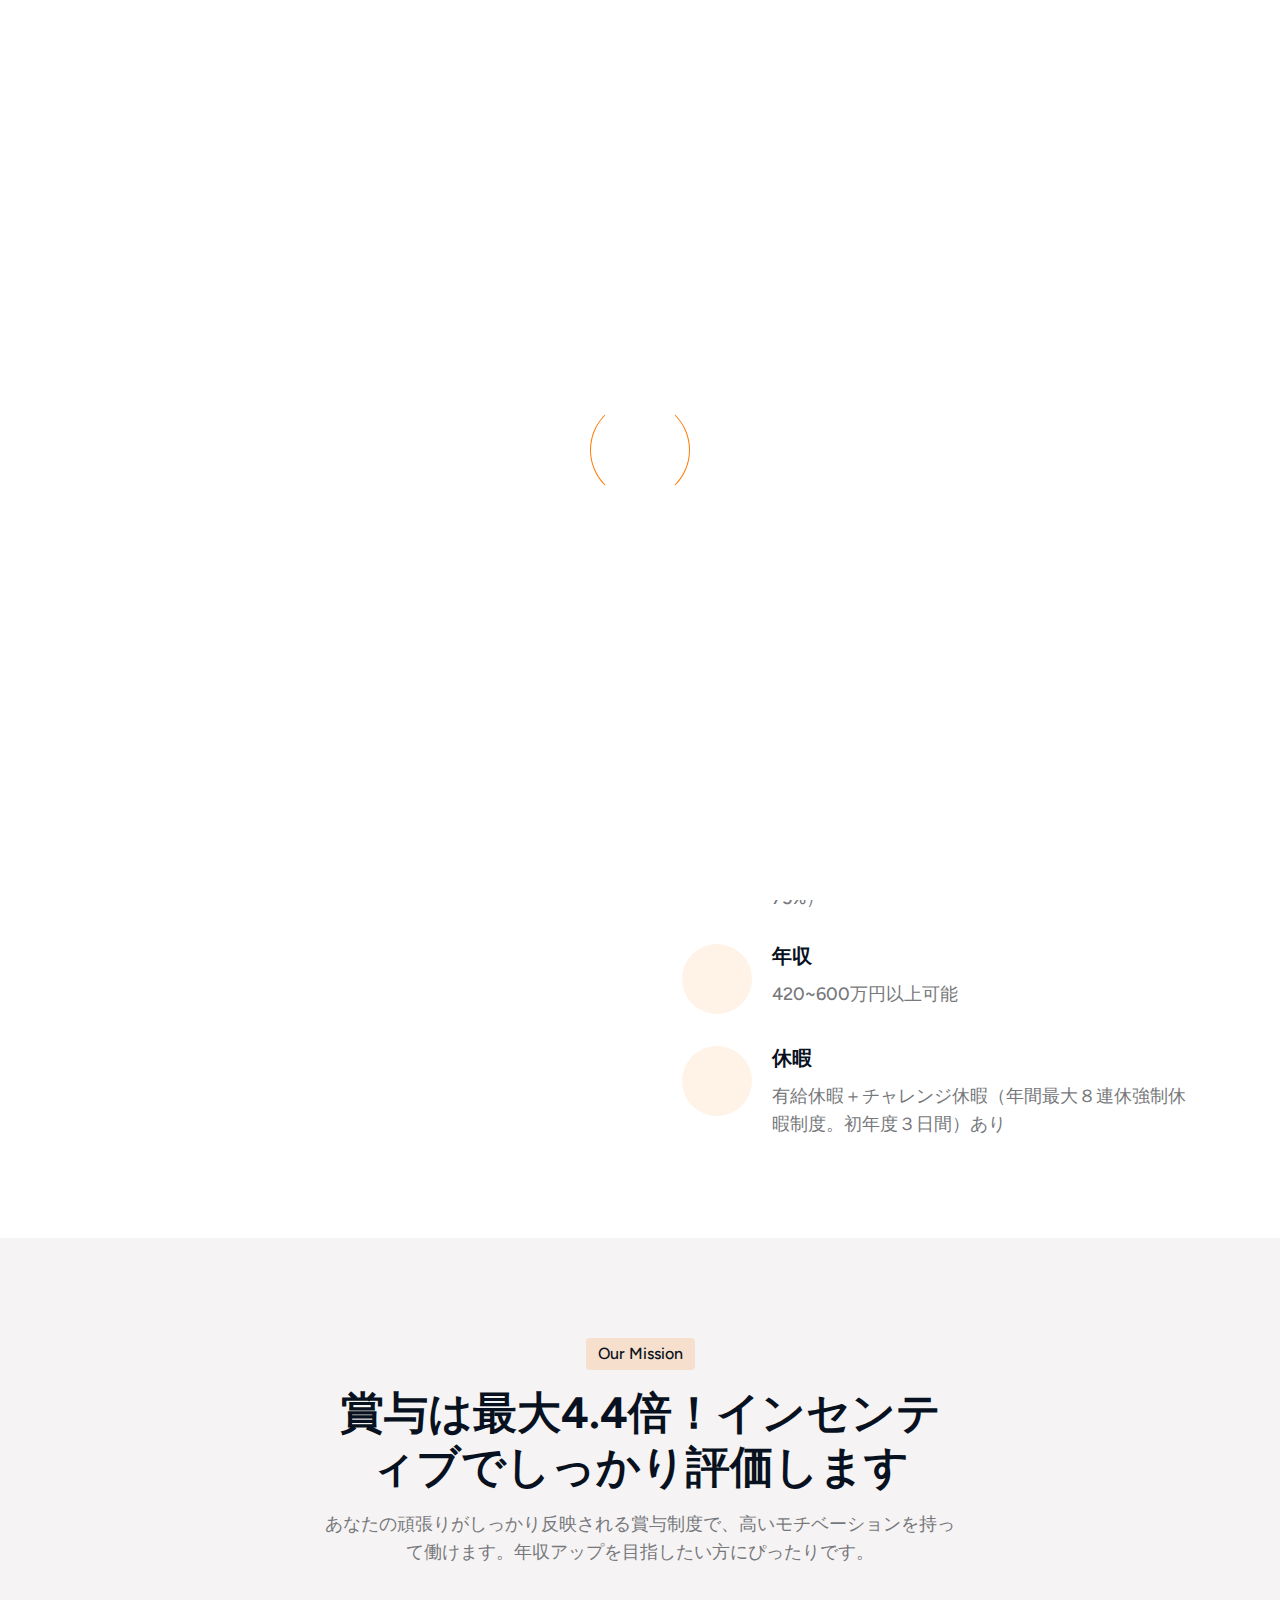
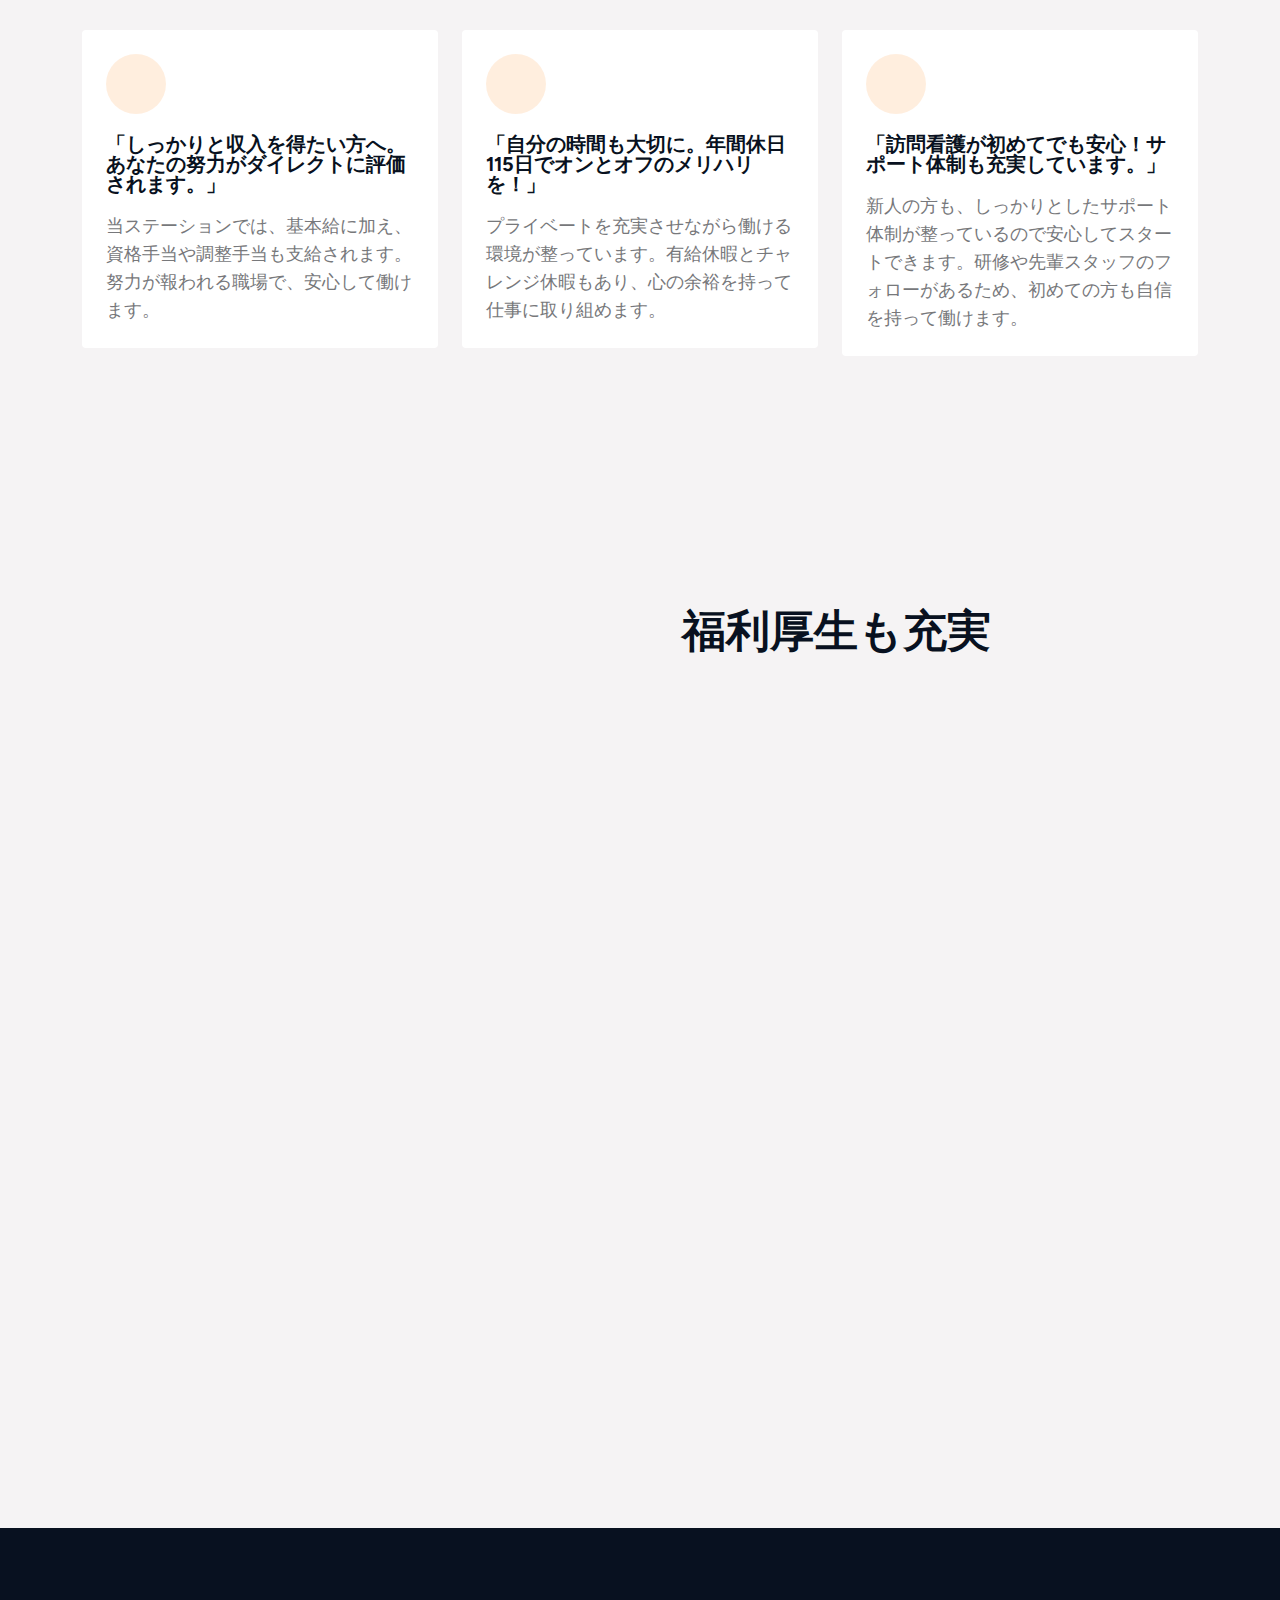
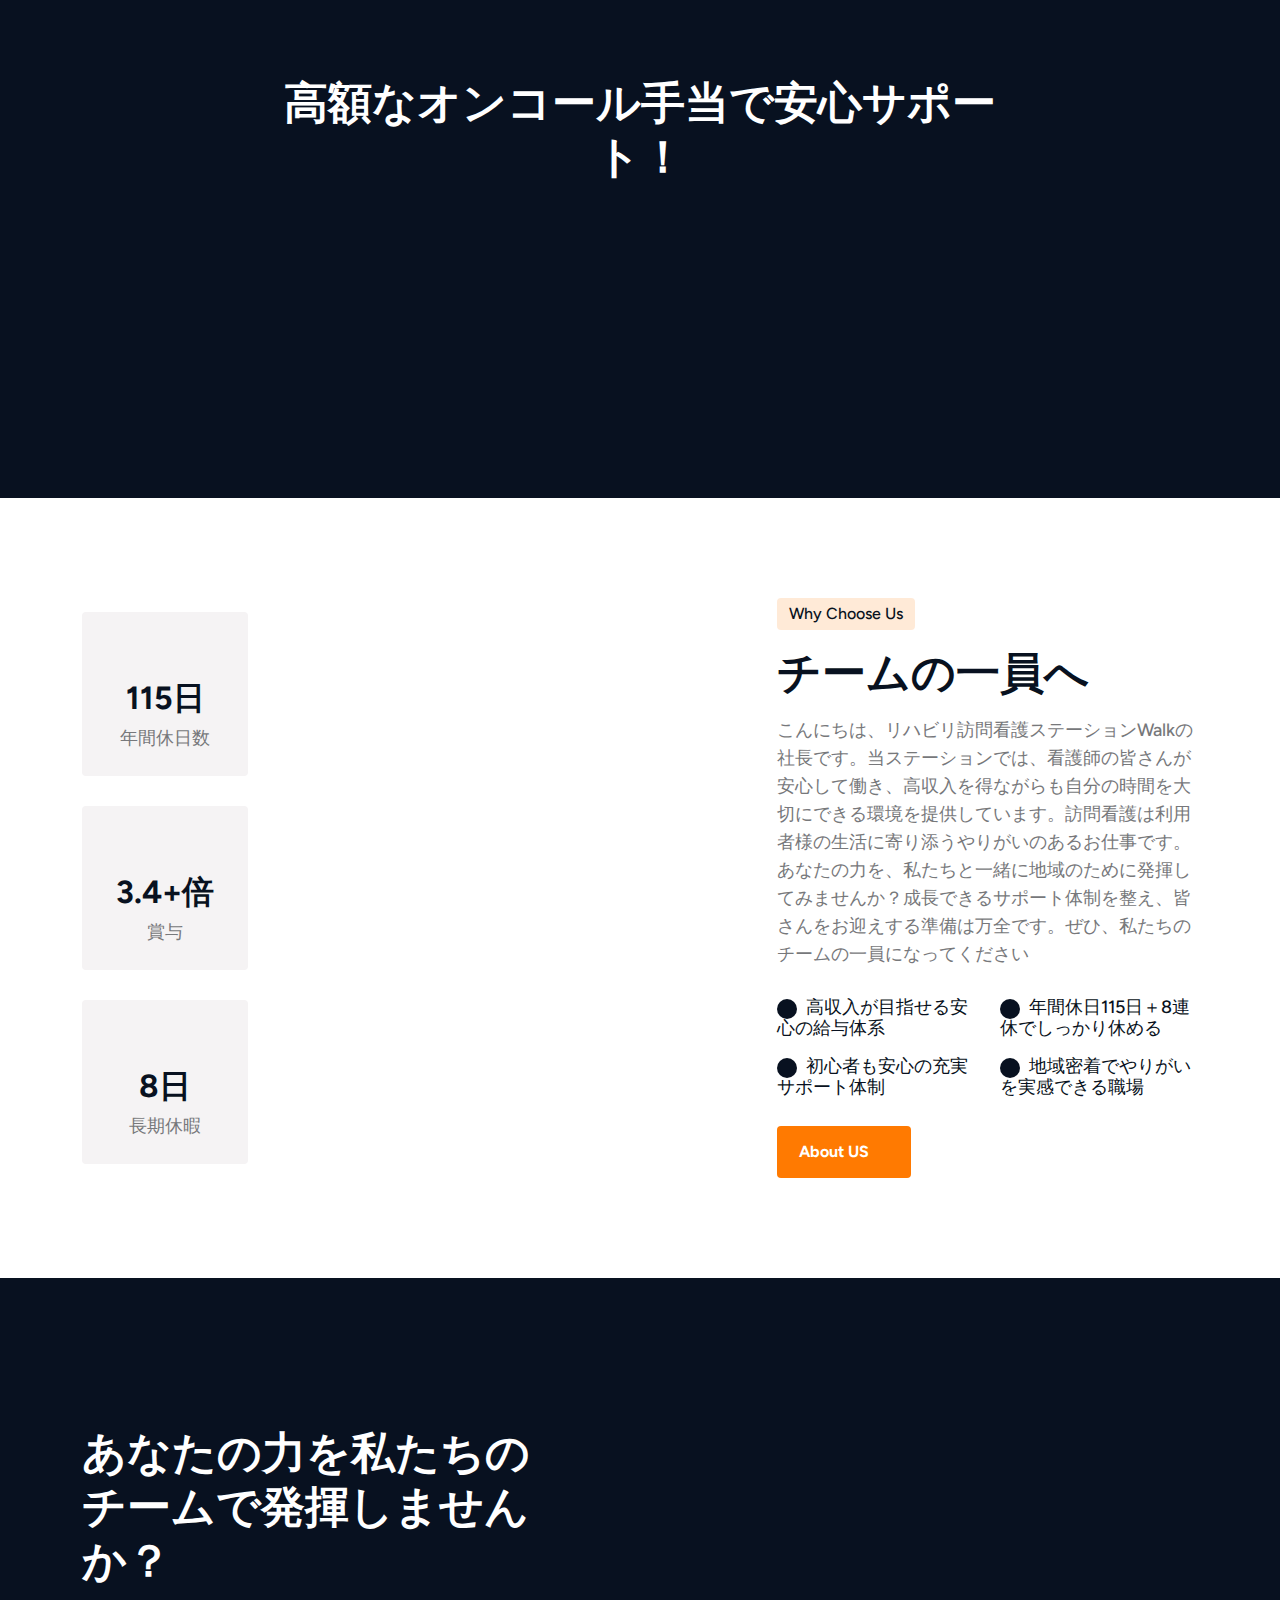
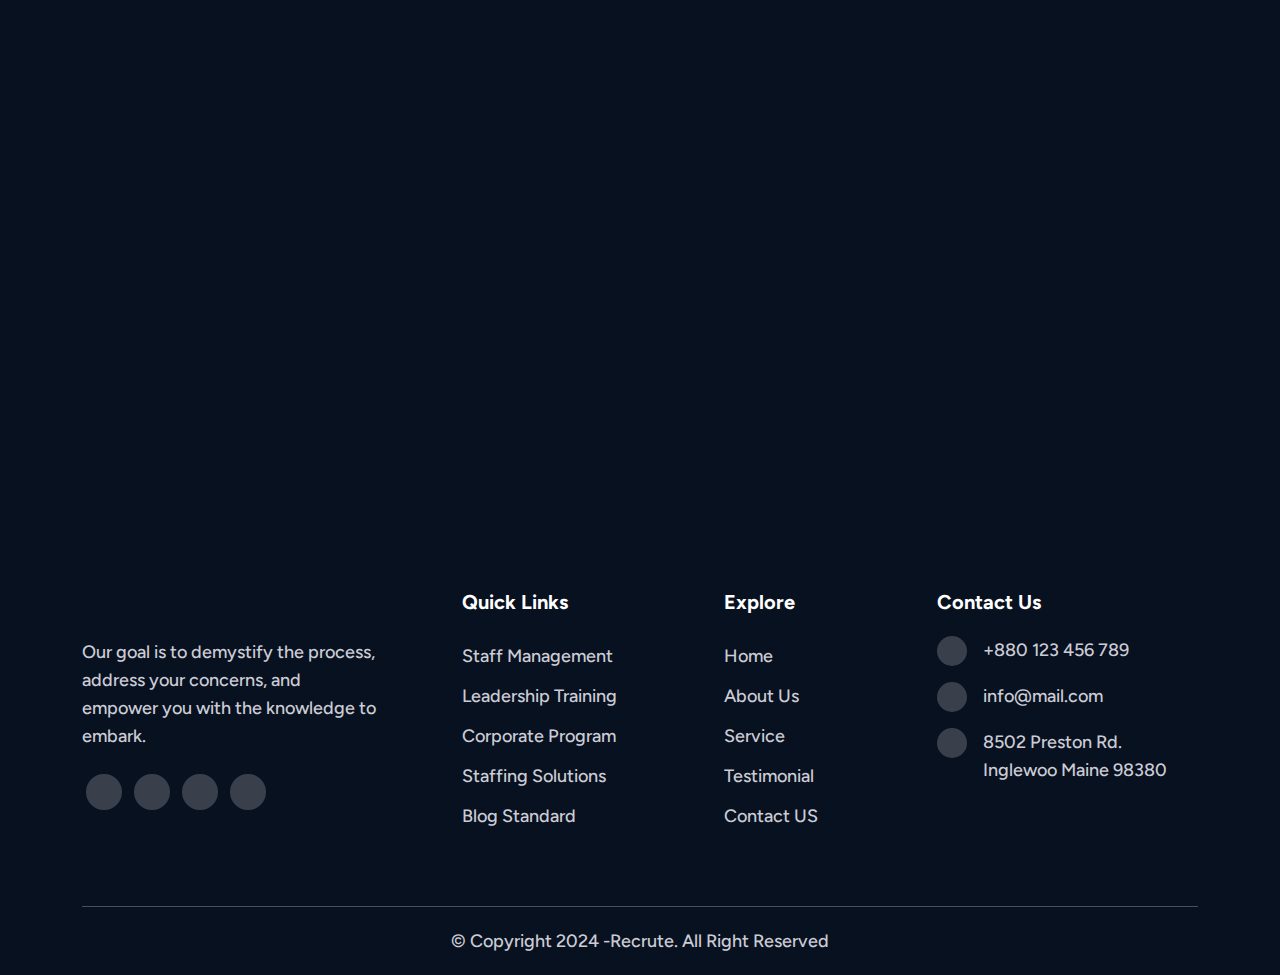
==== about.html @ 87f53518 "Add files via upload" ====
<!DOCTYPE html>
<html lang="en">
<head>
     <meta charset="UTF-8">
     <meta name="viewport" content="width=device-width, initial-scale=1.0">
     <title>Recrute || About</title>

     <!--=====FAB ICON=======-->
     <link rel="shortcut icon" href="assets/img/logo/titel1.png" type="image/x-icon">


     <!--=====CSS=======-->
     <link rel="stylesheet" href="assets/css/bootstrap.min.css">
     <link rel="stylesheet" href="assets/css/fontawesome.css">
     <link rel="stylesheet" href="assets/css/magnific-popup.css">
     <link rel="stylesheet" href="assets/css/nice-select.css">
     <link rel="stylesheet" href="assets/css/slick-slider.css">
     <link rel="stylesheet" href="assets/css/owl.carousel.min.css">
     <link rel="stylesheet" href="assets/css/aos.css">
     <link rel="stylesheet" href="assets/css/mobile-menu.css">
     <link rel="stylesheet" href="assets/css/main.css">



     <!--=====JQUERY=======-->
     <script src="assets/js/jquery-3-6-0.min.js"></script>
</head>
<body class="body">


    <!-- Preloader Start -->
	<div class="preloader">
		<div class="loading-container">
			<div class="loading"></div>
			<div id="loading-icon"><img src="assets/img/logo/titel1.png" alt=""></div>
		</div>
	</div>
	<!-- Preloader End -->

  <!--=====progress END=======-->

<div class="paginacontainer"> 

  <div class="progress-wrap">
    <svg class="progress-circle svg-content" width="100%" height="100%" viewBox="-1 -1 102 102">
      <path d="M50,1 a49,49 0 0,1 0,98 a49,49 0 0,1 0,-98"/>
    </svg>
  </div>

</div> 

<!--=====progress END=======-->

<!--=====HEADER START=======-->
<header>
  <div class="header-area header-area1 header-area-all d-none d-lg-block" id="header">
    <div class="container">
      <div class="row">
        <div class="col-12">
          <div class="header-elements">
            <div class="site-logo">
              <a href="index.html">
               <img src="assets/img/logo/header-logo1.png" alt="">
              </a>
            </div>


            <div class="main-menu-ex main-menu-ex1">
              <ul>

               <li><a href="about.html">会社TOP</a></li>


                <li class="dropdown-menu-parrent"><a href="#" class="main1" >職種一覧 <i class="fa-solid fa-angle-down"></i></a>
                 <ul>
                     <li><a href="about.html">週休2日制</a></li>
                     <li><a href="about1.html">週休2日制＋祝日</a></li>
                     <li><a href="about2.html">週休3日制</a></li>
                 </ul>
               </li>
               <li><a href="team.html">スタッフ紹介</a></li>
                  
              </ul>
            </div>



            <div class="header2-buttons">
                 <div class="button">
                   <a class="theme-btn1" href="contact.html">お問い合わせ<span><i class="fa-solid fa-arrow-right"></i></span></a>
                 </div>
            </div>

          </div>
        </div>
      </div>
    </div>
  </div>
</header>
<!--=====HEADER END=======-->

       <!--=====Mobile header start=======-->
       <div class="mobile-header mobile-header-main d-block d-lg-none ">
         <div class="container-fluid">
           <div class="col-12">
             <div class="mobile-header-elements">
               <div class="mobile-logo">
                 <a href="index.html"><img src="assets/img/logo/header-logo1.png" alt=""></a>
               </div>
               <div class="mobile-nav-icon">
                 <i class="fa-duotone fa-bars-staggered"></i>
               </div>
             </div>
           </div>
         </div>
       </div>
       
       <div class="mobile-sidebar d-block d-lg-none">
         <div class="logo-m">
           <a href="index.html"><img src="assets/img/logo/header-logo1.png" alt=""></a>
         </div>
         <div class="menu-close">
           <i class="fa-solid fa-xmark"></i>
         </div>
         <div class="mobile-nav">
     
           <ul>
             <li><a href="about.html">会社TOP</a></li>
             <li class="has-dropdown"><a href="#">職種一覧</a> 
               <ul class="sub-menu">
                   <li><a href="service.html">Service</a></li>
                   <li  class="has-dropdown has-dropdown1"><a href="service-details.html" class="main">Service Detials<span><i class="fa-solid fa-angle-right"></i></span></a>
                     <ul class="sub-menu">
                       <li><a href="service-details-left.html">週休2日制（年間休日115日）</a></li>
                       <li><a href="service-details-right.html">週休2日制＋祝日（年間休日131日）</a></li>
                       <li><a href="service-details.html">週休3日制（年間休日167日）</a></li>
                     </ul>
                   </li>
               </ul>
             </li>
             <li><a href="team.html">スタッフ紹介</a></li>
   

     

   
           </ul>
           
 
           <div class="single-footer-items">
             <h3>お問い合わせ</h3>

             <div class="contact-box">
               <div class="icon">
                 <img src="assets/img/icons/footer-icon1.png" alt="">
               </div>
               <div class="pera">
                 <a href="tel:0740337278">0740−33−7278</a>
               </div>
             </div>

             <div class="contact-box">
               <div class="icon">
                 <img src="assets/img/icons/footer-icon2.png" alt="">
               </div>
               <div class="pera">
                 <a href="mailto:info@walk-ynwa.com">info@walk-ynwa.com</a>
               </div>
             </div>

             <div class="contact-box">
               <div class="icon">
                 <img src="assets/img/icons/footer-icon3.png" alt="">
               </div>
               <div class="pera">
                 <a href="https://www.google.com/maps?ll=35.327271,136.02515&z=17&t=m&hl=ja&gl=JP&mapclient=embed&q=〒520-1212+滋賀県高島市安曇川町西万木１８９%E2%88%92３">
                   滋賀県高島市安曇川町西万木189-3 花寿文化教室１F
                 </a>                  
               </div>
             </div>

        </div>
 
 
         </div>
       </div>
   

        <!--=====HERO AREA START =======-->

        <div class="common-hero">
            <div class="container">
                <div class="row">
                    <div class="col-lg-6 m-auto text-center">
                        <div class="main-heading">
                            <h1>週休2日制</h1>
                            <div class="pages-intro">
                                <p>年間休日115日</p>
                            </div>
                        </div>
                    </div>
                </div>
            </div>
        </div>
        <!--=====HERO AREA END=======-->

                <!--=====ABOUT AREA START=======-->

                <div class="about-page-sec1 sp">
                  <div class="container">
                    <div class="row align-items-center">
                      <div class="col-lg-6">
                        <div class="about3-images">
                          <div class="row">
                            <div class="col-lg-6">
                              <div class="image overlay-anim">
                                <img src="assets/img/about/about3-img1.png" alt="">
                              </div>
                              <div class="conter-box conter-box1">
                                <h3><span class="counter">115日</span></h3>
                                <p>年間休日</p>
                              </div>
                            </div>
        
                            <div class="col-lg-6">
                              <div class="conter-box conter-box2">
                                <h3><span class="counter">20万円</span></h3>
                                <p>基本給</p>
                              </div>
                              <div class="image overlay-anim">
                                <img src="assets/img/about/about3-img2.png" alt="">
                              </div>
                            </div>
        
                          </div>
                        </div>
                      </div>
        
                      <div class="col-lg-6">
                        <div class="heading1 about3-heading">
                          <span class="span">About Us</span>
                          <h2>しっかり働いてしっかり稼ぐ！高収入が目指せる週休2日制</h2>
                          <div class="space16"></div>
                          <p>週休2日制でありながら、しっかりとした報酬制度が整っているため、年収600万円以上も可能です。安定した収入とプライベートの時間を両立させたい方にぴったりの働き方です。</p>
        
                          <div class="about3-icon-box">
                            <div class="">
                              <div class="icon">
                                <img src="assets/img/icons/about3-icon1.png" alt="">
                              </div>
                            </div>
                            <div class="heading1">
                              <h5><a href="#">給与体系</a></h5>
                              <p>基本給20万円＋資格手当3万円＋調整手当1.5万円から（試用期間3ヶ月。期間中資格手当なし、基本給75%）</p>
                            </div>
                          </div>
        
                          <div class="about3-icon-box">
                            <div class="">
                              <div class="icon">
                                <img src="assets/img/icons/about3-icon2.png" alt="">
                              </div>
                            </div>
                            <div class="heading1">
                              <h5><a href="#">年収</a></h5>
                              <p>420~600万円以上可能
                              </p>
                            </div>
                          </div>

                          <div class="about3-icon-box">
                            <div class="">
                              <div class="icon">
                                <img src="assets/img/icons/about3-icon2.png" alt="">
                              </div>
                            </div>
                            <div class="heading1">
                              <h5><a href="#">休暇</a></h5>
                              <p>
                                有給休暇＋チャレンジ休暇（年間最大８連休強制休暇制度。初年度３日間）あり
                              </p>
                            </div>
                          </div>
        
                        </div>
                      </div>
                    </div>
                  </div>
                </div>
        
                <!--=====ABOUT AREA END=======-->

                <!--=====OUR MISSION AREA START=======-->

                <div class="mission sp">
                  <div class="container">
                    <div class="row">
                      <div class="col-lg-7 m-auto text-center">
                        <div class="heading1">
                          <span class="span">Our Mission</span>
                          <h2>賞与は最大4.4倍！インセンティブでしっかり評価します</h2>
                          <div class="space16"></div>
                          <p> あなたの頑張りがしっかり反映される賞与制度で、高いモチベーションを持って働けます。年収アップを目指したい方にぴったりです。</p>
                        </div>
                      </div>
                    </div>

                    <div class="space30"></div>
                    <div class="row">
                      <div class="col-lg-4 col-md-6">
                        <div class="mission-box">
                          <div class="icon">
                            <img src="assets/img/icons/mission-icon1.png" alt="">
                          </div>
                          <div class="heading1">
                            <h5><a href="#">「しっかりと収入を得たい方へ。あなたの努力がダイレクトに評価されます。」</a></h5>
                            <div class="space16"></div>
                            <p>当ステーションでは、基本給に加え、資格手当や調整手当も支給されます。努力が報われる職場で、安心して働けます。</p>
                          </div>
                        </div>
                      </div>

                      <div class="col-lg-4 col-md-6">
                        <div class="mission-box">
                          <div class="icon">
                            <img src="assets/img/icons/mission-icon2.png" alt="">
                          </div>
                          <div class="heading1">
                            <h5><a href="#">「自分の時間も大切に。年間休日115日でオンとオフのメリハリを！」</a></h5>
                            <div class="space16"></div>
                            <p>プライベートを充実させながら働ける環境が整っています。有給休暇とチャレンジ休暇もあり、心の余裕を持って仕事に取り組めます。</p>
                          </div>
                        </div>
                      </div>

                      <div class="col-lg-4 col-md-6">
                        <div class="mission-box">
                          <div class="icon">
                            <img src="assets/img/icons/mission-icon1.png" alt="">
                          </div>
                          <div class="heading1">
                            <h5><a href="#"> 「訪問看護が初めてでも安心！サポート体制も充実しています。」</a></h5>
                            <div class="space16"></div>
                            <p> 新人の方も、しっかりとしたサポート体制が整っているので安心してスタートできます。研修や先輩スタッフのフォローがあるため、初めての方も自信を持って働けます。</p>
                          </div>
                        </div>
                      </div>

                    </div>
                  </div>
                </div>

                <!--=====OUR MISSION AREA END=======-->


                <div class="work1 sp">
                  <div class="container">
                    <div class="row align-items-center">
                      <div class="col-lg-6">
                        <div class="work-img reveal overlay-anim">
                          <img src="assets/img/work/work1-image.png" alt="">
                        </div>
                      </div>
          
                      <div class="col-lg-6">
                        <div class="heading1 work1-heading">
                          <span class="span" data-aos="zoom-in-left" data-aos-duration="700">>選べる働き方</span>
                          <h2 class="text-anime-style-3">福利厚生も充実</h2>
                          <div class="space16"></div>
                          <p data-aos="fade-left" data-aos-duration="900">リハビリ訪問看護ステーションWalkでは、働く皆さんが長く安心して働けるよう、充実した福利厚生と手厚いサポート体制を整えています。</p>
          
                          <div class="space10"></div>
                          <div class="" data-aos="fade-left" data-aos-duration="900">
                            <div class="work1-box">
                              <div class="">
                                <div class="icon">
                                  <img src="assets/img/icons/work1-icon1.png" alt="">
                                </div>
                              </div>
                              <div class="heading1">
                                <h4><a href="service-details.html">退職金制度あり</a></h4>
                                <p>長く働いてくださる方への感謝の気持ちとして、退職金制度を設けています。週30時間以上勤務されている方が対象ですので、将来も安心して働くことができます。</p>
                              </div>
                            </div>
                          </div>
          
                          <div class="" data-aos="fade-left" data-aos-duration="700">
                            <div class="work1-box">
                              <div class="">
                                <div class="icon">
                                  <img src="assets/img/icons/work1-icon2.png" alt="">
                                </div>
                              </div>
                              <div class="heading1">
                                <h4><a href="service-details.html">研修費・書籍代負担でスキルアップを応援！  </a></h4>
                                <p>仕事に役立つ研修費や書籍代をサポートします（事前申請制で、各年1回上限2万円まで）。学び続ける姿勢を応援し、あなたのスキルアップをしっかり支援します。</p>
                              </div>
                            </div>
                          </div>
          
                          <div class="" data-aos="fade-left" data-aos-duration="1100">
                            <div class="work1-box">
                              <div class="">
                                <div class="icon">
                                  <img src="assets/img/icons/work1-icon3.png" alt="">
                                </div>
                              </div>
                              <div class="heading1">
                                <h4><a href="service-details.html">資格取得補助＆転入者支度金あり</a></h4>
                                <p>資格取得を目指す方には補助制度を設けています。また、転入者には引越し代の一部負担も行っていますので、新しい環境でのスタートをサポートします！
                                </p>
                              </div>
                            </div>
                          </div>
          
          
                        </div>
                      </div>
          
                    </div>
                  </div>
                </div>

       <!--=====SERVICE AREA START=======-->

       <div class="service1 sp">
        <div class="container">
          <div class="row">
            <div class="col-lg-8 m-auto text-center">
              <div class="heading1-w">
                <span class="span" data-aos="zoom-in-left" data-aos-duration="700">オンコール手当！</span>
                <h2 class="text-anime-style-3">高額なオンコール手当で安心サポート！</h2>
                <div class="space16"></div>
                <p data-aos="fade-left" data-aos-duration="800"> 訪問看護におけるオンコール対応には、平日3,000円から、休日は5,000円からの手当を支給。さらに状況に応じて最大10,000円まで支給される場合もあります。対応に対するしっかりした評価があるため、安心して業務に取り組めます。また、オンコール出勤があった際には代休を取得できるので、しっかり休んでリフレッシュすることも可能です。</p>
              </div>
            </div>
          </div>

          <div class="space30"></div>
          <div class="row">
            <div class="col-lg-4 col-md-6">
              <div class="service1-box active" data-aos="zoom-in-up" data-aos-duration="700">
                <div class="image overlay-anim">
                  <img src="assets/img/service/service1-img1.png" alt="">
                </div>
                <div class="hover-area">
                  <div class="icon">
                    <img src="assets/img/icons/service1-icon1.png" alt="">
                  </div>
                  <div class="space16"></div>
                  <div class="heading1-w">
                    <h4><a href="service-details.html">ネイルOK！自分らしく働ける職場</a></h4>
                    <div class="space16"></div>
                    <p>自分らしいスタイルで働けるのも魅力の一つ。ネイルもOKなので、オシャレを楽しみながらお仕事ができます！</p>
                  </div>
                </div>
              </div>
            </div>

            <div class="col-lg-4 col-md-6">
              <div class="service1-box active" data-aos="zoom-in-up" data-aos-duration="900">
                <div class="image overlay-anim">
                  <img src="assets/img/service/service1-img2.png" alt="">
                </div>
                <div class="hover-area">
                  <div class="icon">
                    <img src="assets/img/icons/service1-icon2.png" alt="">
                  </div>
                  <div class="space16"></div>
                  <div class="heading1-w">
                    <h4><a href="service-details.html">訪問看護用タブレット貸与＆社用車支給</a></h4>
                    <div class="space16"></div>
                    <p>業務に必要なタブレットや社用車を支給。移動もスムーズで、効率よく訪問看護が行えます。                    </p>
                  </div>
                </div>
              </div>
            </div>

            <div class="col-lg-4 col-md-6">
              <div class="service1-box active" data-aos="zoom-in-up" data-aos-duration="1100">
                <div class="image overlay-anim">
                  <img src="assets/img/service/service1-img3.png" alt="">
                </div>
                <div class="hover-area">
                  <div class="icon">
                    <img src="assets/img/icons/service1-icon3.png" alt="">
                  </div>
                  <div class="space16"></div>
                  <div class="heading1-w">
                    <h4><a href="service-details.html">残業は月10時間以下！ワークライフバランス重視</a></h4>
                    <div class="space16"></div>
                    <p>残業が少なく、プライベートの時間をしっかり確保できます。働きやすさを大切にしています。</p>
                  </div>
                </div>
              </div>
            </div>


          </div>
        </div>
      </div>

      <!--=====SERVICE AREA END=======-->
                
        <!--=====ABOUT AREA START=======-->

        <div class="chosse1 sp">
          <div class="container">
            <div class="row align-items-center">
              <div class="col-lg-2">
                <div class="">
                  <div class="icon-box">
                    <div class="icon">
                      <img src="assets/img/icons/choose1-icon1.png" alt="">
                    </div>
                    <div class="heading1">
                      <h3>115日</h3>
                      <div class="space10"></div>
                      <p>年間休日数</p>
                    </div>
                  </div>
                </div>

                <div class="">
                  <div class="icon-box">
                    <div class="icon">
                      <img src="assets/img/icons/choose1-icon2.png" alt="">
                    </div>
                    <div class="heading1">
                      <h3>3.4+倍</h3>
                      <div class="space10"></div>
                      <p>賞与</p>
                    </div>
                  </div>
                </div>

                <div class="">
                  <div class="icon-box icon-box2">
                    <div class="icon">
                      <img src="assets/img/icons/choose1-icon3.png" alt="">
                    </div>
                    <div class="heading1">
                      <h3>8日</h3>
                      <div class="space10"></div>
                      <p>長期休暇</p>
                    </div>
                  </div>
                </div>

              </div>
              <div class="col-lg-5">
                <div class="image overlay-anim">
                  <img src="assets/img/others/choose1-img.png" alt="">
                </div>
              </div>
              <div class="col-lg-5">
                <div class="heading1 choose1-heading">
                  <span class="span">Why Choose Us</span>
                  <h2>チームの一員へ</h2>
                  <div class="space16"></div>
                  <p>こんにちは、リハビリ訪問看護ステーションWalkの社長です。当ステーションでは、看護師の皆さんが安心して働き、高収入を得ながらも自分の時間を大切にできる環境を提供しています。訪問看護は利用者様の生活に寄り添うやりがいのあるお仕事です。あなたの力を、私たちと一緒に地域のために発揮してみませんか？成長できるサポート体制を整え、皆さんをお迎えする準備は万全です。ぜひ、私たちのチームの一員になってください</p>

                  <div class="space10"></div>
                  <div class="row">
                    <div class="col-lg-6">
                      <ul class="icon-list">
                        <li><span><i class="fa-solid fa-check"></i></span> 高収入が目指せる安心の給与体系</li>
                      </ul>
                    </div>
                    <div class="col-lg-6">
                      <ul class="icon-list">
                        <li><span><i class="fa-solid fa-check"></i></span> 年間休日115日＋8連休でしっかり休める</li>
                      </ul>
                    </div>
                    <div class="col-lg-6">
                      <ul class="icon-list">
                        <li><span><i class="fa-solid fa-check"></i></span> 初心者も安心の充実サポート体制</li>
                      </ul>
                    </div>
                    <div class="col-lg-6">
                      <ul class="icon-list">
                        <li><span><i class="fa-solid fa-check"></i></span> 地域密着でやりがいを実感できる職場</li>
                      </ul>
                    </div>
                  </div>
                  <div class="space30"></div>
                  <div class="">
                    <a class="theme-btn1" href="#">About US <span><i class="fa-solid fa-arrow-right"></i></span></a>
                  </div>
                </div>
              </div>
            </div>
          </div>
        </div>

        <!--=====ABOUT AREA END=======-->

             <!--=====TESTIMONIAL AREA START=======-->

             <div class="contact1 sp">
              <div class="container">
                <div class="row align-items-center">
                  <div class="col-lg-6">
                    <div class="heading1-w">
                      <span class="span" data-aos="zoom-in-left" data-aos-duration="700">Contact Us</span>
                      <h2 class="text-anime-style-3">あなたの力を私たちのチームで発揮しませんか？</h2>
                      <div class="space16"></div>
                      <p data-aos="fade-right" data-aos-duration="900">興味を持っていただきありがとうございます！訪問看護にチャレンジしてみたい、地域で活躍したい、そんなあなたのご応募を心よりお待ちしています。まずはお気軽にお問い合わせください。</p>
      
                      <div class="" data-aos="fade-right" data-aos-duration="800">
                        <div class="contact1-box">
                          <div class="icon">
                            <img src="assets/img/icons/contact-icon1.png" alt="">
                          </div>
                          <div class="heading">
                            <p>お電話</p>
                            <a href="tel:0740337278">0740−33−7278</a>
                          </div>
                        </div>
                      </div>
        
                      <div class="" data-aos="fade-right" data-aos-duration="1100">
                        <div class="contact1-box">
                          <div class="icon">
                            <img src="assets/img/icons/contact-icon2.png" alt="">
                          </div>
                          <div class="heading">
                            <p>メール</p>
                            <a href="mailto:info@walk-ynwa.com">info@walk-ynwa.com</a>
                          </div>
                        </div>
                      </div>
        
                    </div>
                  </div>
        
                  <div class="col-lg-6">
                    <div class="contact1-form" data-aos="zoom-out" data-aos-duration="900">
                      <div class="heading1">
                        <h3>Send us a Message</h3>
                        <div class="space16"></div>
                        <p>Feel free to reach out to us with any questions, inquiries, or staffing requirements you may have. Our experienced</p>
                      </div>
                      <div class="space10"></div>
        
                      <form action="#">
                        <div class="row">
                          <div class="col-md-6">
                            <div class="single-input">
                              <input type="text" placeholder="First Name">
                            </div>
                          </div>
        
                          <div class="col-md-6">
                            <div class="single-input">
                              <input type="text" placeholder="Last Name">
                            </div>
                          </div>
        
                          <div class="col-md-6">
                            <div class="single-input">
                              <input type="email" placeholder="Email">
                            </div>
                          </div>
        
                          <div class="col-md-6">
                            <div class="single-input">
                              <input type="number" placeholder="Phone">
                            </div>
                          </div>
        
                          <div class="col-md-12">
                            <div class="single-input">
                              <input type="text" placeholder="Subject">
                            </div>
                          </div>
        
                          <div class="col-md-12">
                            <div class="single-input">
                              <textarea rows="4" placeholder="Message"></textarea>
                            </div>
                          </div>
      
                          <div class="col-md-12">
                            <div class="button">
                              <button class="theme-btn1">Submit Now <span><i class="fa-solid fa-arrow-right"></i></span></button>
                            </div>
                          </div>
        
                        </div>
                      </form>
                    </div>
                  </div>
      
                </div>
              </div>
            </div>

      <!--=====TESTIMONIAL AREA END=======-->

            <!--=====TEAM AREA START=======-->

      
            <!--=====TEAM AREA END=======-->
      
        
            <!--===== CTA AREA START =======-->

            <!--===== CTA AREA START =======-->

            <!--===== FOOTER AREA START =======-->

                <div class="footer1 _relative">
                  <div class="container">
                       <div class="row">
                            <div class="col-lg-4 col-md-6 col-12">
                                 <div class="single-footer-items footer-logo-area">
                                      <div class="footer-logo">
                                        <a href=""><img src="assets/img/logo/footer-logo1.png" alt=""></a>
                                      </div>
                                      <div class="space20"></div>
                                      <div class="heading1-w">
                                        <p>Our goal is to demystify the process, address your concerns, and empower you with the knowledge to embark.</p>
                                      </div>
                                      <ul class="social-icon">
                                           <li><a href="#"><i class="fa-brands fa-linkedin-in"></i></a></li>
                                           <li><a href="#"><i class="fa-brands fa-x-twitter"></i></a></li>
                                           <li><a href="#"><i class="fa-brands fa-youtube"></i></a></li>
                                           <li><a href="#"><i class="fa-brands fa-instagram"></i></a></li>
                                      </ul>
                                 </div>
                            </div>
        
                            <div class="col-lg col-md-6 col-12">
                                 <div class="single-footer-items">
                                      <h3>Quick Links</h3>
        
                                      <ul class="menu-list">
                                           <li><a href="#">Staff Management</a></li>
                                           <li><a href="#">Leadership Training</a></li>
                                           <li><a href="#">Corporate Program </a></li>
                                           <li><a href="#">Staffing Solutions</a></li>
                                           <li><a href="#">Blog Standard</a></li>
                                      </ul>
                                 </div>
                            </div>
        
                            <div class="col-lg col-md-6 col-12">
                                 <div class="single-footer-items pl-5">
                                      <h3>Explore</h3>
        
                                      <ul class="menu-list">
                                           <li><a href="index.html">Home </a></li>
                                           <li><a href="about.html">About Us</a></li>
                                           <li><a href="service.html">Service</a></li>
                                           <li><a href="testimonial.html">Testimonial</a></li>
                                           <li><a href="contact.html">Contact US</a></li>
                                      </ul>
                                 </div>
                            </div>
        
        
                            <div class="col-lg-3 col-md-6 col-12">
                                 <div class="single-footer-items">
                                      <h3>Contact Us</h3>
        
                                      <div class="contact-box">
                                        <div class="icon">
                                          <img src="assets/img/icons/footer-icon1.png" alt="">
                                        </div>
                                        <div class="pera">
                                          <a href="tel:+880123456789">+880 123 456 789</a>
                                        </div>
                                      </div>

                                      <div class="contact-box">
                                        <div class="icon">
                                          <img src="assets/img/icons/footer-icon2.png" alt="">
                                        </div>
                                        <div class="pera">
                                          <a href="mailto:info@mail.com">info@mail.com</a>
                                        </div>
                                      </div>

                                      <div class="contact-box">
                                        <div class="icon">
                                          <img src="assets/img/icons/footer-icon3.png" alt="">
                                        </div>
                                        <div class="pera">
                                          <a href="tel:+880123456789">8502 Preston Rd. <br> Inglewoo Maine 98380</a>
                                        </div>
                                      </div>
        
                                 </div>
                            </div>
        
                       </div>
        
                       <div class="space70"></div>
                  </div>

                  <div class="copyright-area _relative">
                    <div class="container">
                      <div class="row align-items-center">
                        <div class="col-md-12">
                             <div class="coppyright">
                               <p>© Copyright 2024 -Recrute. All Right Reserved</p>
                             </div>
                        </div>
                   </div>
                  </div>
                    
               </div>
      
            </div>
        
                <!--===== FOOTER AREA END =======-->



      <script src="assets/js/bootstrap.min.js"></script>
      <script src="assets/js/aos.js"></script>
      <script src="assets/js/fontawesome.js"></script>
      <script src="assets/js/jquery.countup.js"></script>
      <script src="assets/js/mobile-menu.js"></script>
      <script src="assets/js/jquery.magnific-popup.js"></script>
      <script src="assets/js/owl.carousel.min.js"></script>
      <script src="assets/js/slick-slider.js"></script>
      <script src="assets/js/gsap.min.js"></script>
      <script src="assets/js/ScrollTrigger.min.js"></script>
      <script src="assets/js/Splitetext.js"></script>
      <script src="assets/js/SmoothScroll.js"></script>
      <script src="assets/js/text-animation.js"></script>
      <script src="assets/js/jquery.lineProgressbar.js"></script>
      <script src="assets/js/tilt.jquery.js"></script>
      <script src="assets/js/main.js"></script>


</body>
</html>
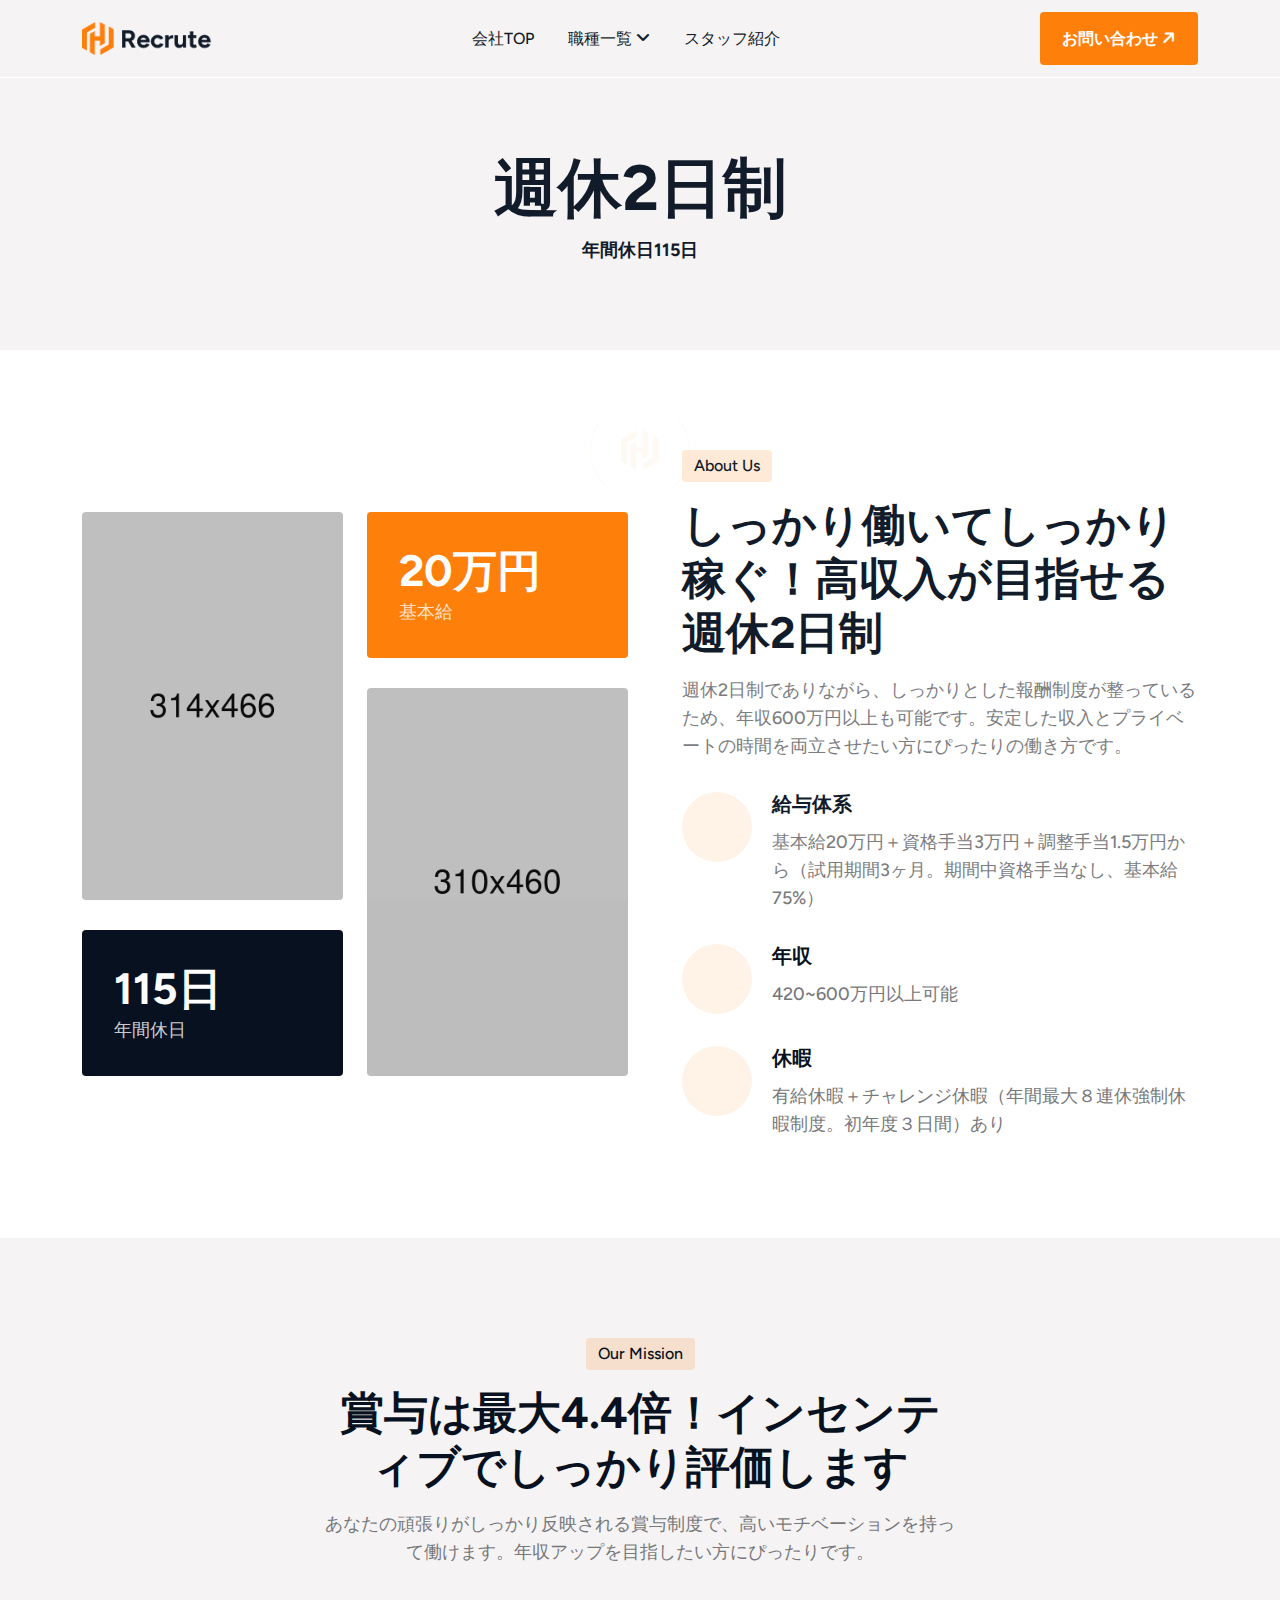
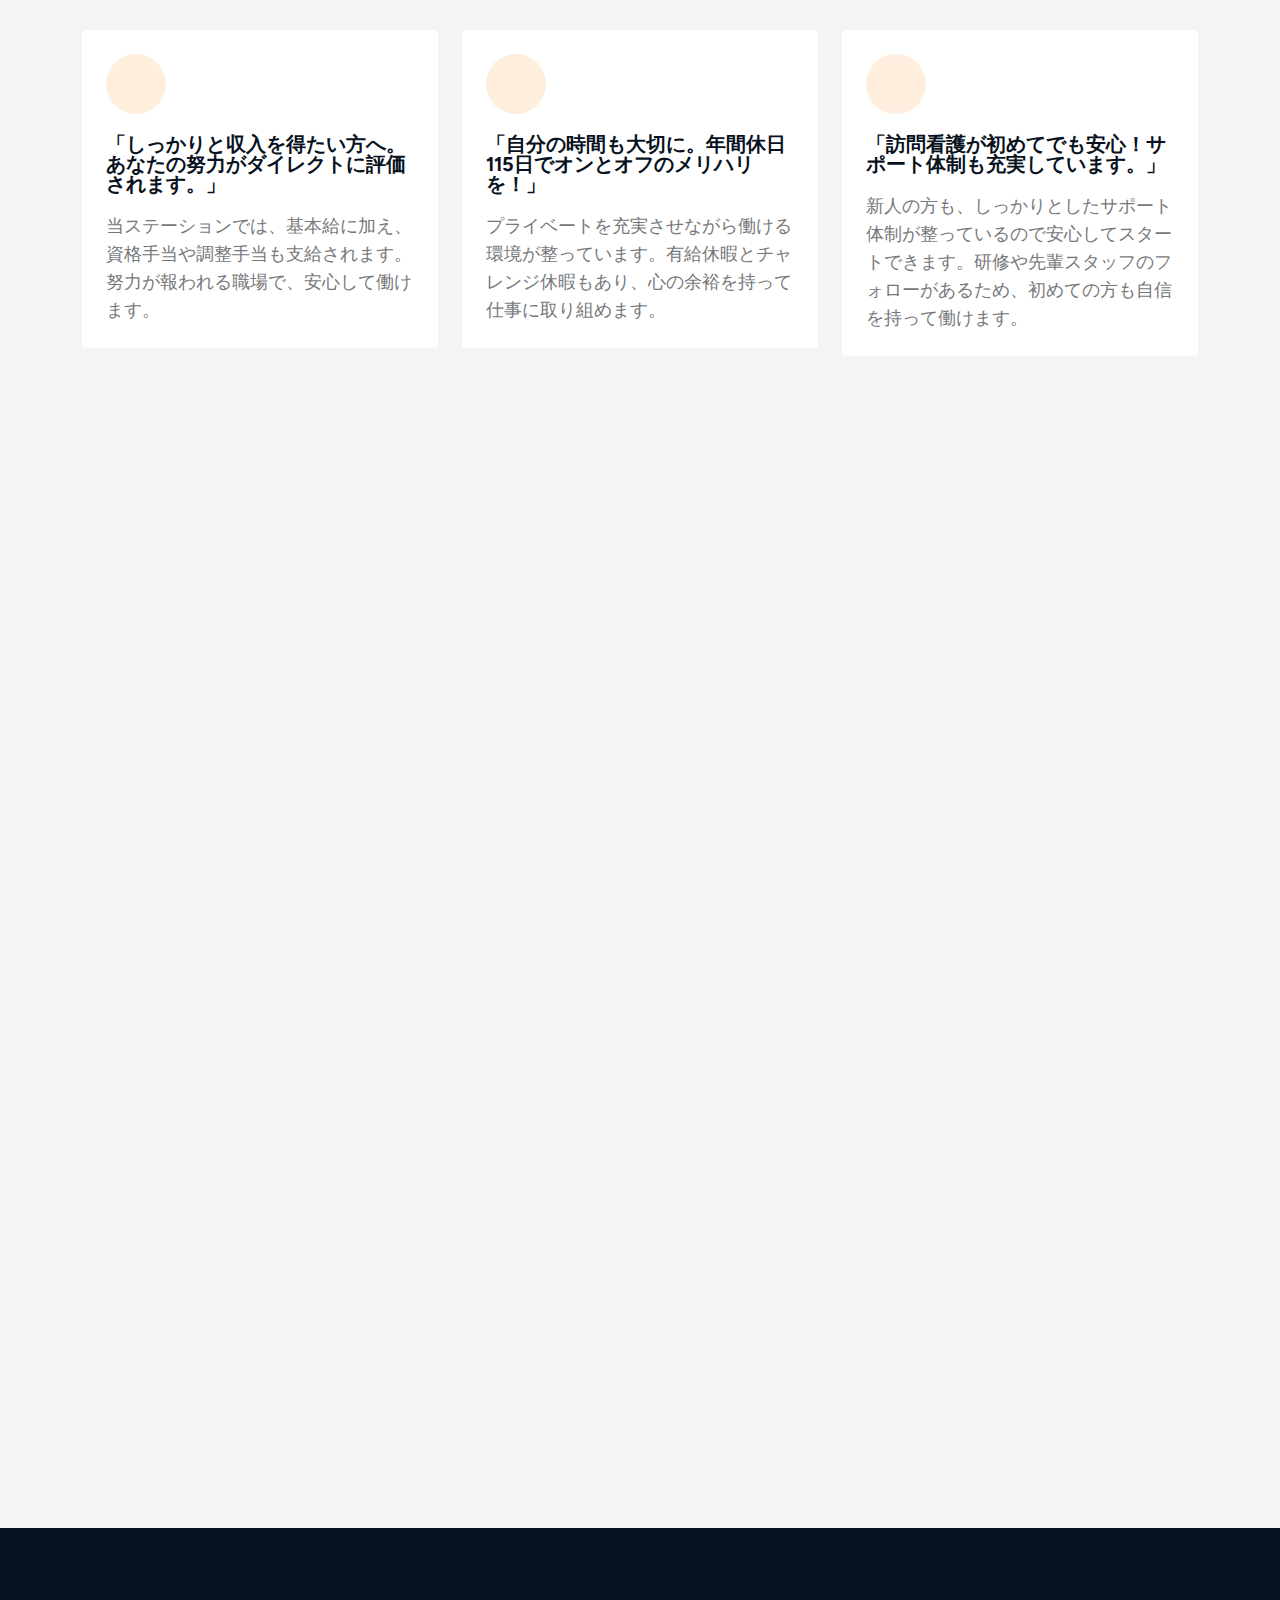
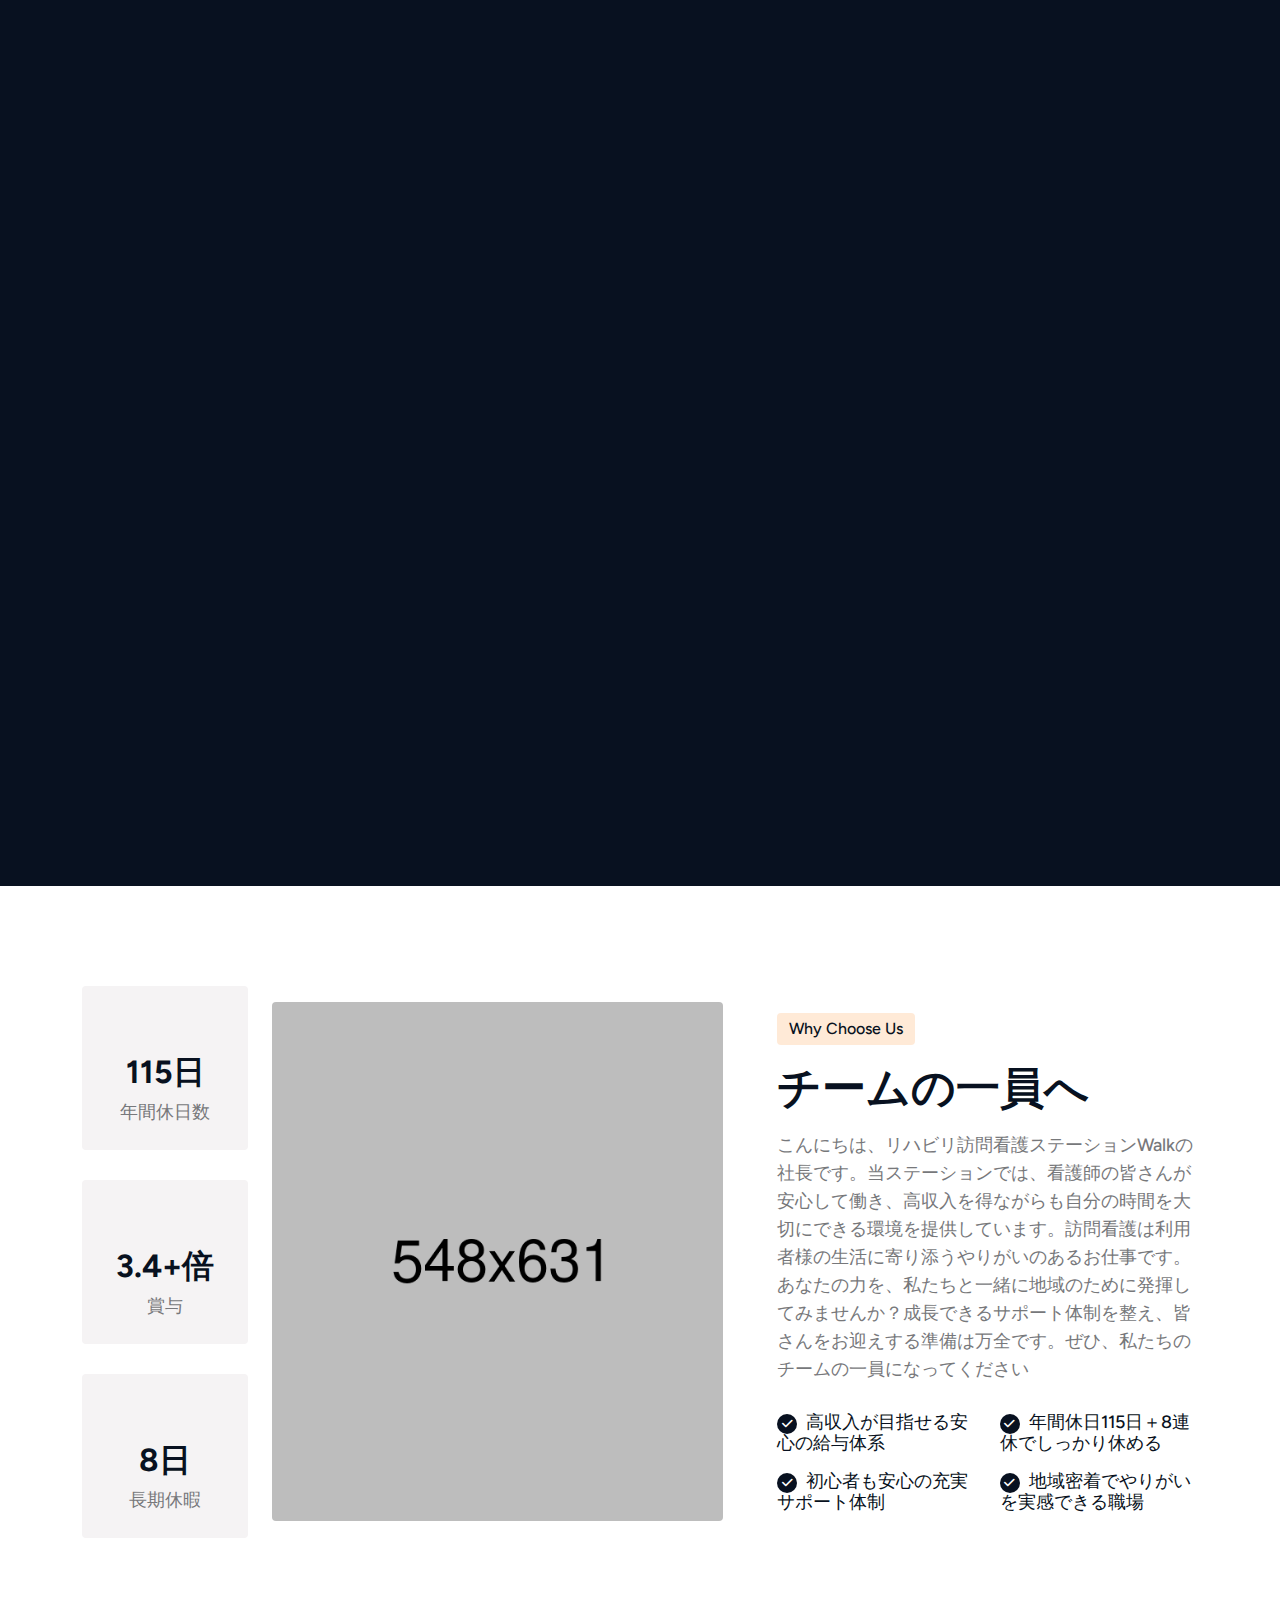
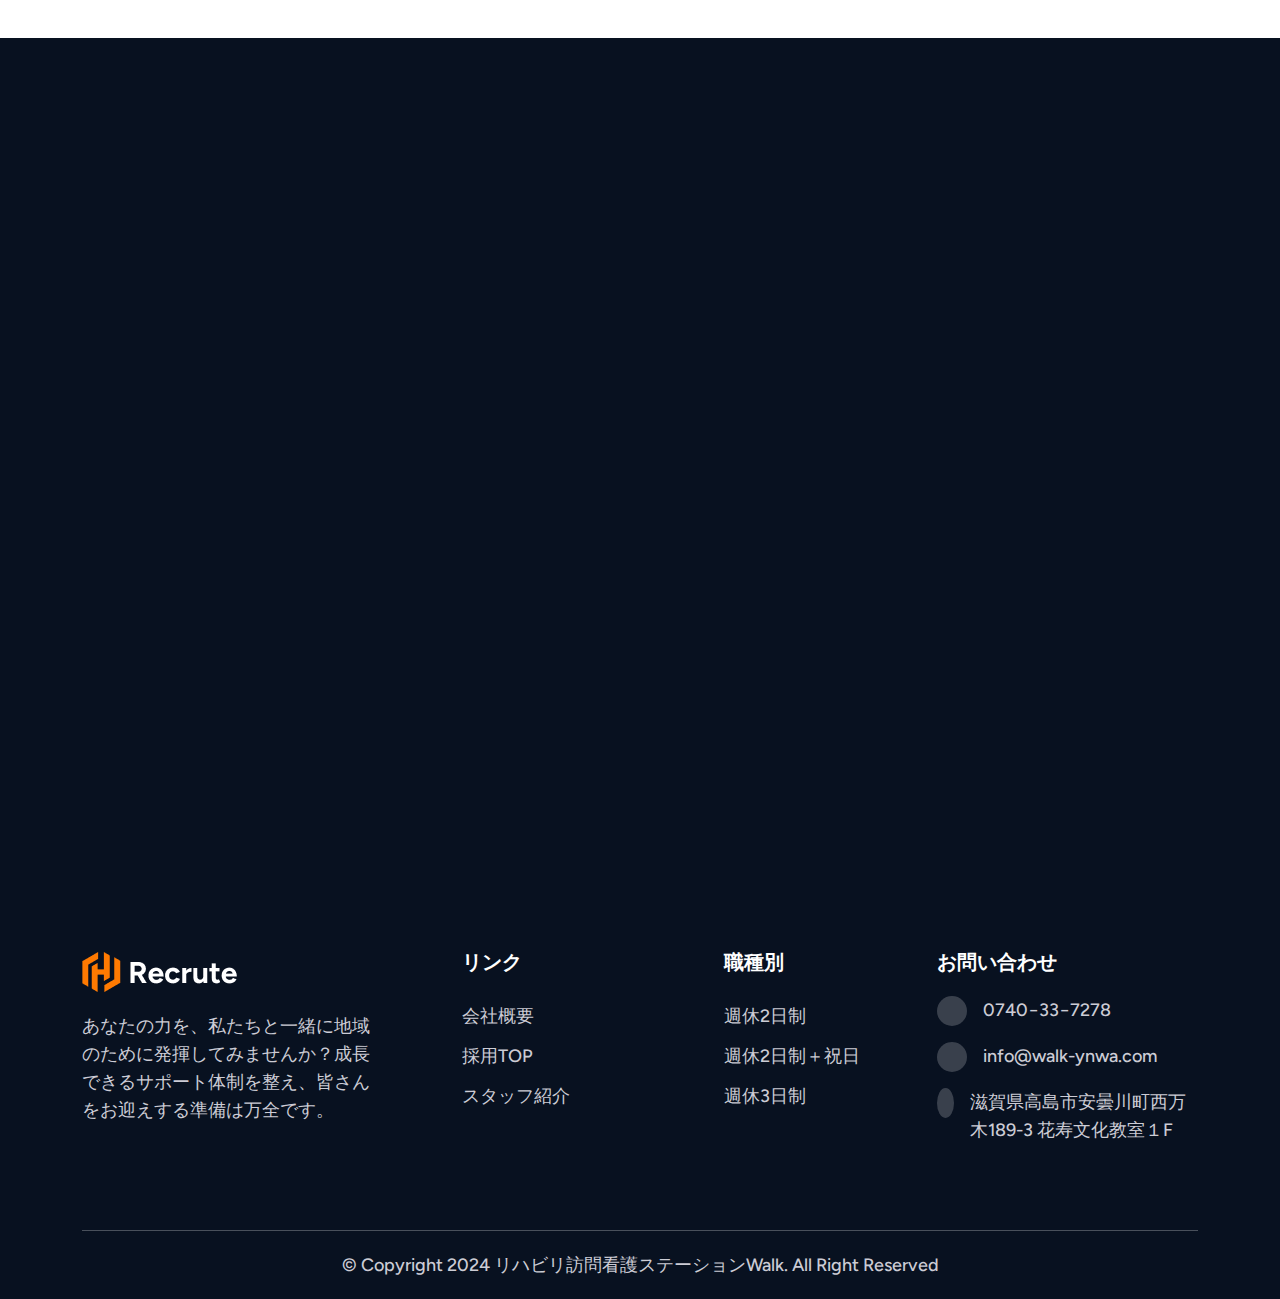
==== commit 5d63be5d: "Add files via upload" ====
--- a/about.html
+++ b/about.html
@@ -449,7 +449,7 @@
                   </div>
                   <div class="space16"></div>
                   <div class="heading1-w">
-                    <h4><a href="service-details.html">ネイルOK！自分らしく働ける職場</a></h4>
+                    <h4><a href="service-details.html">ネイルOK！</a></h4>
                     <div class="space16"></div>
                     <p>自分らしいスタイルで働けるのも魅力の一つ。ネイルもOKなので、オシャレを楽しみながらお仕事ができます！</p>
                   </div>
@@ -468,7 +468,7 @@
                   </div>
                   <div class="space16"></div>
                   <div class="heading1-w">
-                    <h4><a href="service-details.html">訪問看護用タブレット貸与＆社用車支給</a></h4>
+                    <h4><a href="service-details.html">タブレット＆社用車支給</a></h4>
                     <div class="space16"></div>
                     <p>業務に必要なタブレットや社用車を支給。移動もスムーズで、効率よく訪問看護が行えます。                    </p>
                   </div>
@@ -487,7 +487,7 @@
                   </div>
                   <div class="space16"></div>
                   <div class="heading1-w">
-                    <h4><a href="service-details.html">残業は月10時間以下！ワークライフバランス重視</a></h4>
+                    <h4><a href="service-details.html">残業は月10時間以下！</a></h4>
                     <div class="space16"></div>
                     <p>残業が少なく、プライベートの時間をしっかり確保できます。働きやすさを大切にしています。</p>
                   </div>
@@ -583,10 +583,7 @@
                       </ul>
                     </div>
                   </div>
-                  <div class="space30"></div>
-                  <div class="">
-                    <a class="theme-btn1" href="#">About US <span><i class="fa-solid fa-arrow-right"></i></span></a>
-                  </div>
+
                 </div>
               </div>
             </div>
@@ -710,109 +707,101 @@
 
             <!--===== FOOTER AREA START =======-->
 
-                <div class="footer1 _relative">
-                  <div class="container">
-                       <div class="row">
-                            <div class="col-lg-4 col-md-6 col-12">
-                                 <div class="single-footer-items footer-logo-area">
-                                      <div class="footer-logo">
-                                        <a href=""><img src="assets/img/logo/footer-logo1.png" alt=""></a>
-                                      </div>
-                                      <div class="space20"></div>
-                                      <div class="heading1-w">
-                                        <p>Our goal is to demystify the process, address your concerns, and empower you with the knowledge to embark.</p>
-                                      </div>
-                                      <ul class="social-icon">
-                                           <li><a href="#"><i class="fa-brands fa-linkedin-in"></i></a></li>
-                                           <li><a href="#"><i class="fa-brands fa-x-twitter"></i></a></li>
-                                           <li><a href="#"><i class="fa-brands fa-youtube"></i></a></li>
-                                           <li><a href="#"><i class="fa-brands fa-instagram"></i></a></li>
-                                      </ul>
-                                 </div>
-                            </div>
-        
-                            <div class="col-lg col-md-6 col-12">
-                                 <div class="single-footer-items">
-                                      <h3>Quick Links</h3>
-        
-                                      <ul class="menu-list">
-                                           <li><a href="#">Staff Management</a></li>
-                                           <li><a href="#">Leadership Training</a></li>
-                                           <li><a href="#">Corporate Program </a></li>
-                                           <li><a href="#">Staffing Solutions</a></li>
-                                           <li><a href="#">Blog Standard</a></li>
-                                      </ul>
-                                 </div>
-                            </div>
-        
-                            <div class="col-lg col-md-6 col-12">
-                                 <div class="single-footer-items pl-5">
-                                      <h3>Explore</h3>
-        
-                                      <ul class="menu-list">
-                                           <li><a href="index.html">Home </a></li>
-                                           <li><a href="about.html">About Us</a></li>
-                                           <li><a href="service.html">Service</a></li>
-                                           <li><a href="testimonial.html">Testimonial</a></li>
-                                           <li><a href="contact.html">Contact US</a></li>
-                                      </ul>
-                                 </div>
-                            </div>
-        
-        
-                            <div class="col-lg-3 col-md-6 col-12">
-                                 <div class="single-footer-items">
-                                      <h3>Contact Us</h3>
-        
-                                      <div class="contact-box">
-                                        <div class="icon">
-                                          <img src="assets/img/icons/footer-icon1.png" alt="">
-                                        </div>
-                                        <div class="pera">
-                                          <a href="tel:+880123456789">+880 123 456 789</a>
-                                        </div>
-                                      </div>
-
-                                      <div class="contact-box">
-                                        <div class="icon">
-                                          <img src="assets/img/icons/footer-icon2.png" alt="">
-                                        </div>
-                                        <div class="pera">
-                                          <a href="mailto:info@mail.com">info@mail.com</a>
-                                        </div>
-                                      </div>
-
-                                      <div class="contact-box">
-                                        <div class="icon">
-                                          <img src="assets/img/icons/footer-icon3.png" alt="">
-                                        </div>
-                                        <div class="pera">
-                                          <a href="tel:+880123456789">8502 Preston Rd. <br> Inglewoo Maine 98380</a>
-                                        </div>
-                                      </div>
-        
-                                 </div>
-                            </div>
-        
-                       </div>
-        
-                       <div class="space70"></div>
-                  </div>
-
-                  <div class="copyright-area _relative">
-                    <div class="container">
-                      <div class="row align-items-center">
-                        <div class="col-md-12">
-                             <div class="coppyright">
-                               <p>© Copyright 2024 -Recrute. All Right Reserved</p>
+            <div class="footer1 _relative">
+              <div class="container">
+                   <div class="row">
+                        <div class="col-lg-4 col-md-6 col-12">
+                             <div class="single-footer-items footer-logo-area">
+                                  <div class="footer-logo">
+                                    <a href=""><img src="assets/img/logo/footer-logo1.png" alt=""></a>
+                                  </div>
+                                  <div class="space20"></div>
+                                  <div class="heading1-w">
+                                    <p>あなたの力を、私たちと一緒に地域のために発揮してみませんか？成長できるサポート体制を整え、皆さんをお迎えする準備は万全です。</p>
+                                  </div>
                              </div>
                         </div>
+    
+                        <div class="col-lg col-md-6 col-12">
+                             <div class="single-footer-items">
+                                  <h3>リンク</h3>
+    
+                                  <ul class="menu-list">
+                                       <li><a href="#">会社概要</a></li>
+                                       <li><a href="#">採用TOP</a></li>
+                                       <li><a href="#">スタッフ紹介 </a></li>
+                                  </ul>
+                             </div>
+                        </div>
+    
+                        <div class="col-lg col-md-6 col-12">
+                             <div class="single-footer-items pl-5">
+                                  <h3>職種別</h3>
+    
+                                  <ul class="menu-list">
+                                       <li><a href="index.html">週休2日制 </a></li>
+                                       <li><a href="about.html">週休2日制＋祝日</a></li>
+                                       <li><a href="service.html">週休3日制</a></li>
+                                  </ul>
+                             </div>
+                        </div>
+    
+    
+                        <div class="col-lg-3 col-md-6 col-12">
+                             <div class="single-footer-items">
+                                  <h3>お問い合わせ</h3>
+    
+                                  <div class="contact-box">
+                                    <div class="icon">
+                                      <img src="assets/img/icons/footer-icon1.png" alt="">
+                                    </div>
+                                    <div class="pera">
+                                      <a href="tel:0740337278">0740−33−7278</a>
+                                    </div>
+                                  </div>
+
+                                  <div class="contact-box">
+                                    <div class="icon">
+                                      <img src="assets/img/icons/footer-icon2.png" alt="">
+                                    </div>
+                                    <div class="pera">
+                                      <a href="mailto:info@walk-ynwa.com">info@walk-ynwa.com</a>
+                                    </div>
+                                  </div>
+
+                                  <div class="contact-box">
+                                    <div class="icon">
+                                      <img src="assets/img/icons/footer-icon3.png" alt="">
+                                    </div>
+                                    <div class="pera">
+                                      <a href="https://www.google.com/maps?ll=35.327271,136.02515&z=17&t=m&hl=ja&gl=JP&mapclient=embed&q=〒520-1212+滋賀県高島市安曇川町西万木１８９%E2%88%92３">
+                                        滋賀県高島市安曇川町西万木189-3 花寿文化教室１F
+                                      </a>
+                                    </div>
+                                  </div>
+    
+                             </div>
+                        </div>
+    
                    </div>
-                  </div>
-                    
+    
+                   <div class="space70"></div>
+              </div>
+
+              <div class="copyright-area _relative">
+                <div class="container">
+                  <div class="row align-items-center">
+                    <div class="col-md-12">
+                         <div class="coppyright">
+                           <p>© Copyright 2024 リハビリ訪問看護ステーションWalk. All Right Reserved</p>
+                         </div>
+                    </div>
                </div>
-      
-            </div>
+              </div>
+                
+           </div>
+  
+        </div>
         
                 <!--===== FOOTER AREA END =======-->
 
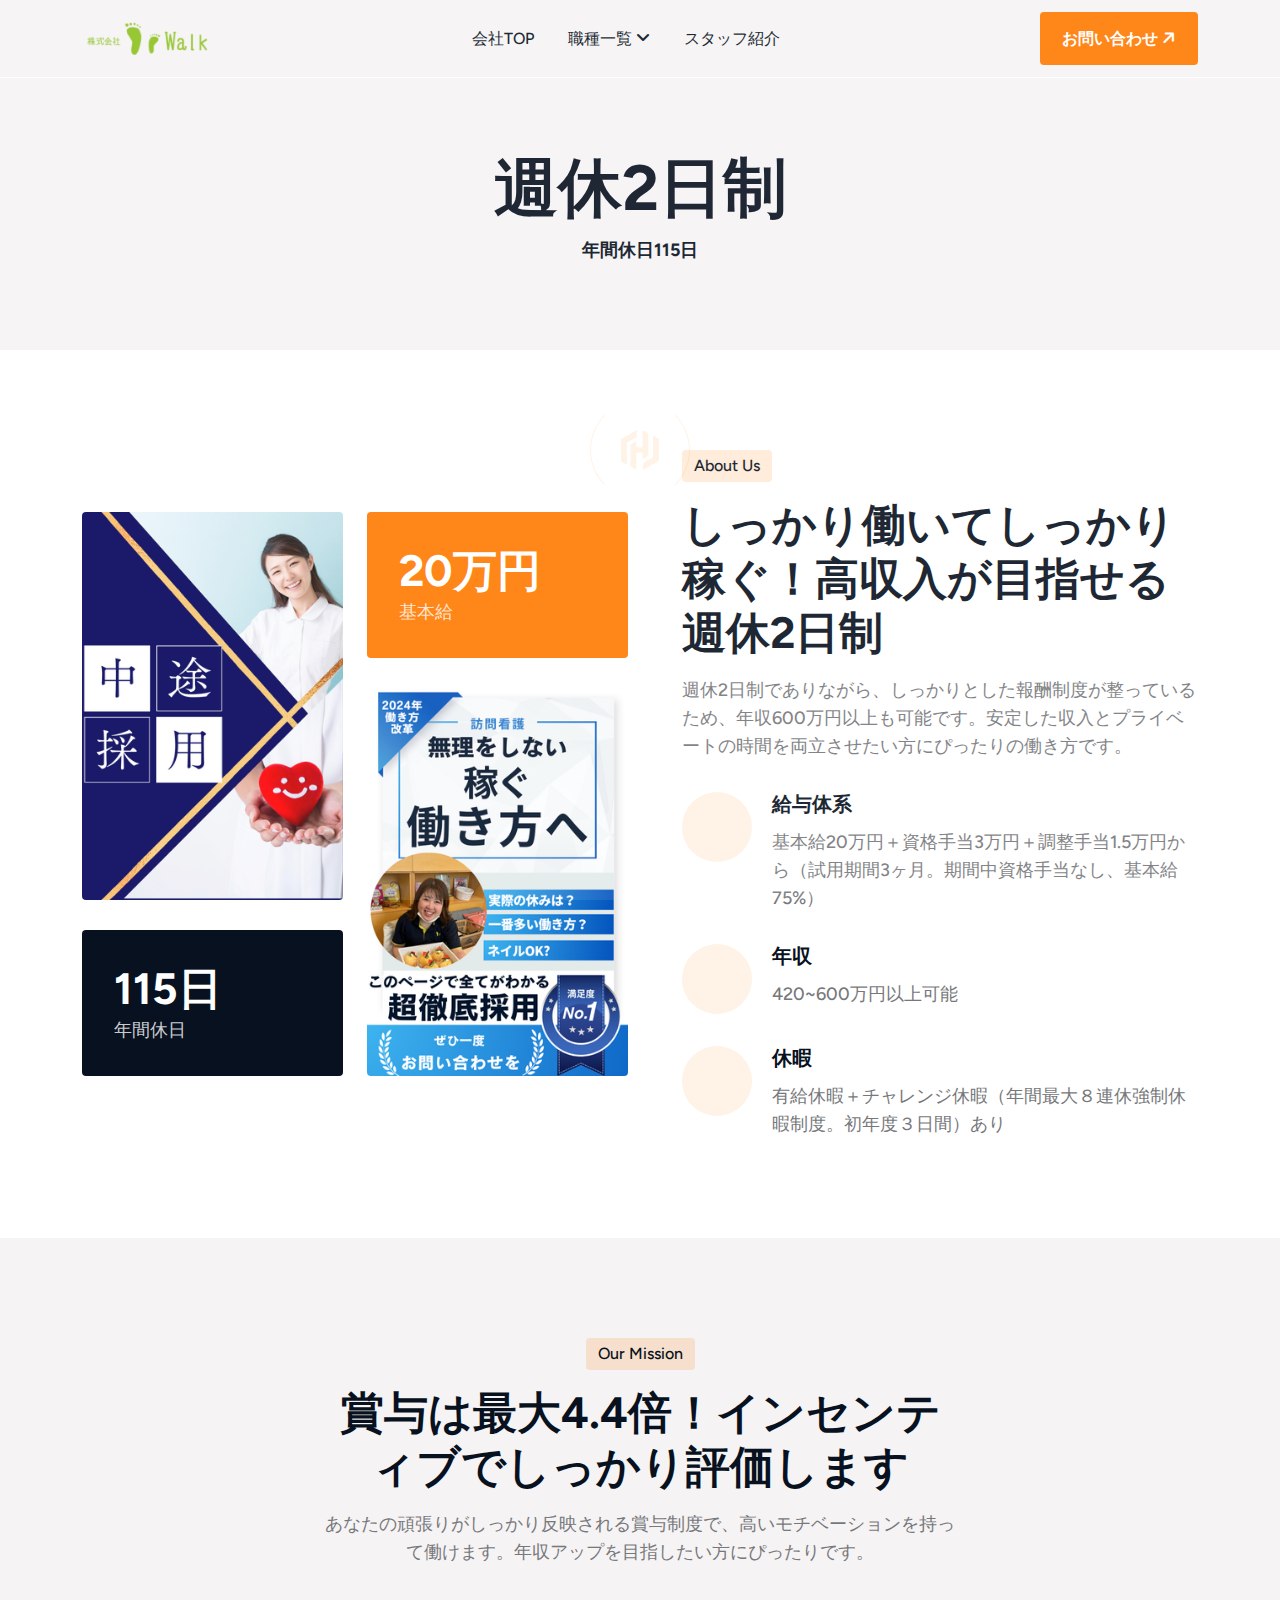
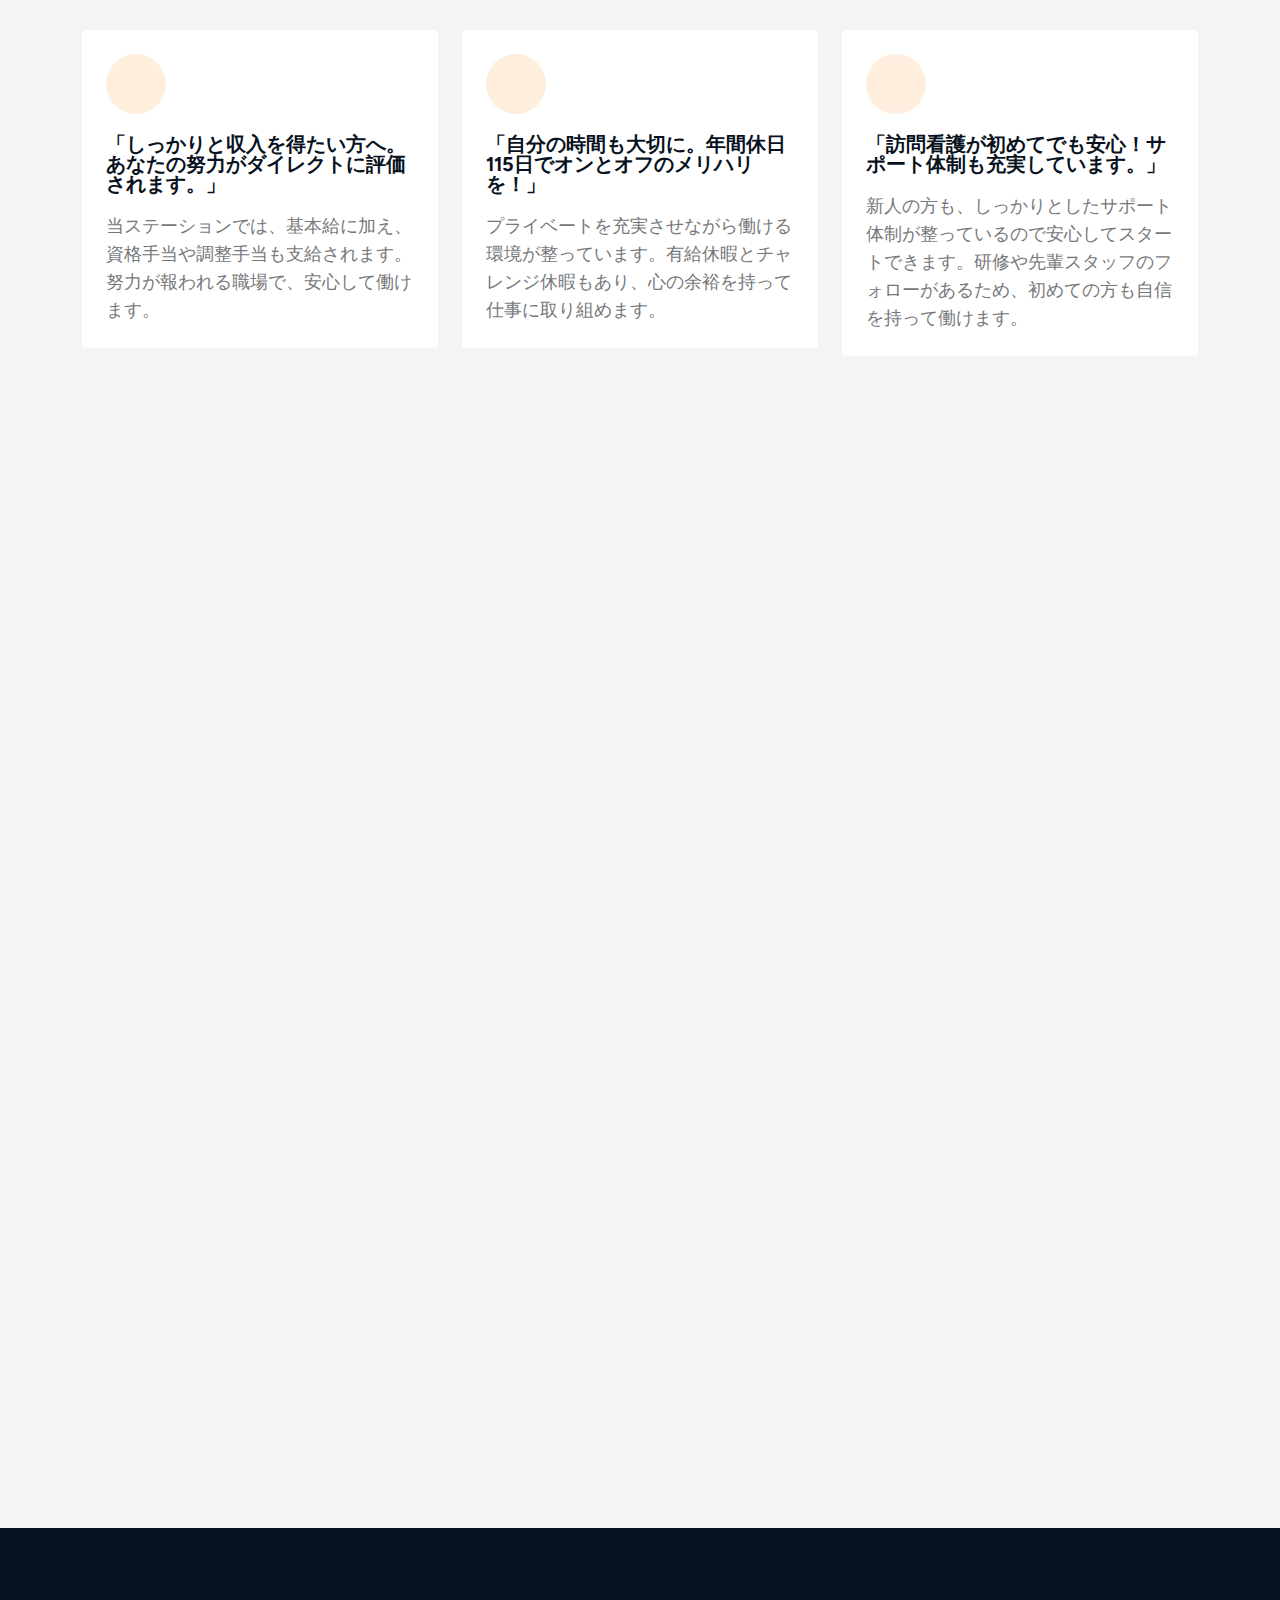
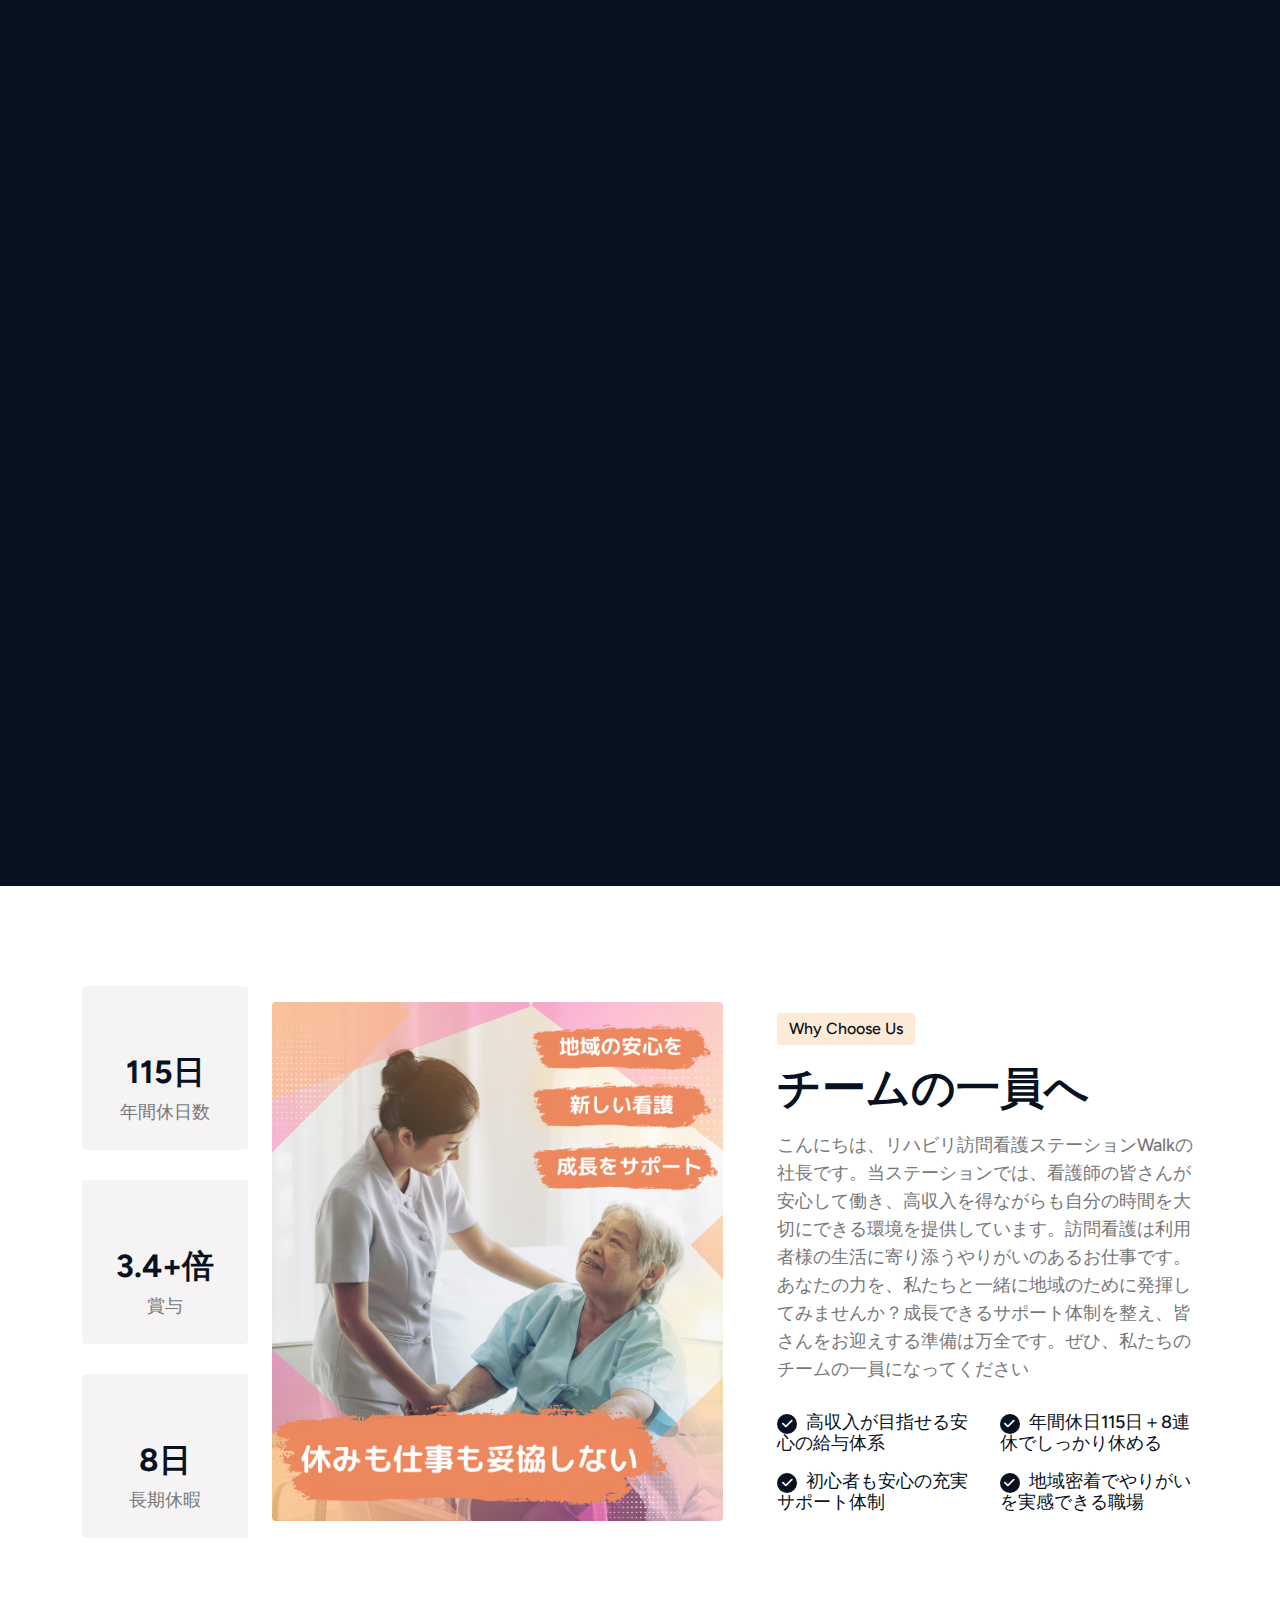
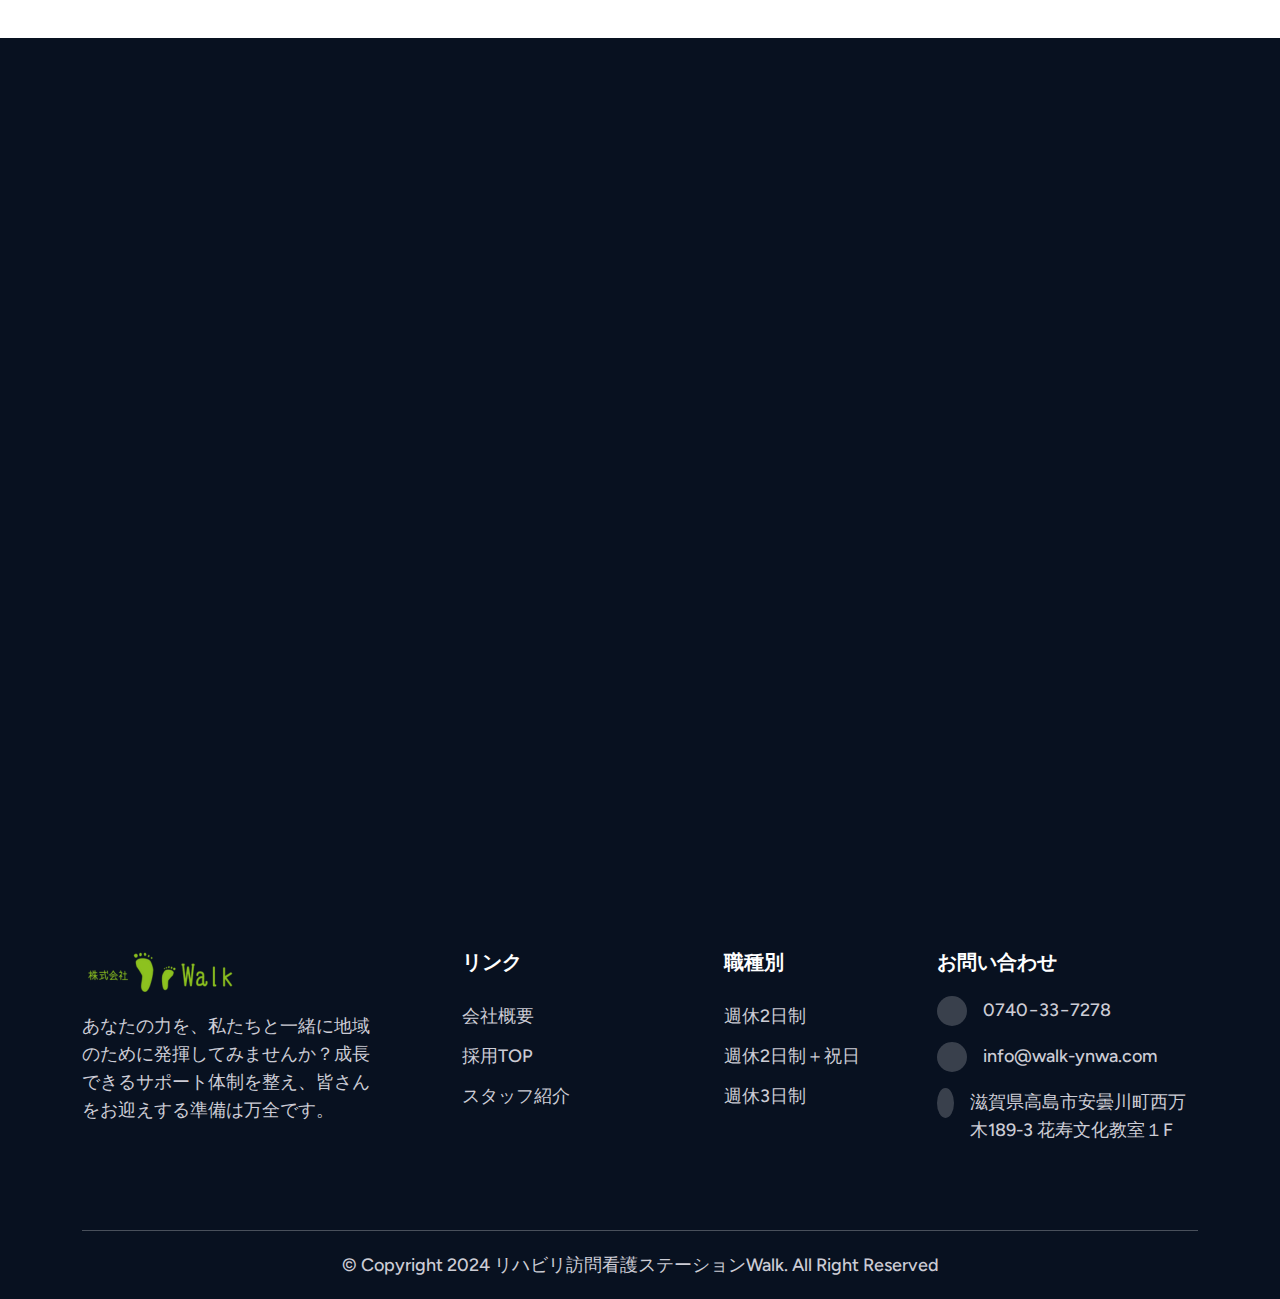
==== commit b10a4713: "Add files via upload" ====
--- a/about.html
+++ b/about.html
@@ -1,9 +1,19 @@
 <!DOCTYPE html>
 <html lang="en">
 <head>
-     <meta charset="UTF-8">
-     <meta name="viewport" content="width=device-width, initial-scale=1.0">
-     <title>Recrute || About</title>
+    <meta charset="UTF-8">
+    <meta name="viewport" content="width=device-width, initial-scale=1.0">
+    <meta property="og:title" content="リハビリ訪問看護ステーションWalk ウォーク" />
+    <meta property="og:type" content="website" />
+    <meta property="og:url" content="https://walk-ynwa.com" />
+    <meta property="og:site_name" content="リハビリ訪問看護ステーションWalk ウォーク" />
+    <meta property="og:locale" content="ja_JP" />
+    <meta property="og:image" content="https://walk-ynwa.com/wp-content/themes/walk_tst/ogp-img.jpg" />
+    <meta property="og:description" content=""/>
+    <meta name="keyword" content="株式会社Walk,滋賀県,高島市,リハビリ訪問看護ステーション,訪問看護" />
+    <meta name="description" content="株式会社Walkでは、滋賀県高島市で介護サービスを行っています。提供サービスやアクセスの情報等を公開しています。" />
+    <title>採用ページ 株式会社Walk</title>
+
 
      <!--=====FAB ICON=======-->
      <link rel="shortcut icon" href="assets/img/logo/titel1.png" type="image/x-icon">
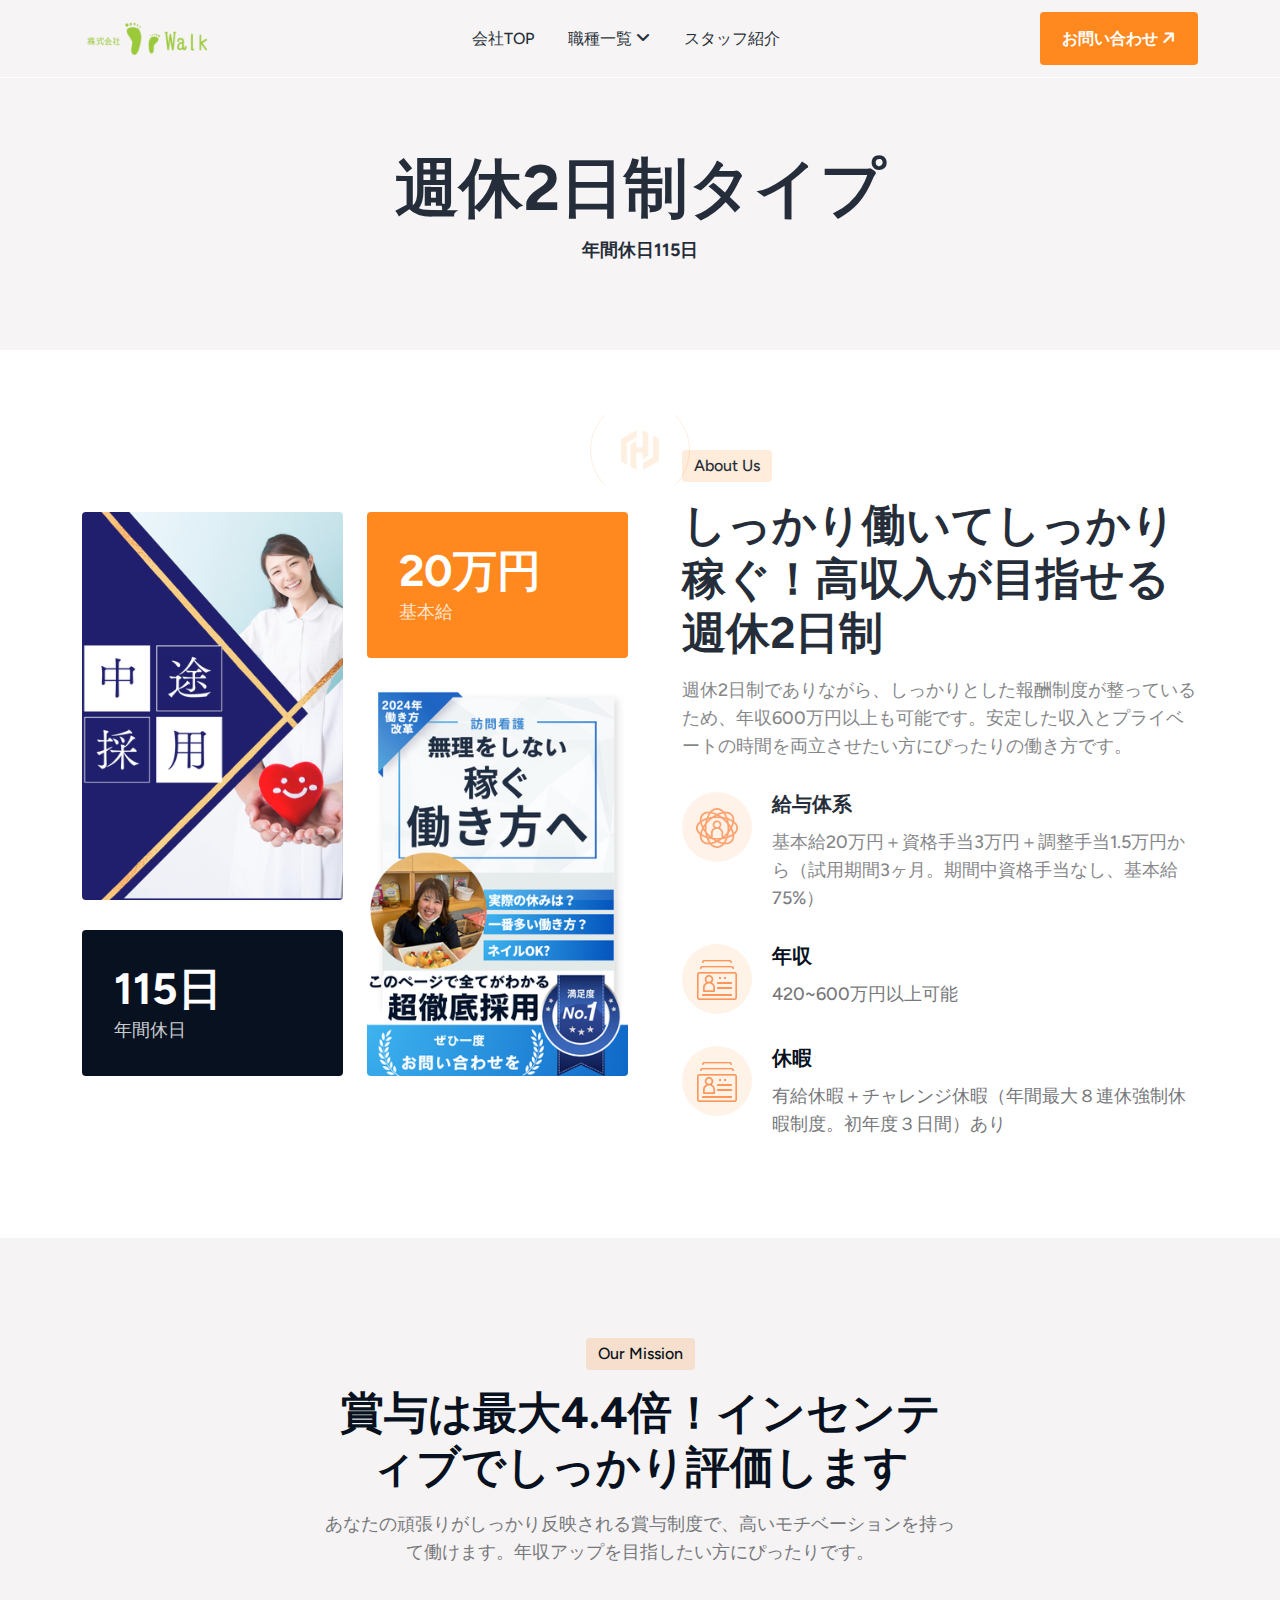
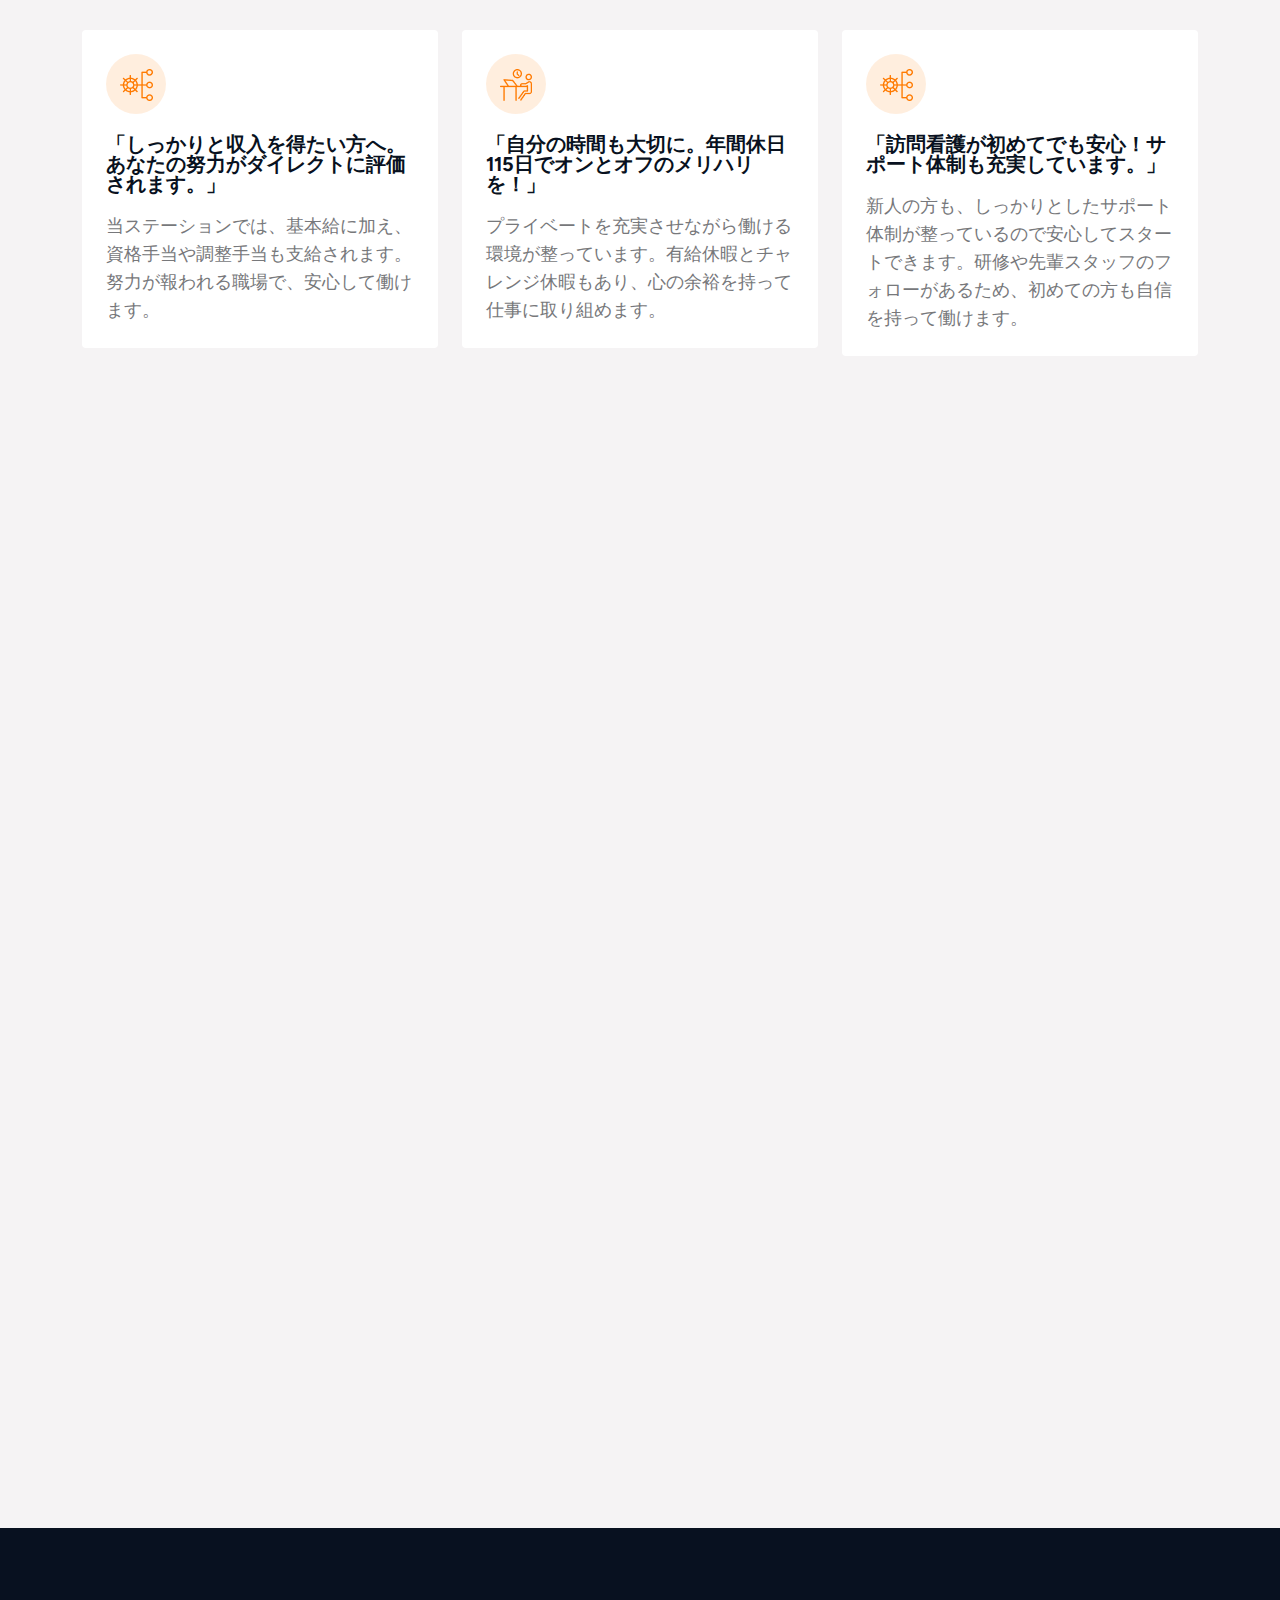
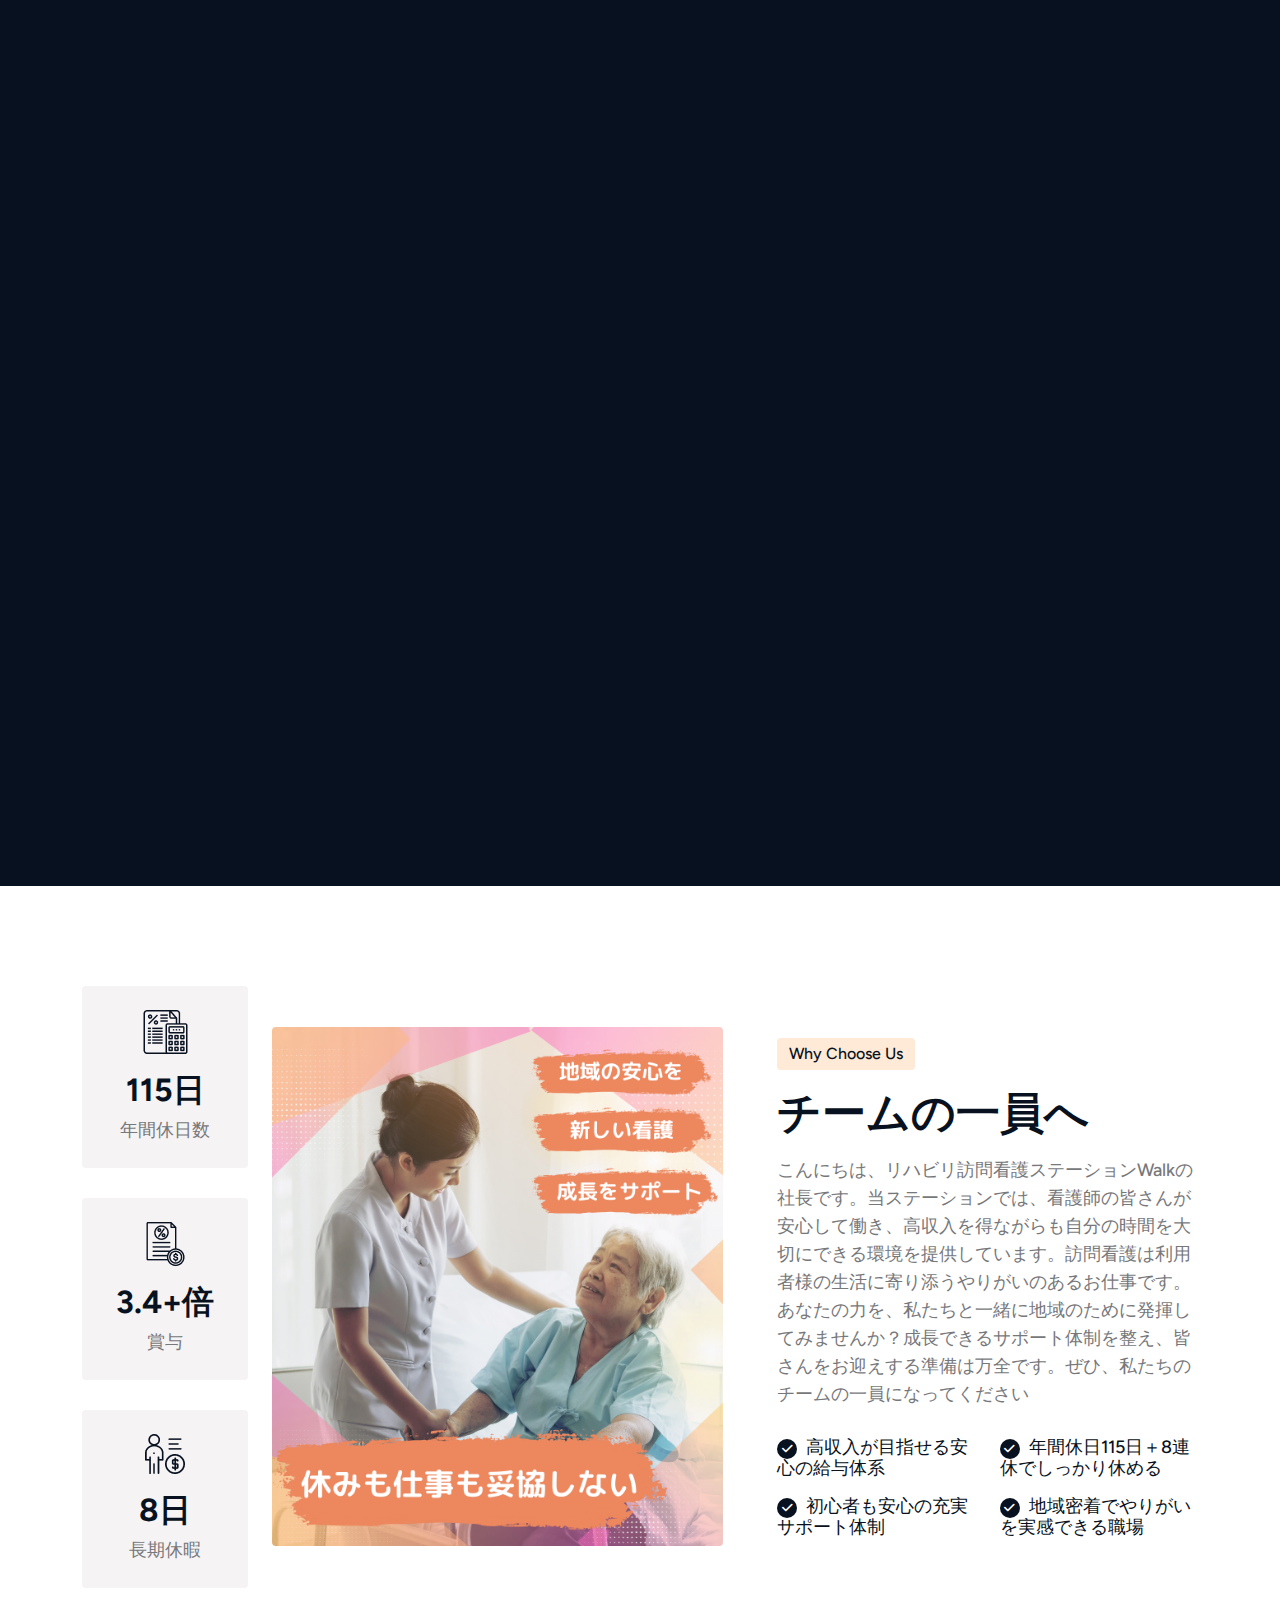
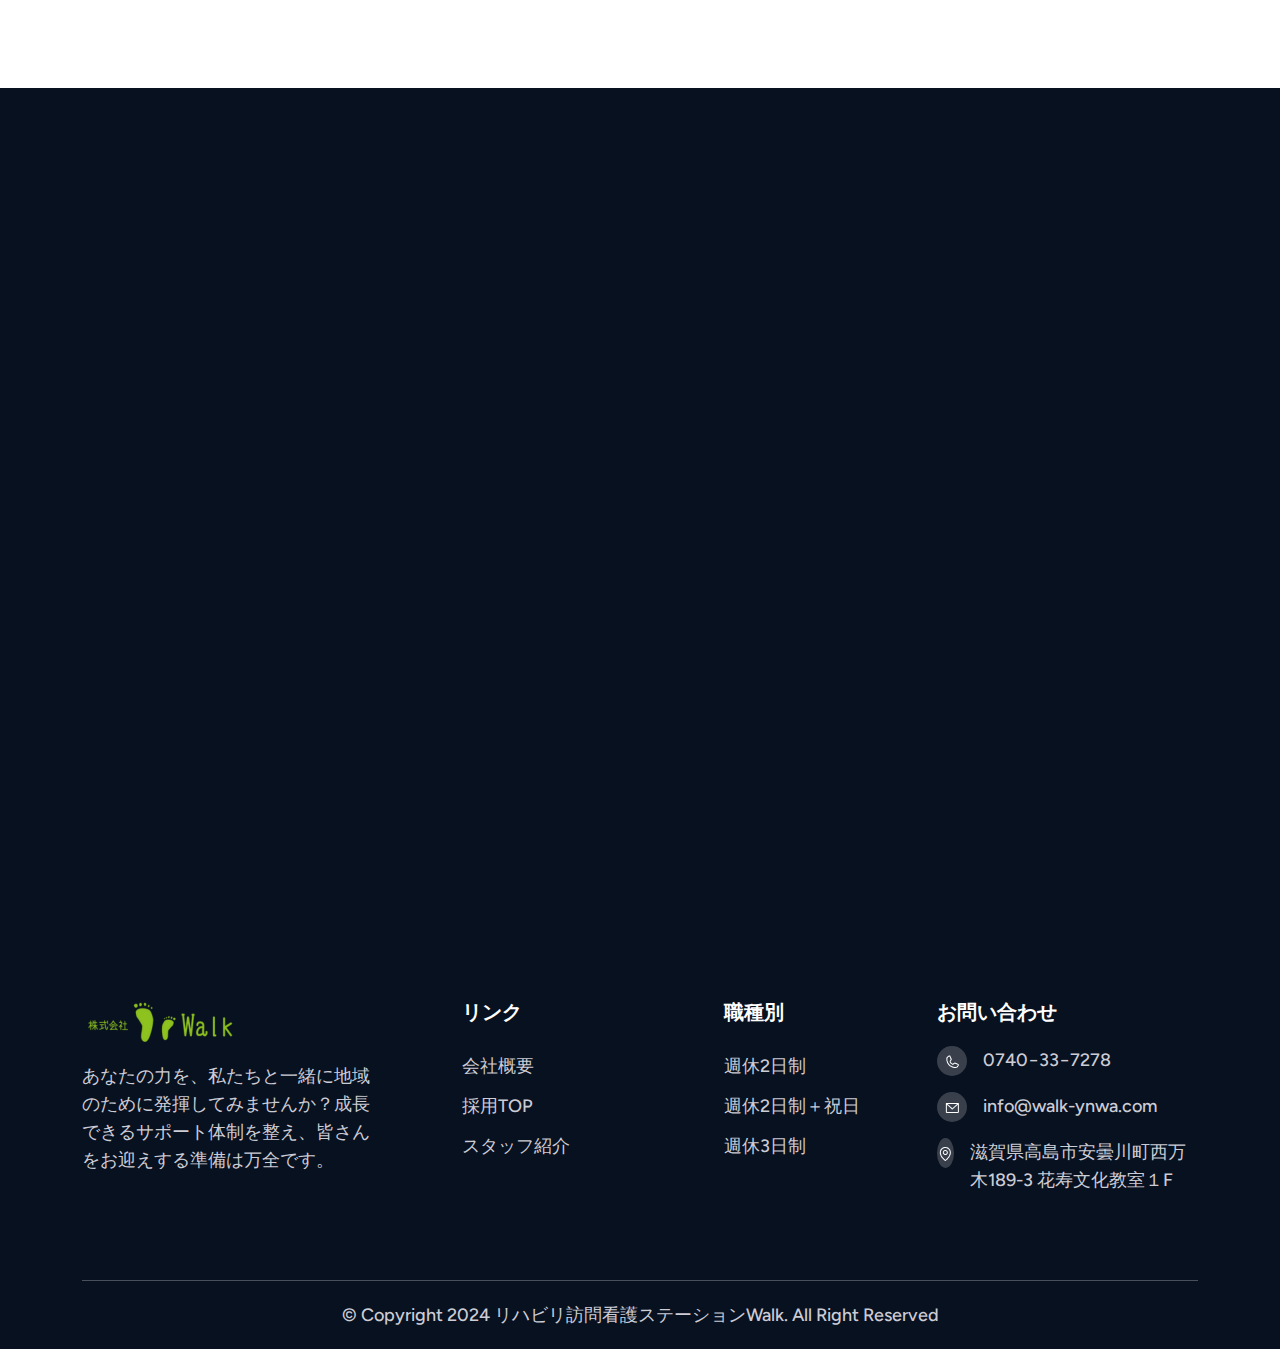
==== commit 423a7a7f: "Add files via upload" ====
--- a/about.html
+++ b/about.html
@@ -136,18 +136,13 @@
      
            <ul>
              <li><a href="about.html">会社TOP</a></li>
-             <li class="has-dropdown"><a href="#">職種一覧</a> 
-               <ul class="sub-menu">
-                   <li><a href="service.html">Service</a></li>
-                   <li  class="has-dropdown has-dropdown1"><a href="service-details.html" class="main">Service Detials<span><i class="fa-solid fa-angle-right"></i></span></a>
-                     <ul class="sub-menu">
-                       <li><a href="service-details-left.html">週休2日制（年間休日115日）</a></li>
-                       <li><a href="service-details-right.html">週休2日制＋祝日（年間休日131日）</a></li>
-                       <li><a href="service-details.html">週休3日制（年間休日167日）</a></li>
-                     </ul>
-                   </li>
-               </ul>
-             </li>
+             <li  class="has-dropdown has-dropdown1"><a href="" class="main">職種一覧<span><i class="fa-solid fa-angle-right"></i></span></a>
+              <ul class="sub-menu">
+                <li><a href="about.html">週休2日制（年間休日115日）</a></li>
+                <li><a href="about1.html">週休2日制＋祝日（年間休日131日）</a></li>
+                <li><a href="about2.html">週休3日制（年間休日167日）</a></li>
+              </ul>
+            </li>
              <li><a href="team.html">スタッフ紹介</a></li>
    
 
@@ -203,7 +198,7 @@
                 <div class="row">
                     <div class="col-lg-6 m-auto text-center">
                         <div class="main-heading">
-                            <h1>週休2日制</h1>
+                            <h1>週休2日制タイプ</h1>
                             <div class="pages-intro">
                                 <p>年間休日115日</p>
                             </div>
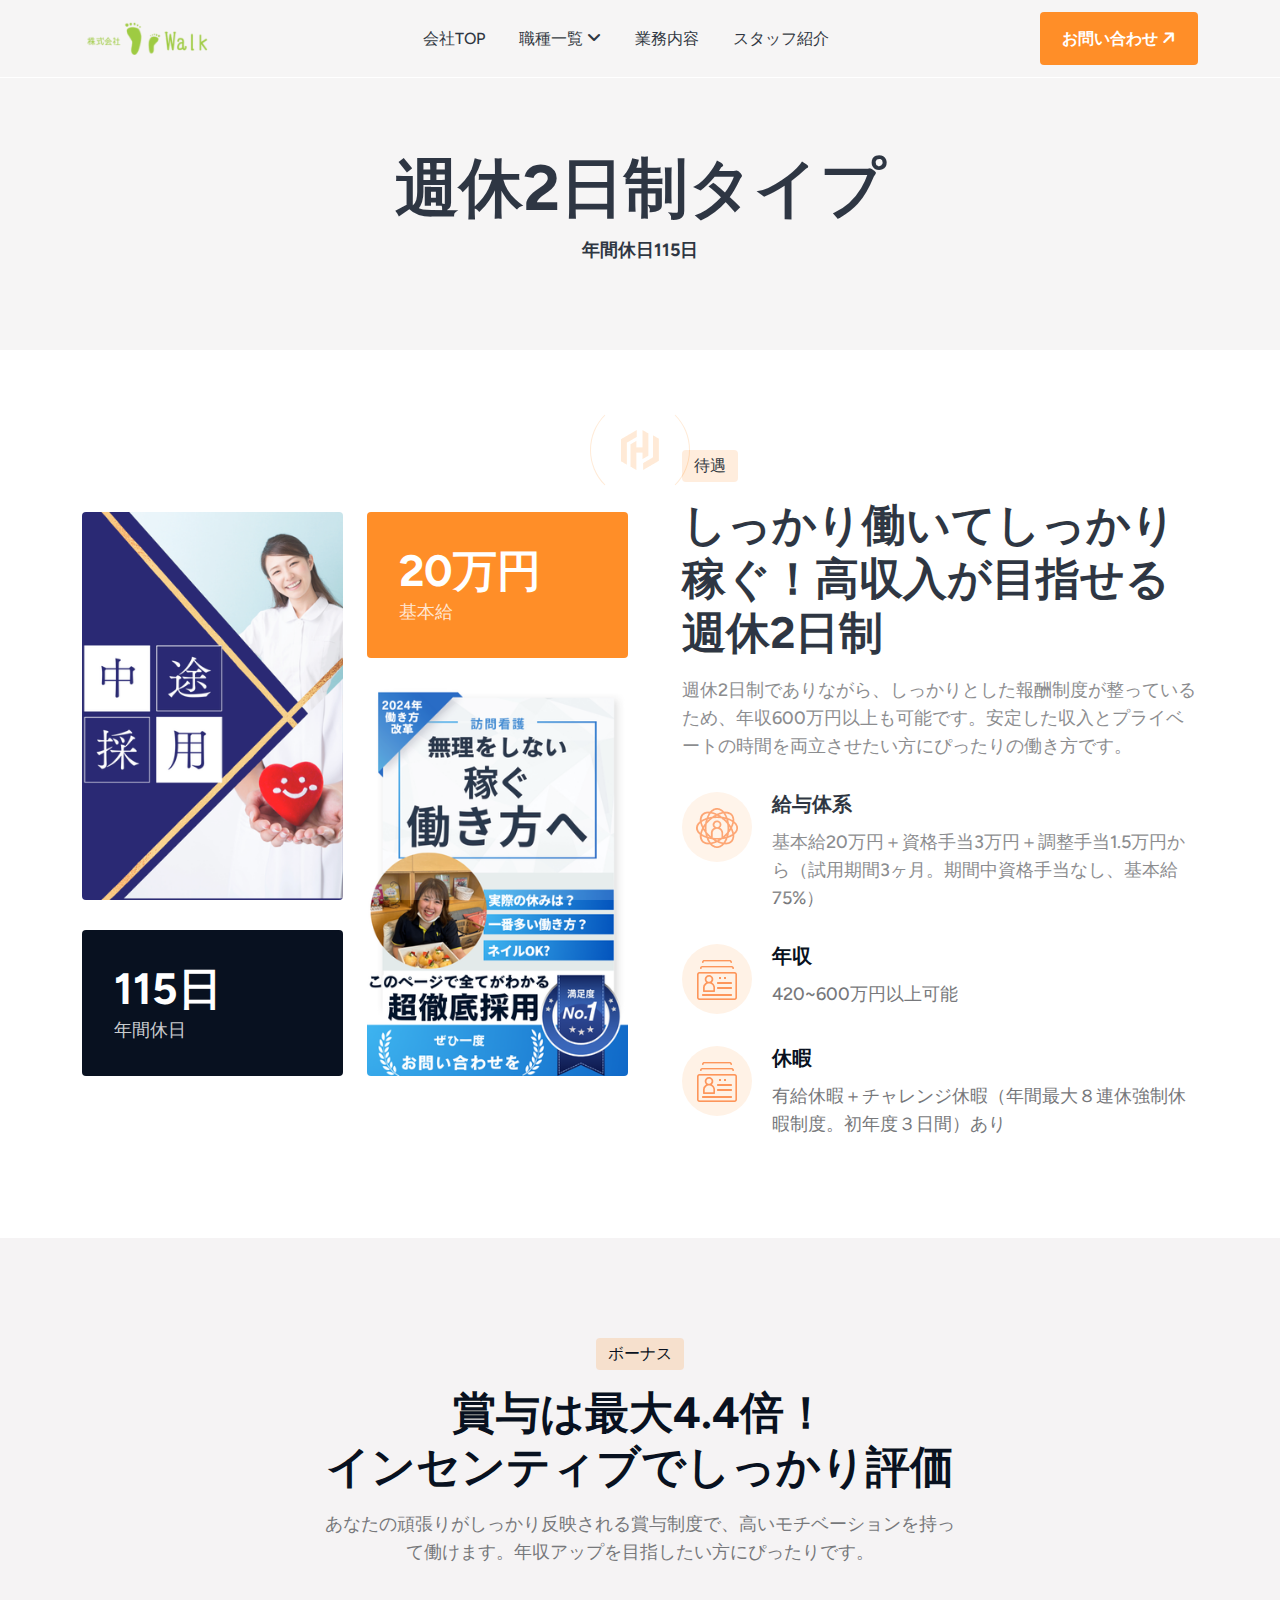
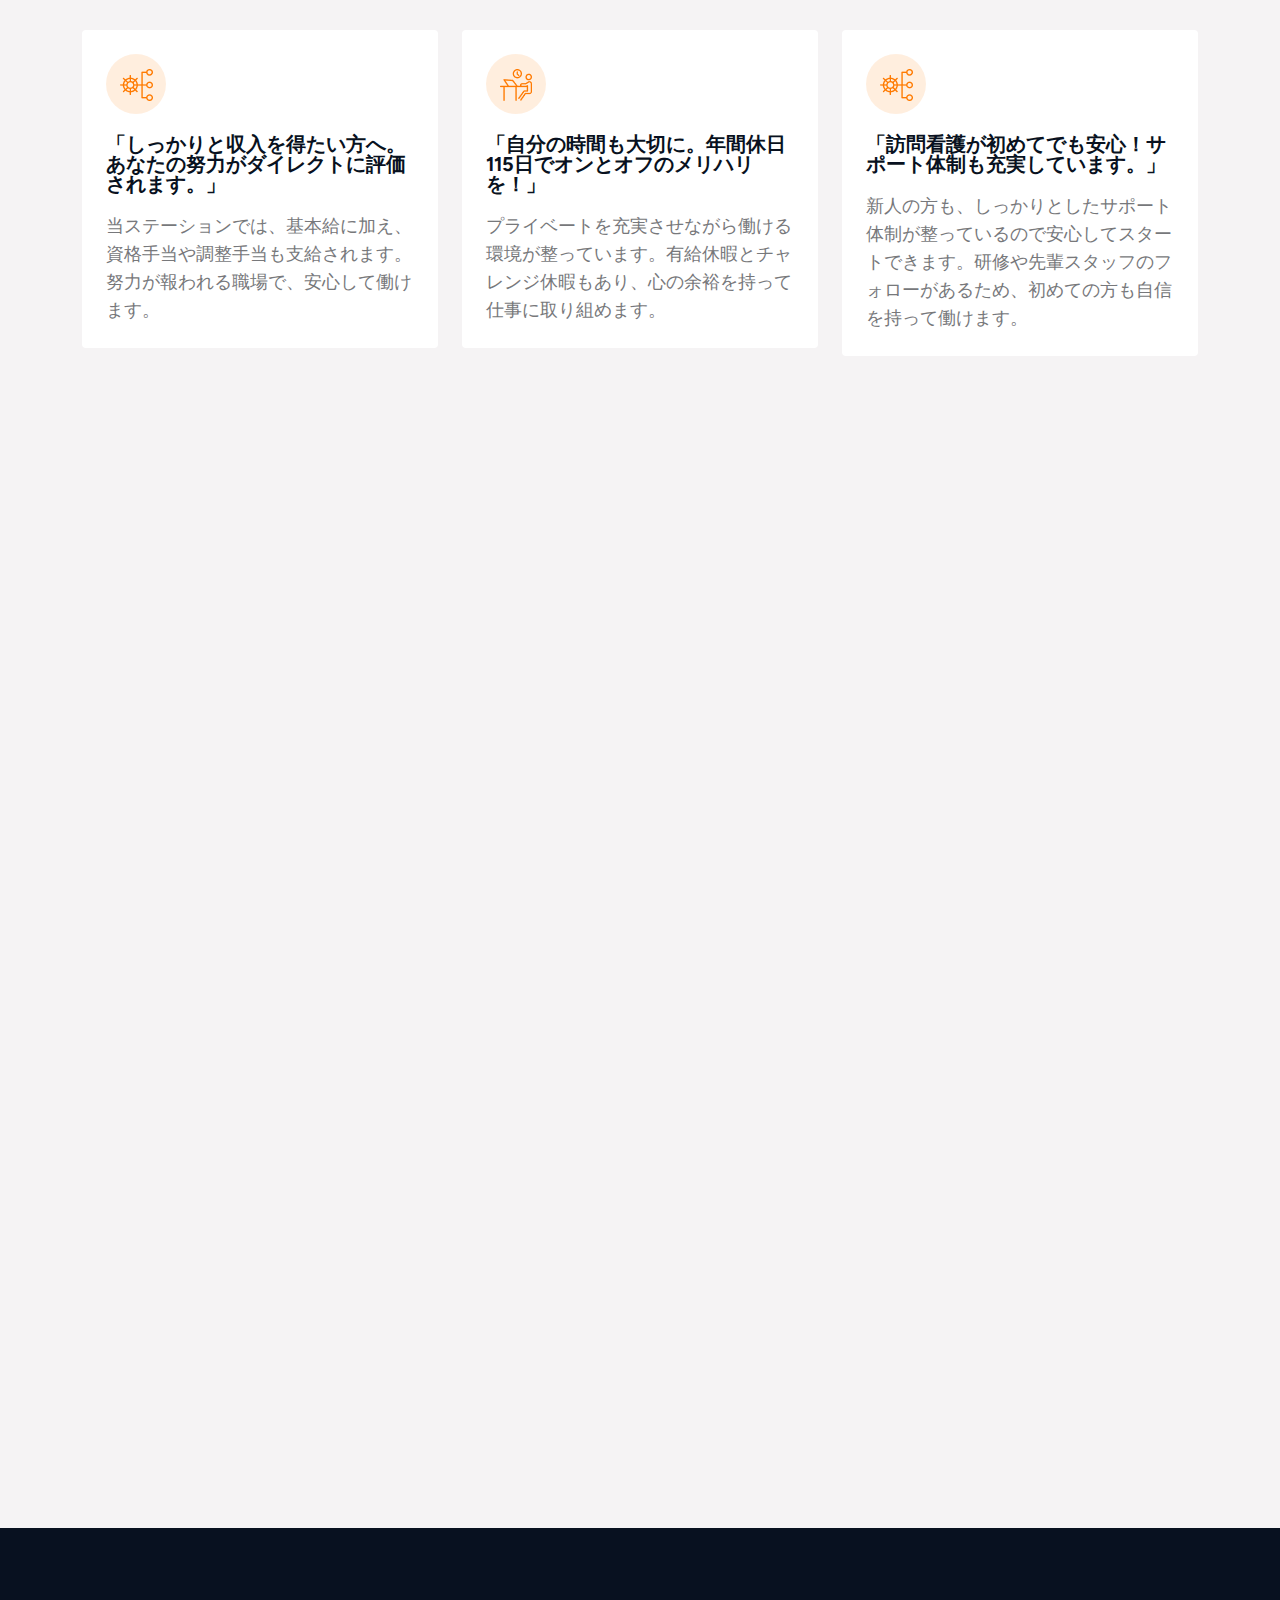
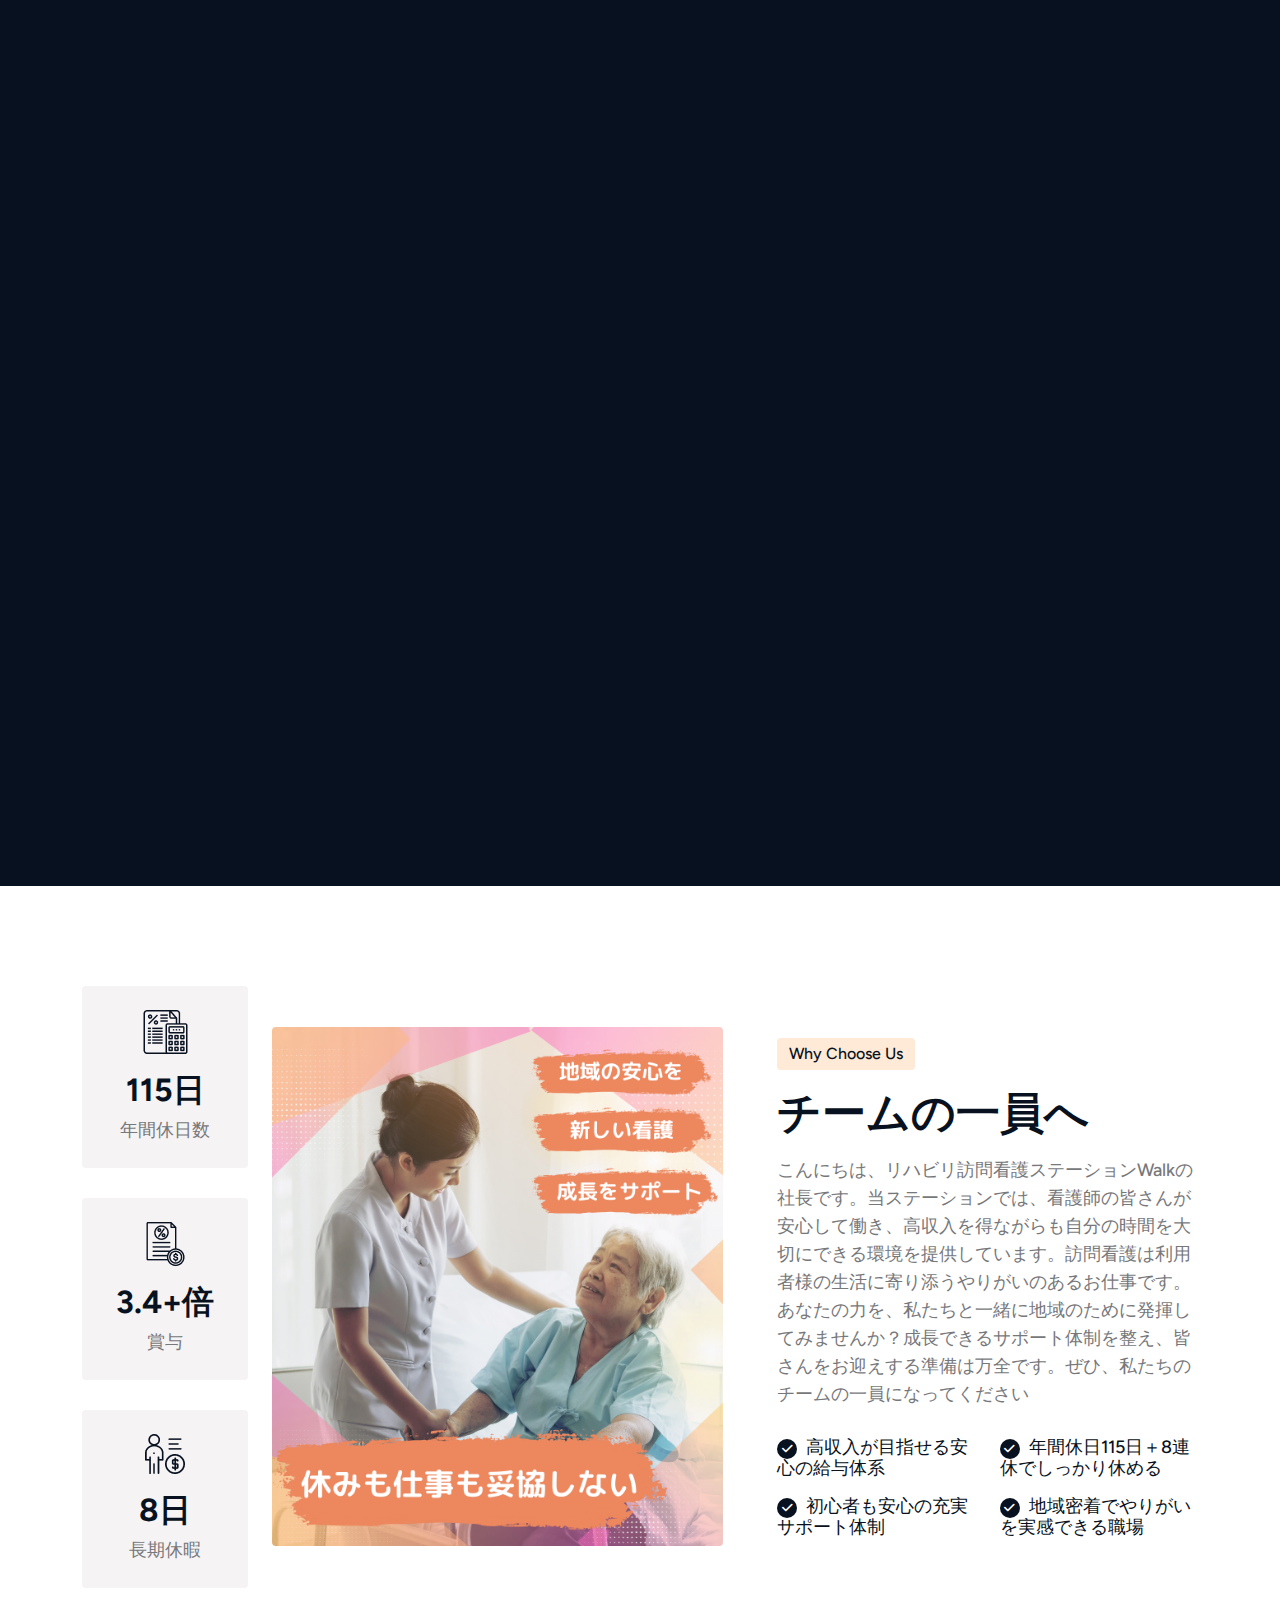
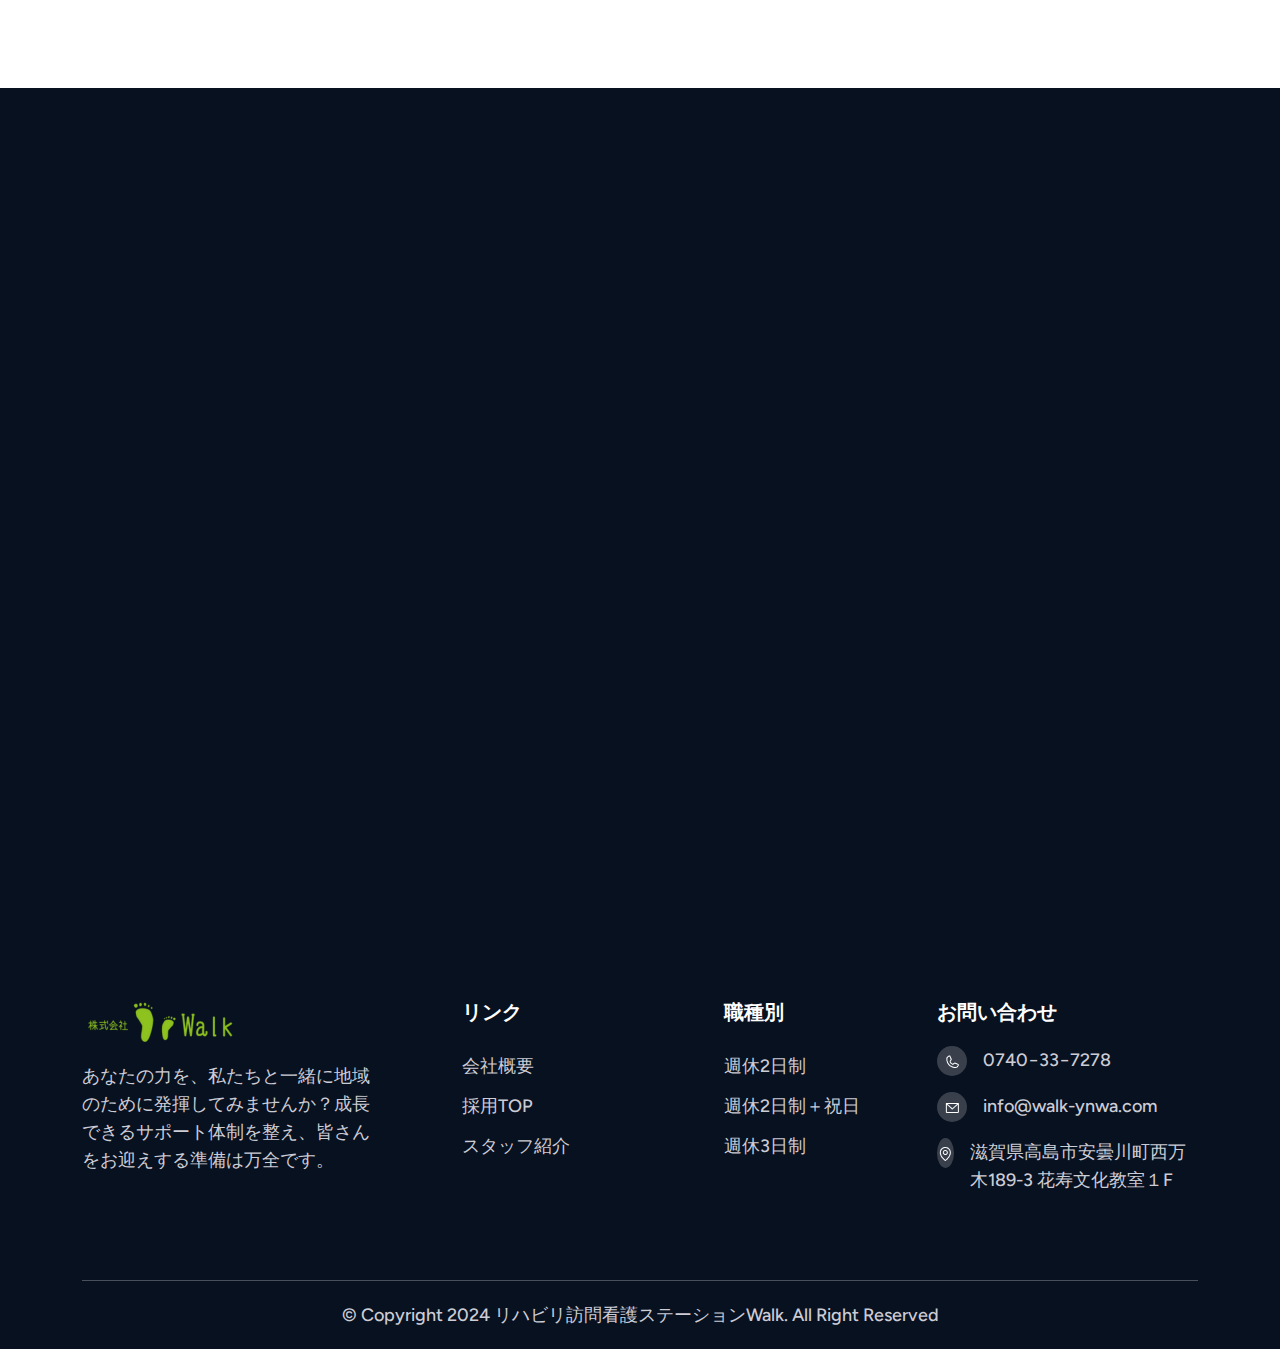
==== commit 222b597a: "Add files via upload" ====
--- a/about.html
+++ b/about.html
@@ -78,7 +78,7 @@
             <div class="main-menu-ex main-menu-ex1">
               <ul>
 
-               <li><a href="about.html">会社TOP</a></li>
+               <li><a href="https://walk-ynwa.com/">会社TOP</a></li>
 
 
                 <li class="dropdown-menu-parrent"><a href="#" class="main1" >職種一覧 <i class="fa-solid fa-angle-down"></i></a>
@@ -86,8 +86,10 @@
                      <li><a href="about.html">週休2日制</a></li>
                      <li><a href="about1.html">週休2日制＋祝日</a></li>
                      <li><a href="about2.html">週休3日制</a></li>
+                     <li><a href="job-details.html">募集要項</a></li>
                  </ul>
                </li>
+               <li><a href="service-details.html">業務内容</a></li>
                <li><a href="team.html">スタッフ紹介</a></li>
                   
               </ul>
@@ -97,7 +99,7 @@
 
             <div class="header2-buttons">
                  <div class="button">
-                   <a class="theme-btn1" href="contact.html">お問い合わせ<span><i class="fa-solid fa-arrow-right"></i></span></a>
+                   <a class="theme-btn1" href="https://walk-ynwa.com/contact/">お問い合わせ<span><i class="fa-solid fa-arrow-right"></i></span></a>
                  </div>
             </div>
 
@@ -243,7 +245,7 @@
         
                       <div class="col-lg-6">
                         <div class="heading1 about3-heading">
-                          <span class="span">About Us</span>
+                          <span class="span">待遇</span>
                           <h2>しっかり働いてしっかり稼ぐ！高収入が目指せる週休2日制</h2>
                           <div class="space16"></div>
                           <p>週休2日制でありながら、しっかりとした報酬制度が整っているため、年収600万円以上も可能です。安定した収入とプライベートの時間を両立させたい方にぴったりの働き方です。</p>
@@ -302,8 +304,8 @@
                     <div class="row">
                       <div class="col-lg-7 m-auto text-center">
                         <div class="heading1">
-                          <span class="span">Our Mission</span>
-                          <h2>賞与は最大4.4倍！インセンティブでしっかり評価します</h2>
+                          <span class="span">ボーナス</span>
+                          <h2>賞与は最大4.4倍！<br>インセンティブでしっかり評価</h2>
                           <div class="space16"></div>
                           <p> あなたの頑張りがしっかり反映される賞与制度で、高いモチベーションを持って働けます。年収アップを目指したい方にぴったりです。</p>
                         </div>
@@ -369,7 +371,7 @@
           
                       <div class="col-lg-6">
                         <div class="heading1 work1-heading">
-                          <span class="span" data-aos="zoom-in-left" data-aos-duration="700">>選べる働き方</span>
+                          <span class="span" data-aos="zoom-in-left" data-aos-duration="700">安心な高待遇</span>
                           <h2 class="text-anime-style-3">福利厚生も充実</h2>
                           <div class="space16"></div>
                           <p data-aos="fade-left" data-aos-duration="900">リハビリ訪問看護ステーションWalkでは、働く皆さんが長く安心して働けるよう、充実した福利厚生と手厚いサポート体制を整えています。</p>
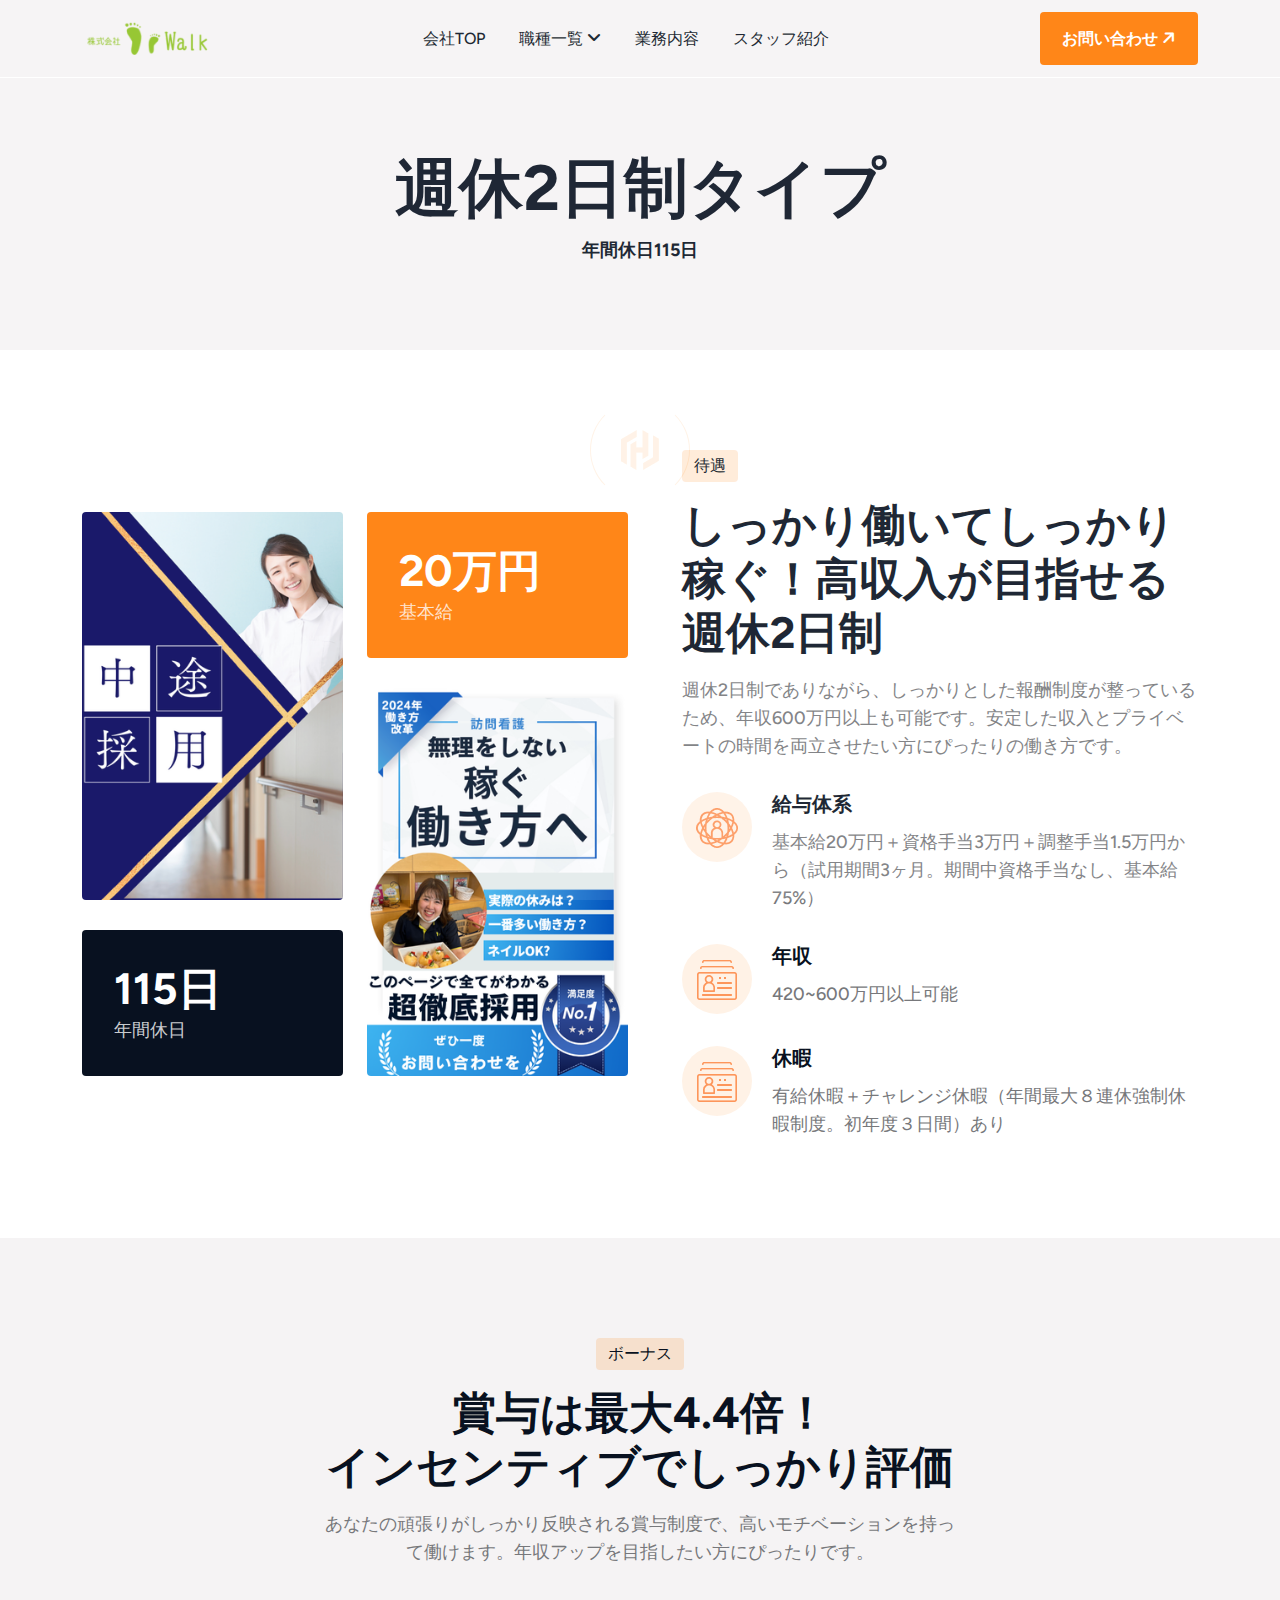
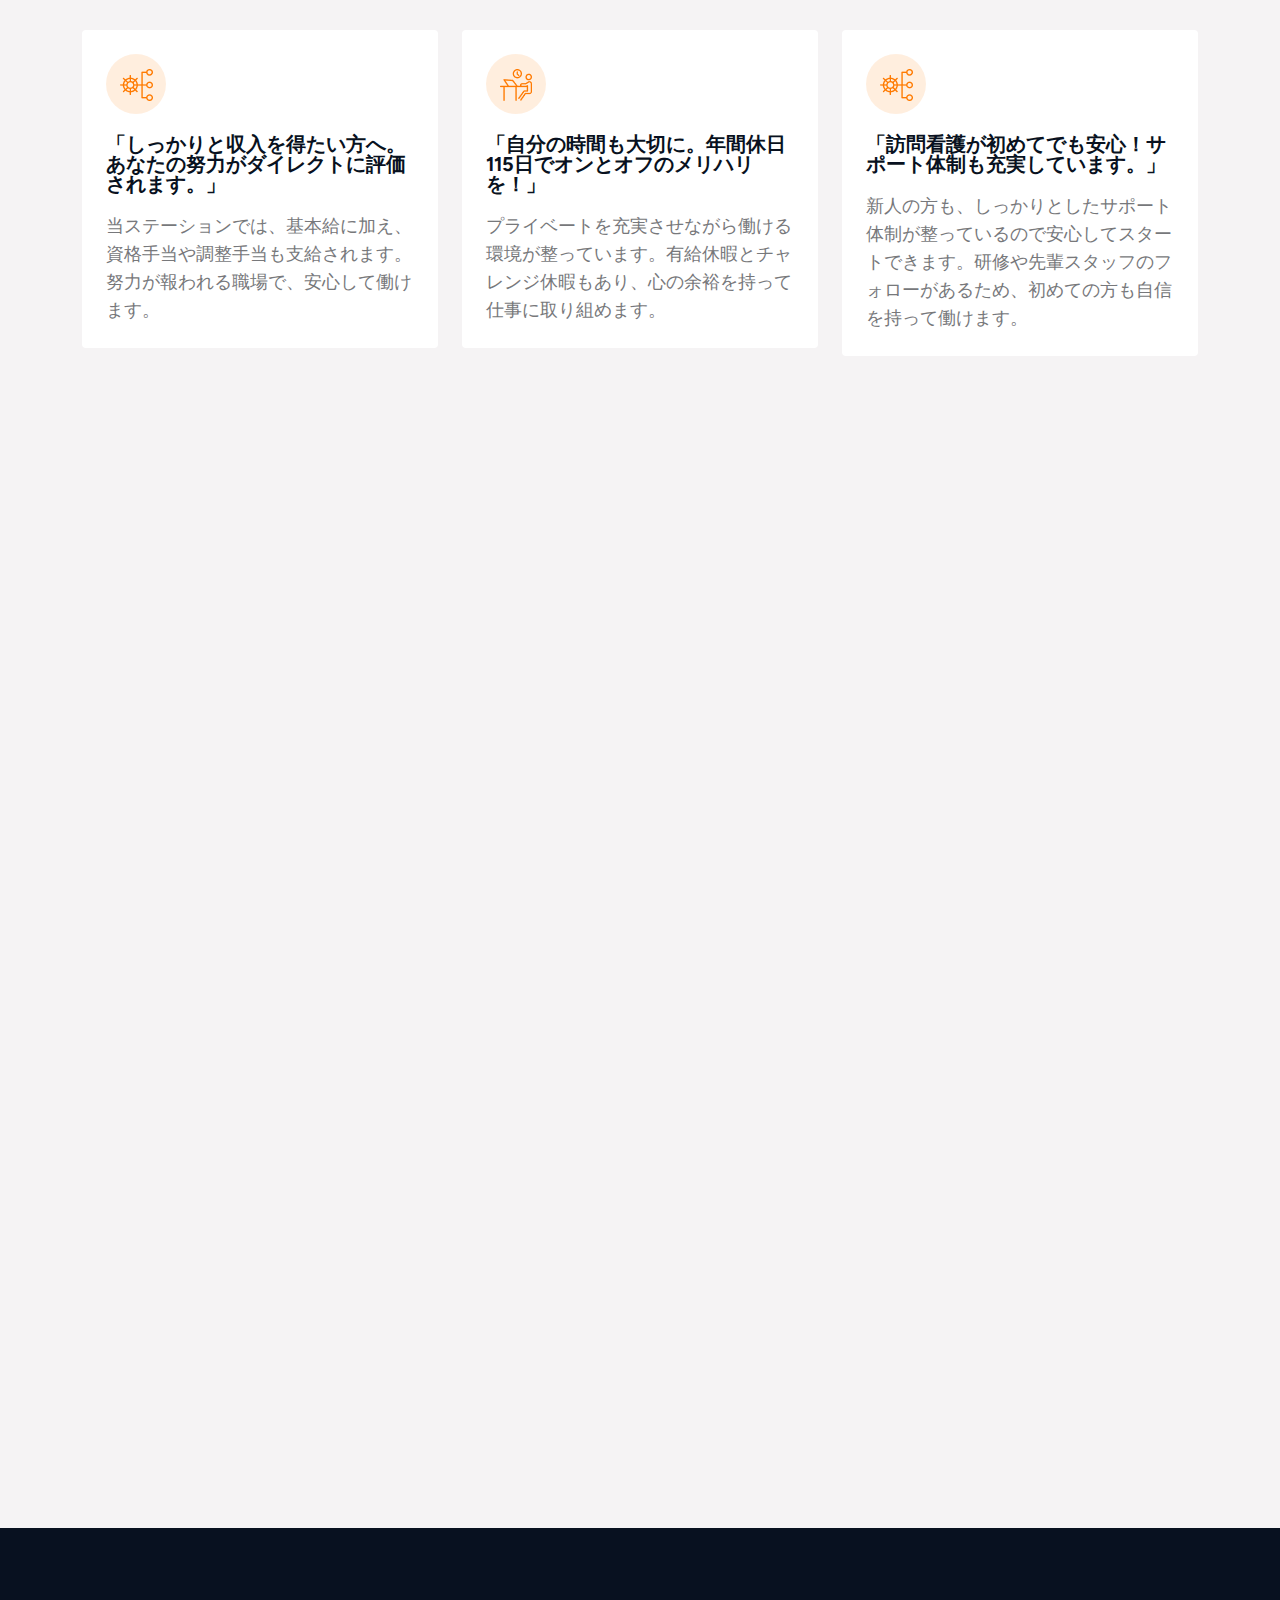
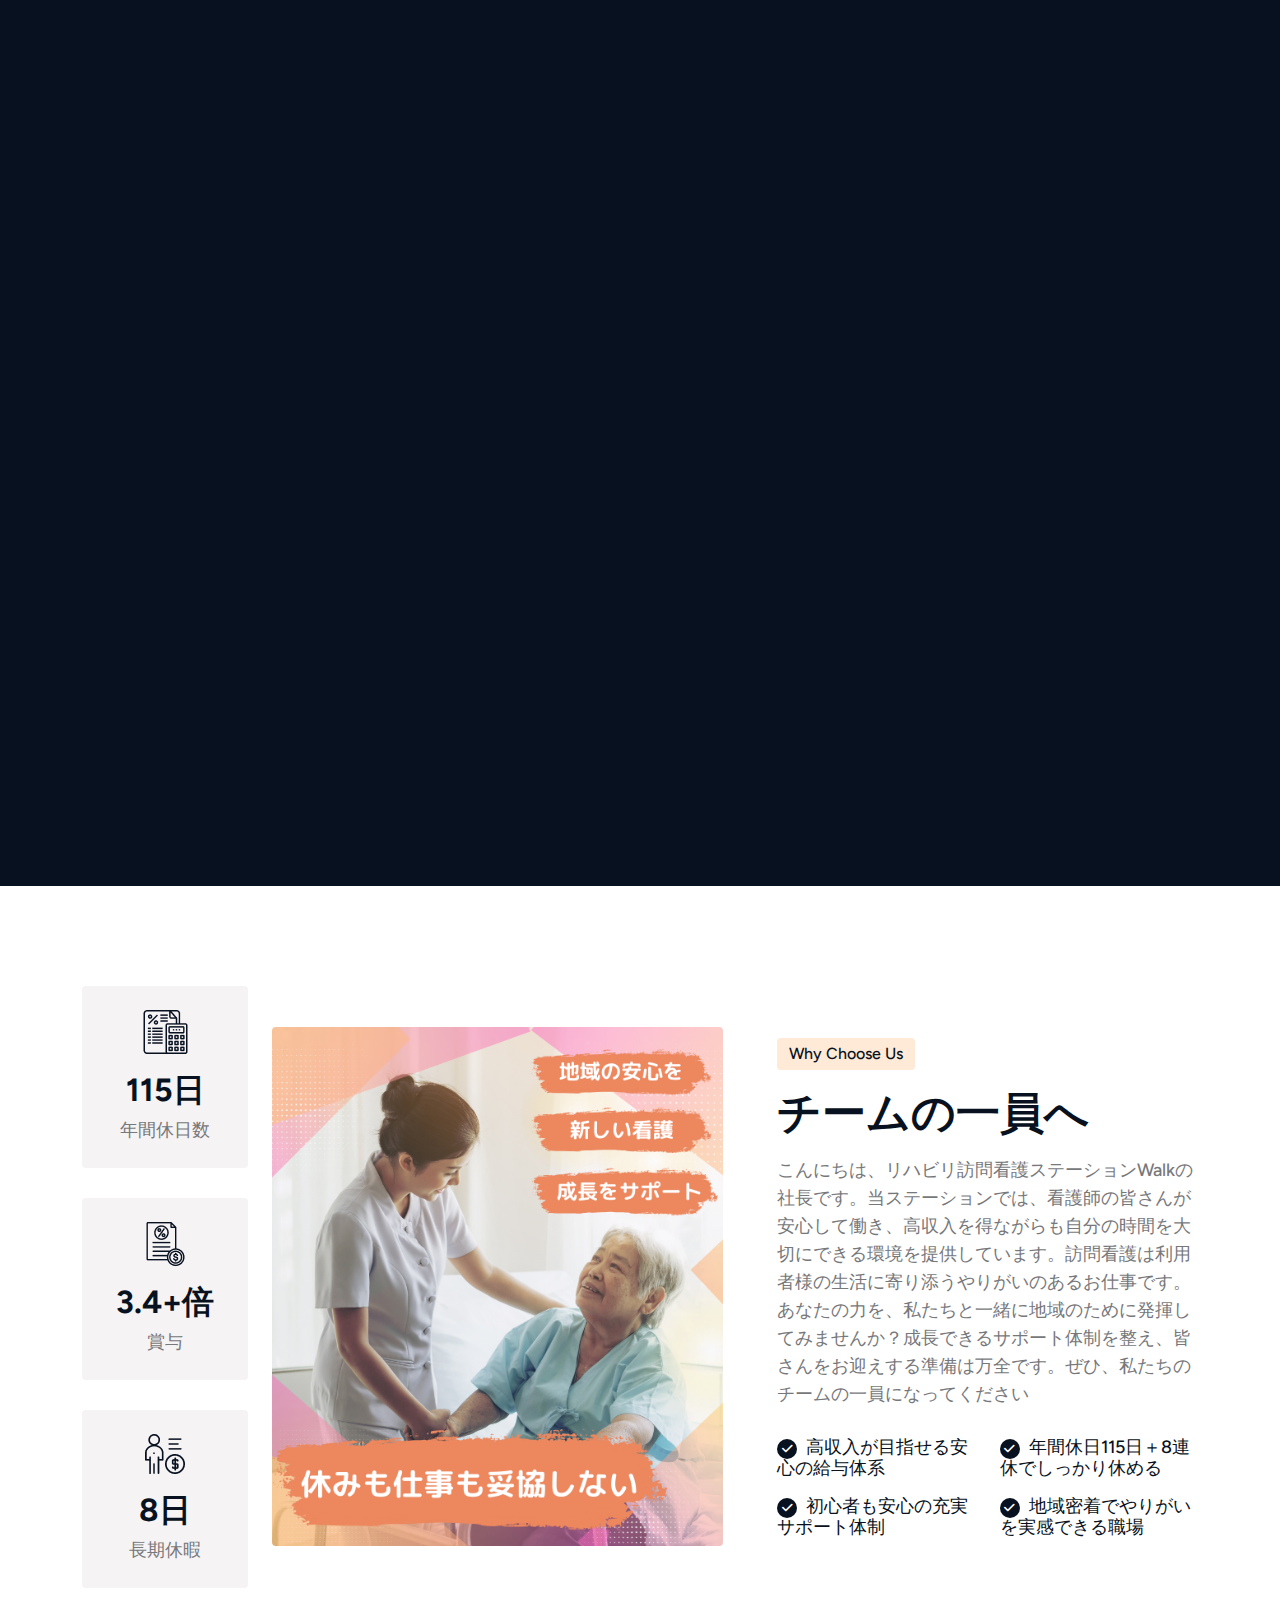
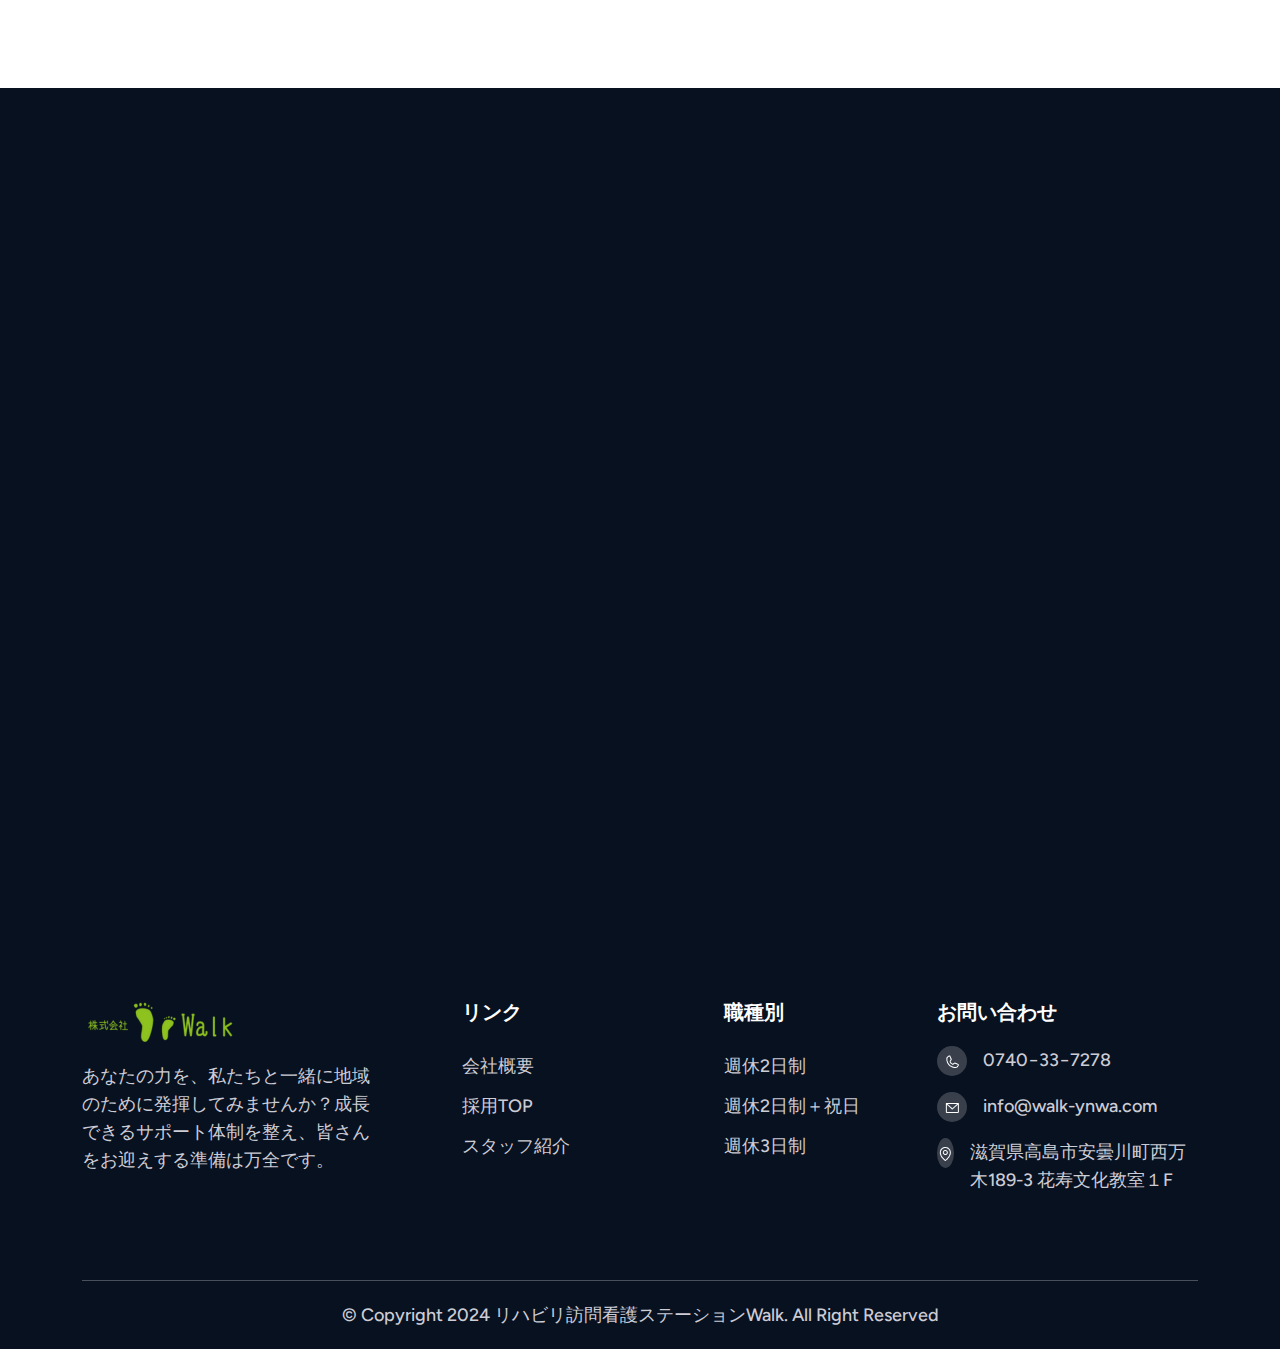
==== commit 793b49cb: "Add files via upload" ====
--- a/about.html
+++ b/about.html
@@ -143,8 +143,10 @@
                 <li><a href="about.html">週休2日制（年間休日115日）</a></li>
                 <li><a href="about1.html">週休2日制＋祝日（年間休日131日）</a></li>
                 <li><a href="about2.html">週休3日制（年間休日167日）</a></li>
+                <li><a href="job-details.html">募集要項</a></li>
               </ul>
             </li>
+            <li><a href="service-details.html">業務内容</a></li>
              <li><a href="team.html">スタッフ紹介</a></li>
    
 
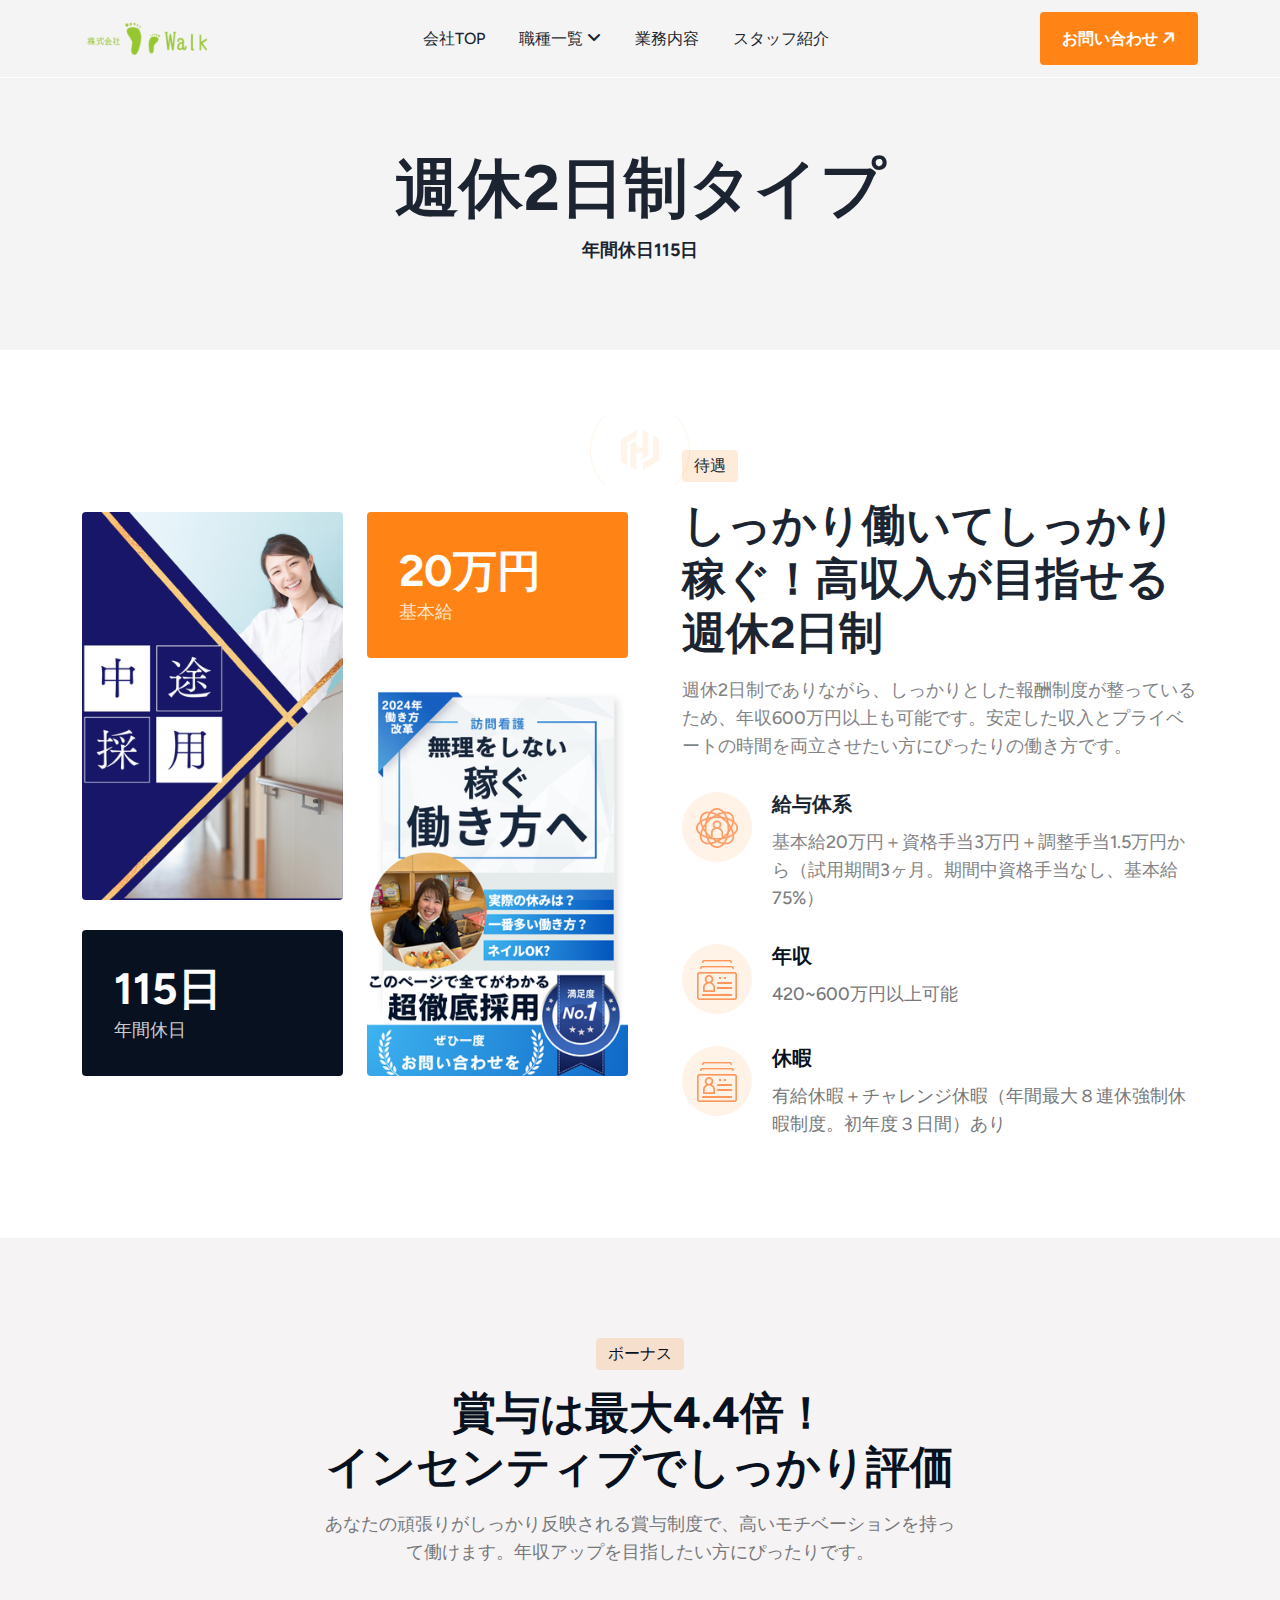
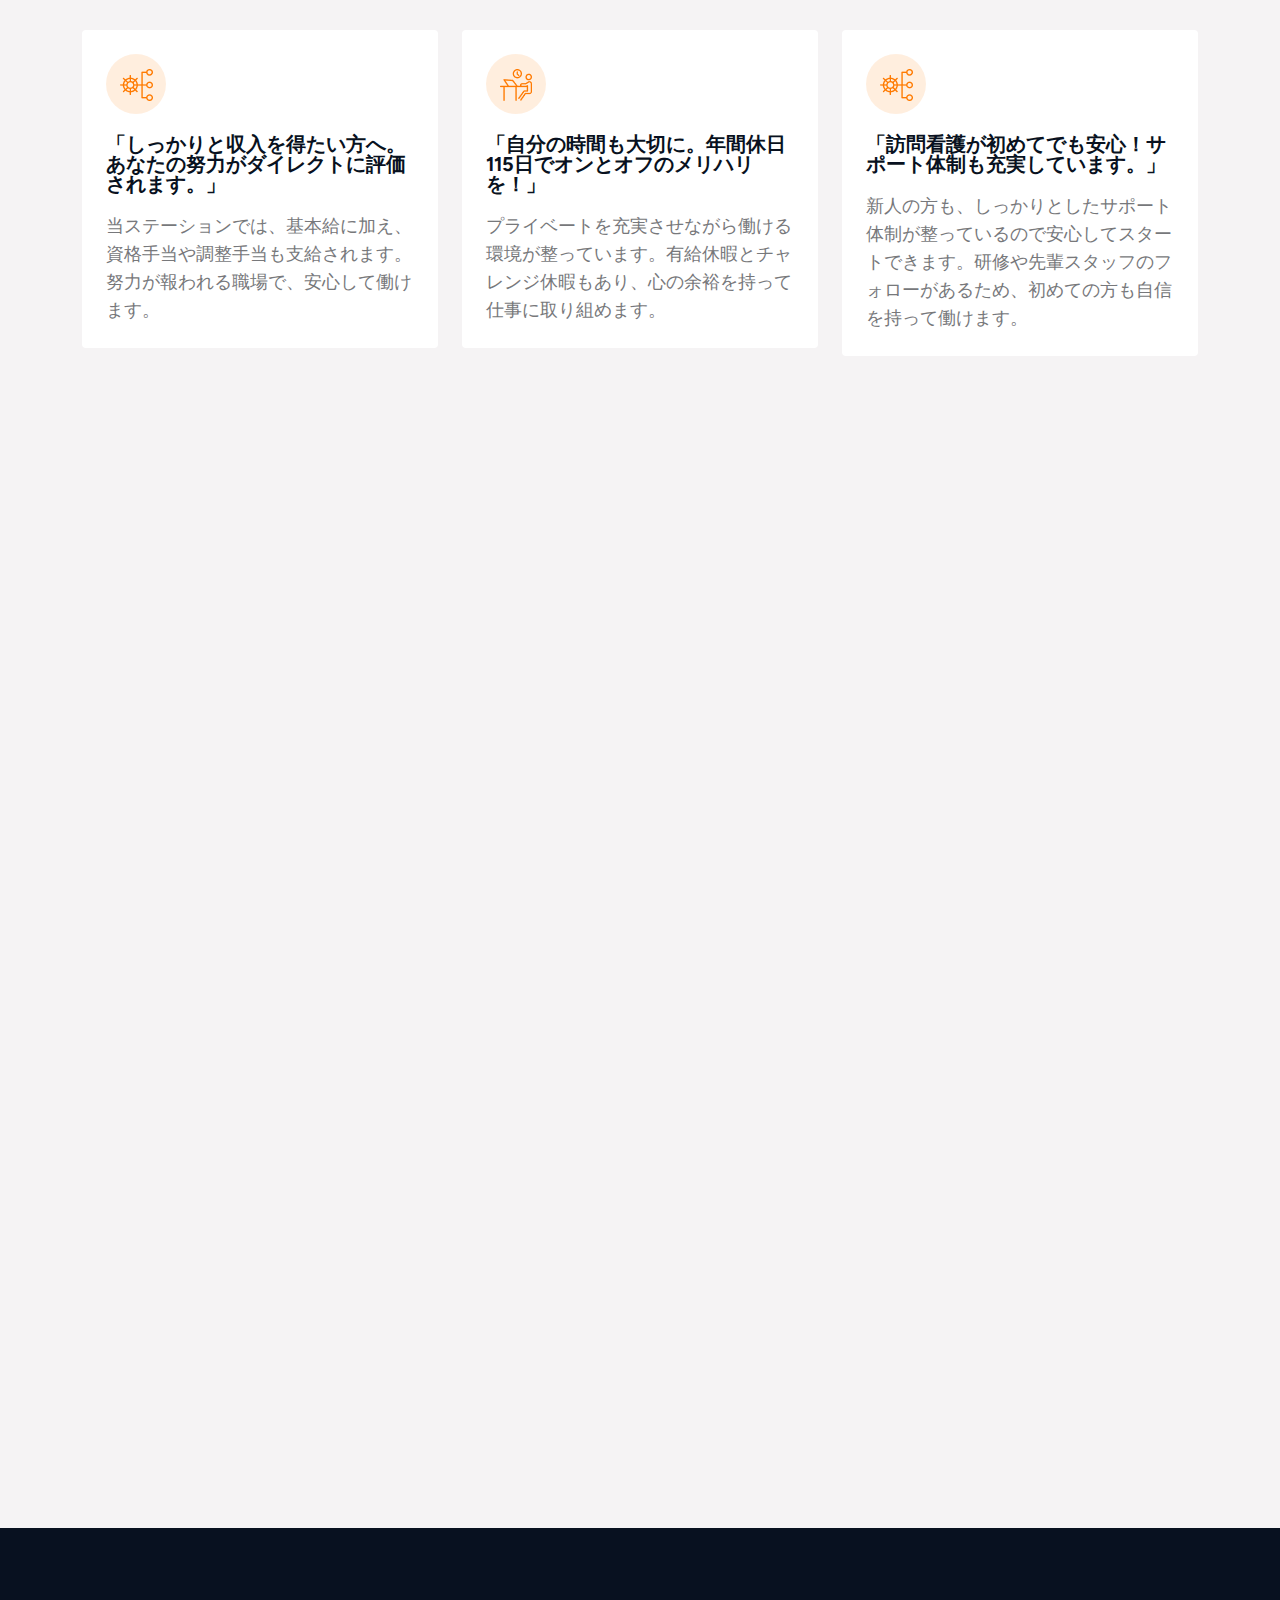
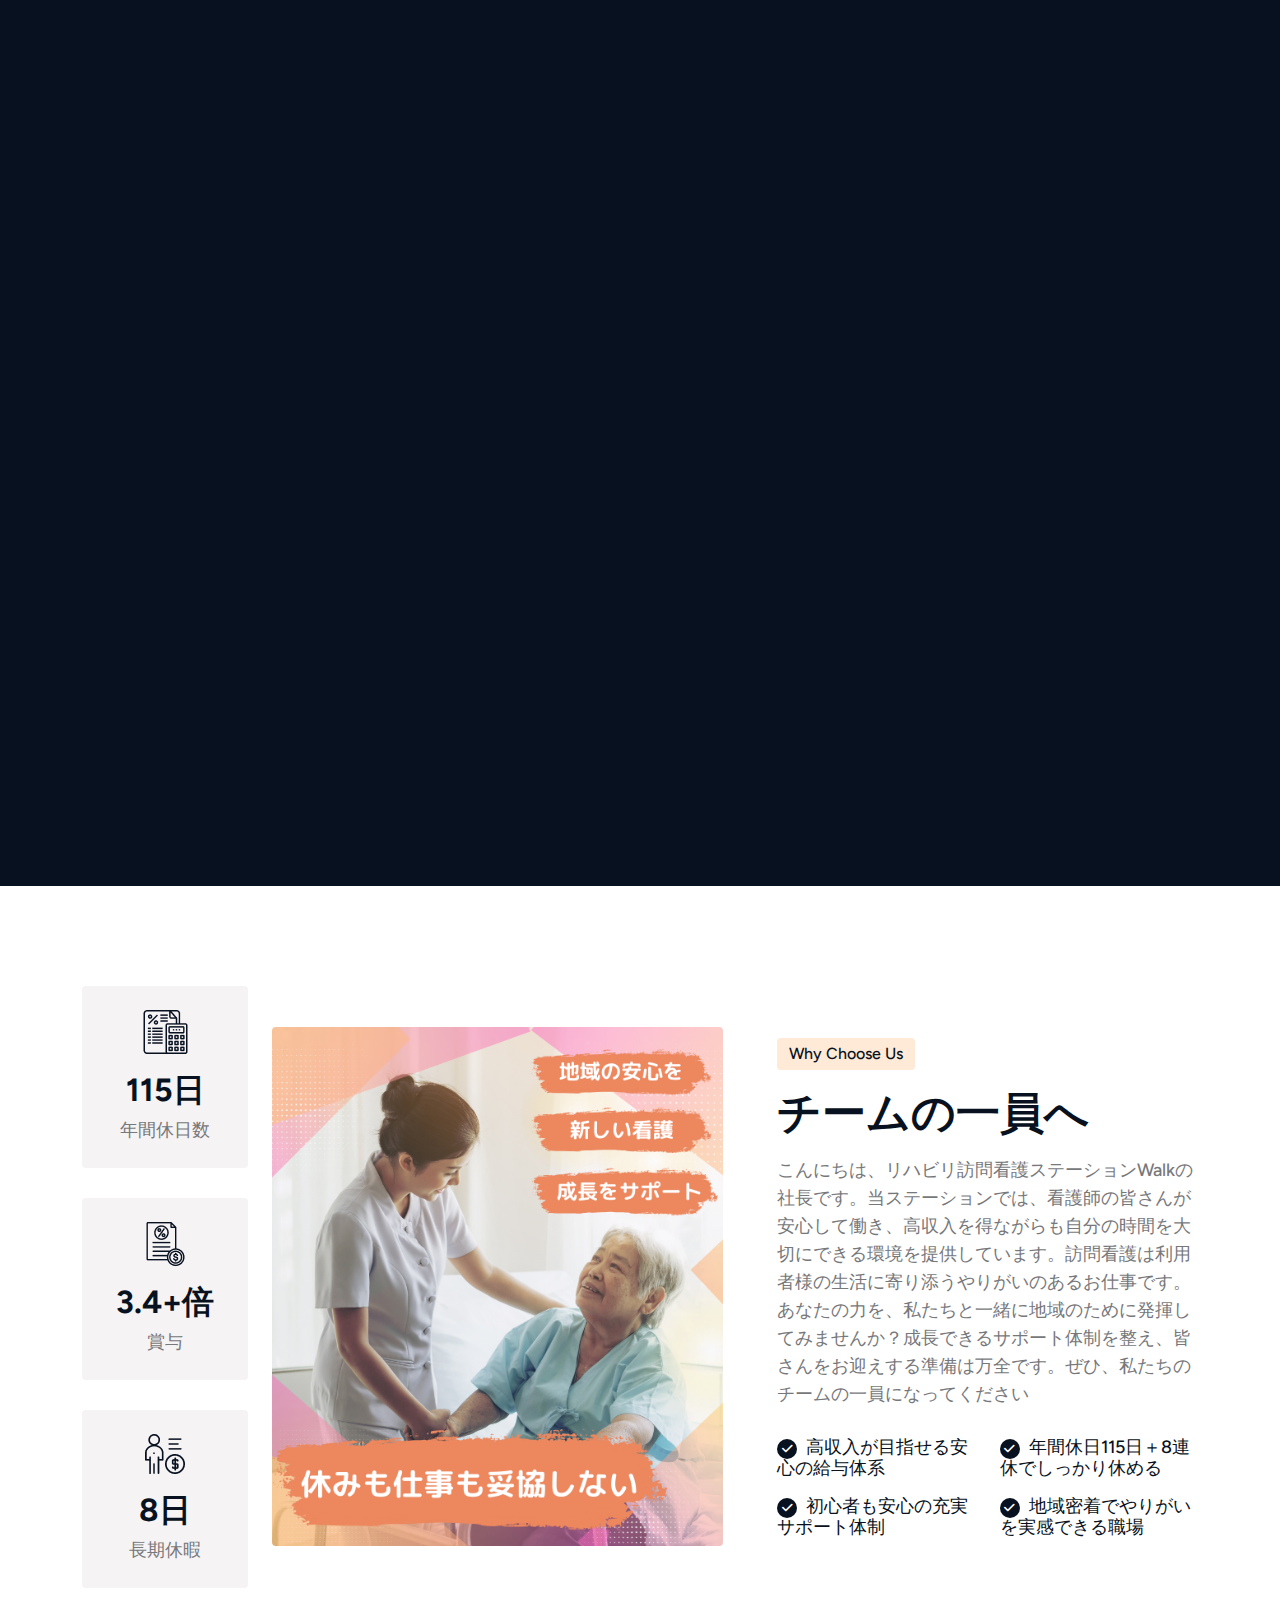
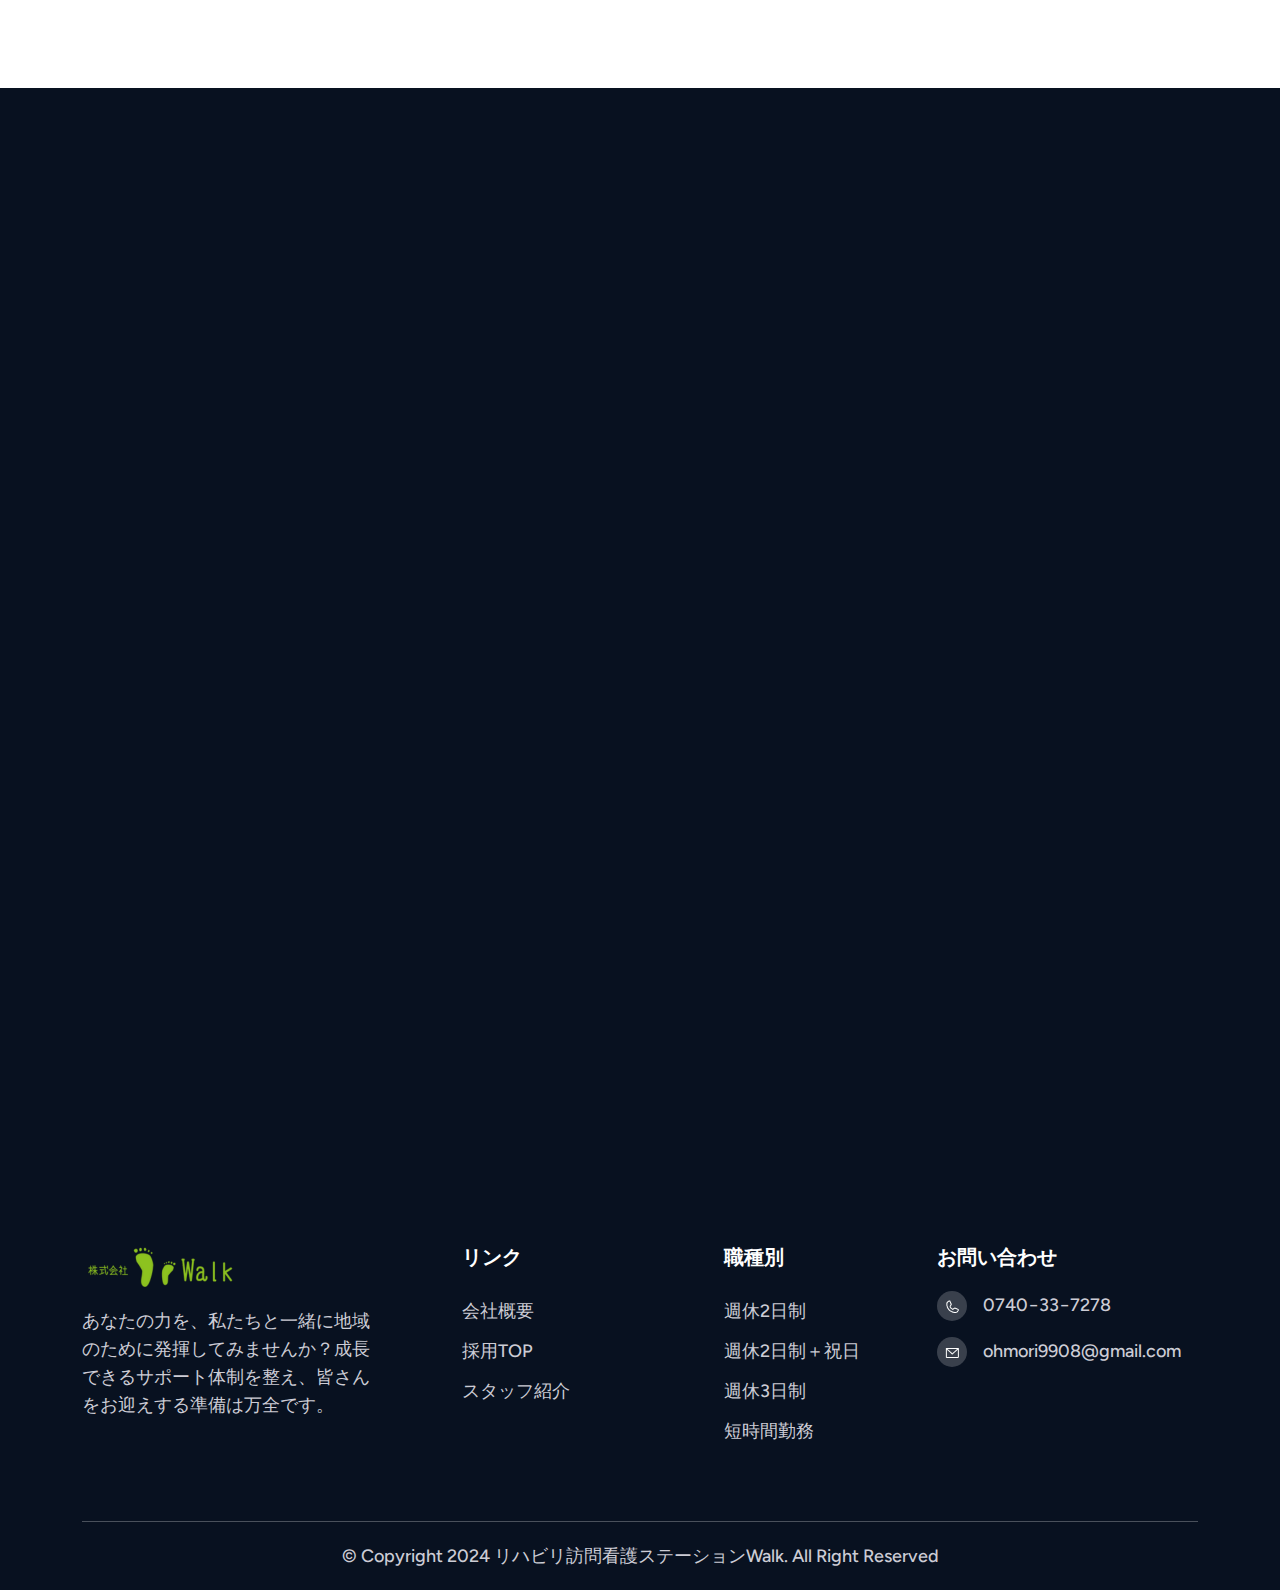
==== commit 7cca51bd: "Add files via upload" ====
--- a/about.html
+++ b/about.html
@@ -86,6 +86,7 @@
                      <li><a href="about.html">週休2日制</a></li>
                      <li><a href="about1.html">週休2日制＋祝日</a></li>
                      <li><a href="about2.html">週休3日制</a></li>
+                     <li><a href="about3.html">短時間勤務</a></li>     
                      <li><a href="job-details.html">募集要項</a></li>
                  </ul>
                </li>
@@ -143,6 +144,7 @@
                 <li><a href="about.html">週休2日制（年間休日115日）</a></li>
                 <li><a href="about1.html">週休2日制＋祝日（年間休日131日）</a></li>
                 <li><a href="about2.html">週休3日制（年間休日167日）</a></li>
+                <li><a href="about3.html">短時間勤務</a></li>     
                 <li><a href="job-details.html">募集要項</a></li>
               </ul>
             </li>
@@ -173,8 +175,8 @@
                  <img src="assets/img/icons/footer-icon2.png" alt="">
                </div>
                <div class="pera">
-                 <a href="mailto:info@walk-ynwa.com">info@walk-ynwa.com</a>
-               </div>
+                <a href="mailto:ohmori9908@gmail.com">ohmori9908@gmail.com</a>
+              </div>
              </div>
 
              <div class="contact-box">
@@ -632,7 +634,7 @@
                           </div>
                           <div class="heading">
                             <p>メール</p>
-                            <a href="mailto:info@walk-ynwa.com">info@walk-ynwa.com</a>
+                            <a href="mailto:ohmori9908@gmail.com">ohmori9908@gmail.com</a>
                           </div>
                         </div>
                       </div>
@@ -642,59 +644,7 @@
         
                   <div class="col-lg-6">
                     <div class="contact1-form" data-aos="zoom-out" data-aos-duration="900">
-                      <div class="heading1">
-                        <h3>Send us a Message</h3>
-                        <div class="space16"></div>
-                        <p>Feel free to reach out to us with any questions, inquiries, or staffing requirements you may have. Our experienced</p>
-                      </div>
-                      <div class="space10"></div>
-        
-                      <form action="#">
-                        <div class="row">
-                          <div class="col-md-6">
-                            <div class="single-input">
-                              <input type="text" placeholder="First Name">
-                            </div>
-                          </div>
-        
-                          <div class="col-md-6">
-                            <div class="single-input">
-                              <input type="text" placeholder="Last Name">
-                            </div>
-                          </div>
-        
-                          <div class="col-md-6">
-                            <div class="single-input">
-                              <input type="email" placeholder="Email">
-                            </div>
-                          </div>
-        
-                          <div class="col-md-6">
-                            <div class="single-input">
-                              <input type="number" placeholder="Phone">
-                            </div>
-                          </div>
-        
-                          <div class="col-md-12">
-                            <div class="single-input">
-                              <input type="text" placeholder="Subject">
-                            </div>
-                          </div>
-        
-                          <div class="col-md-12">
-                            <div class="single-input">
-                              <textarea rows="4" placeholder="Message"></textarea>
-                            </div>
-                          </div>
-      
-                          <div class="col-md-12">
-                            <div class="button">
-                              <button class="theme-btn1">Submit Now <span><i class="fa-solid fa-arrow-right"></i></span></button>
-                            </div>
-                          </div>
-        
-                        </div>
-                      </form>
+                      <iframe src="https://docs.google.com/forms/d/e/1FAIpQLScAQkJmtwzi7rZyVrO4BcsIMZa5QLGa_UB70v2vwzyUQGZ5TA/viewform?embedded=true" width="100%" height="807" frameborder="0" marginheight="0" marginwidth="0">読み込んでいます…</iframe>
                     </div>
                   </div>
       
@@ -736,9 +686,9 @@
                                   <h3>リンク</h3>
     
                                   <ul class="menu-list">
-                                       <li><a href="#">会社概要</a></li>
-                                       <li><a href="#">採用TOP</a></li>
-                                       <li><a href="#">スタッフ紹介 </a></li>
+                                    <li><a href="https://walk-ynwa.com/">会社概要</a></li>
+                                    <li><a href="index.html">採用TOP</a></li>
+                                    <li><a href="team.html">スタッフ紹介 </a></li>
                                   </ul>
                              </div>
                         </div>
@@ -748,9 +698,10 @@
                                   <h3>職種別</h3>
     
                                   <ul class="menu-list">
-                                       <li><a href="index.html">週休2日制 </a></li>
-                                       <li><a href="about.html">週休2日制＋祝日</a></li>
-                                       <li><a href="service.html">週休3日制</a></li>
+                                       <li><a href="about.html">週休2日制 </a></li>
+                                       <li><a href="about1.html">週休2日制＋祝日</a></li>
+                                       <li><a href="about2.html">週休3日制</a></li>
+                                       <li><a href="about3.html">短時間勤務</a></li>
                                   </ul>
                              </div>
                         </div>
@@ -774,20 +725,10 @@
                                       <img src="assets/img/icons/footer-icon2.png" alt="">
                                     </div>
                                     <div class="pera">
-                                      <a href="mailto:info@walk-ynwa.com">info@walk-ynwa.com</a>
+                                      <a href="mailto:ohmori9908@gmail.com">ohmori9908@gmail.com</a>
                                     </div>
                                   </div>
 
-                                  <div class="contact-box">
-                                    <div class="icon">
-                                      <img src="assets/img/icons/footer-icon3.png" alt="">
-                                    </div>
-                                    <div class="pera">
-                                      <a href="https://www.google.com/maps?ll=35.327271,136.02515&z=17&t=m&hl=ja&gl=JP&mapclient=embed&q=〒520-1212+滋賀県高島市安曇川町西万木１８９%E2%88%92３">
-                                        滋賀県高島市安曇川町西万木189-3 花寿文化教室１F
-                                      </a>
-                                    </div>
-                                  </div>
     
                              </div>
                         </div>
